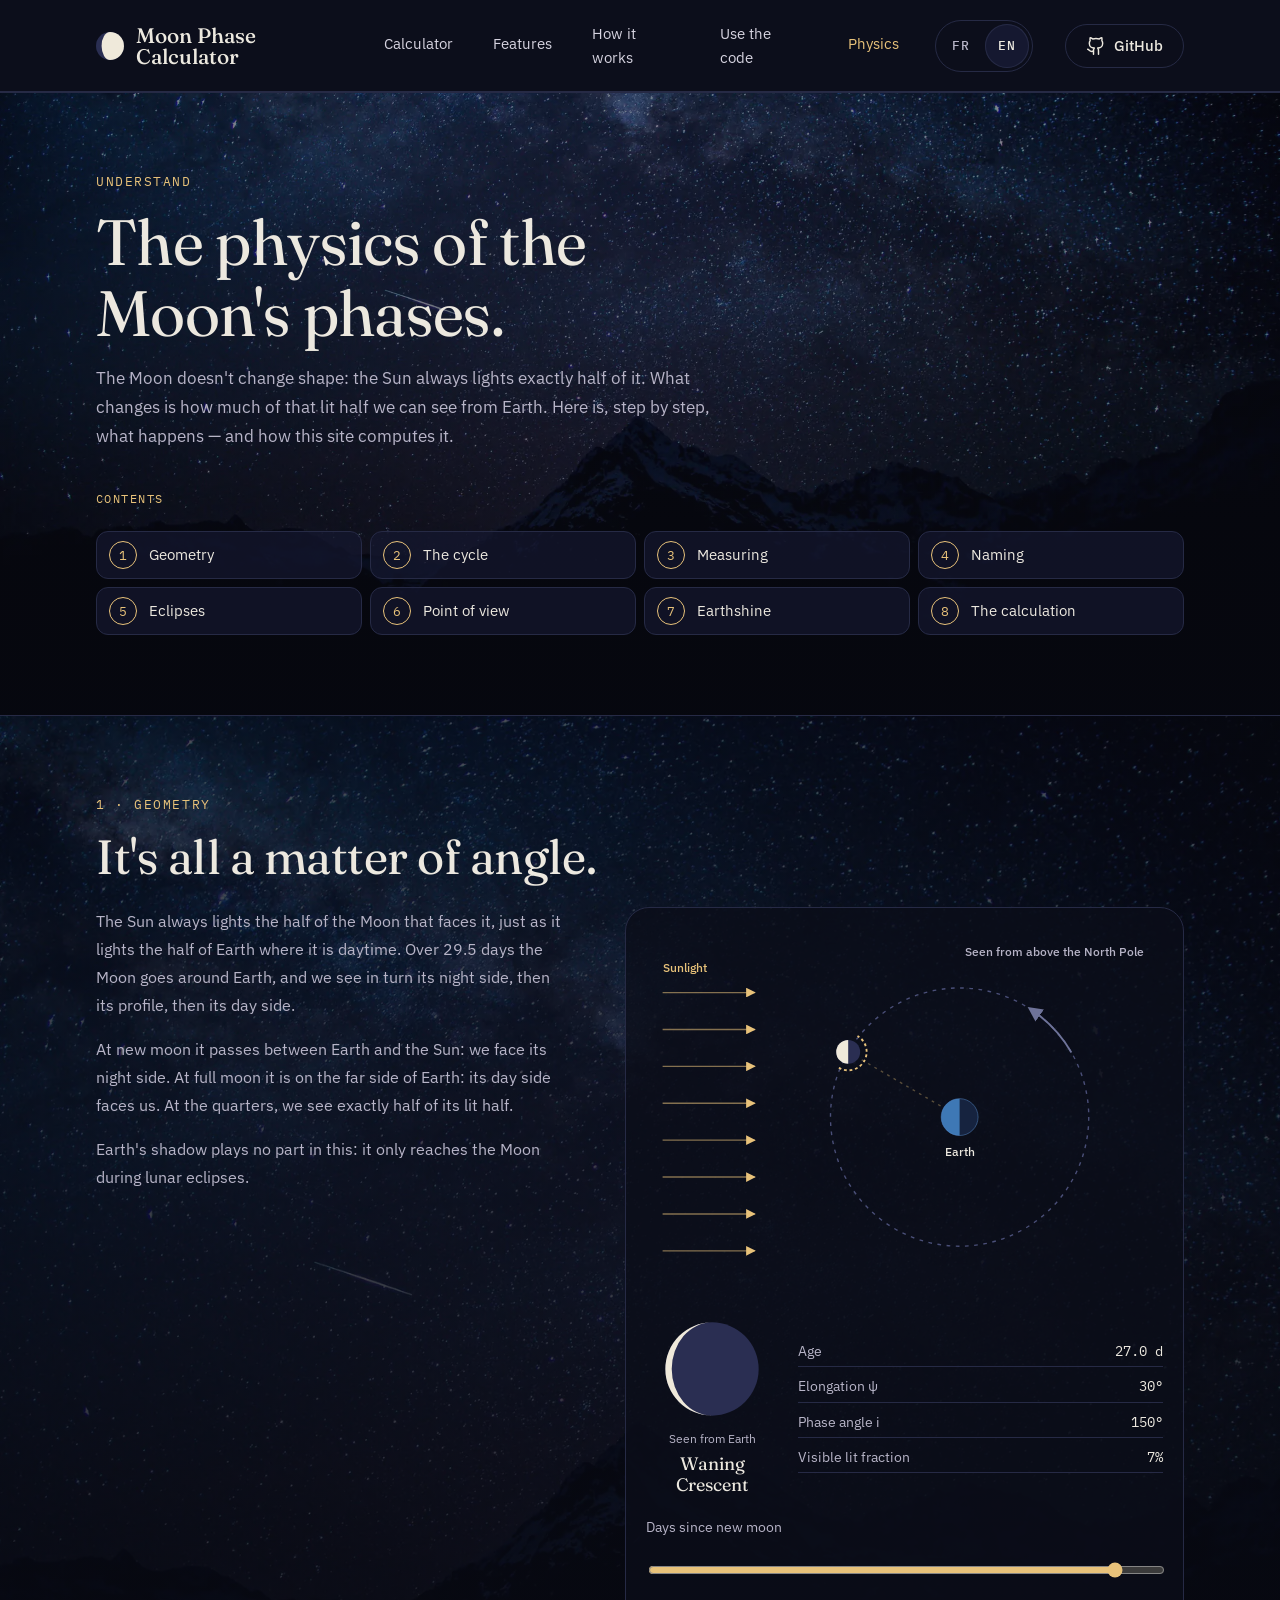
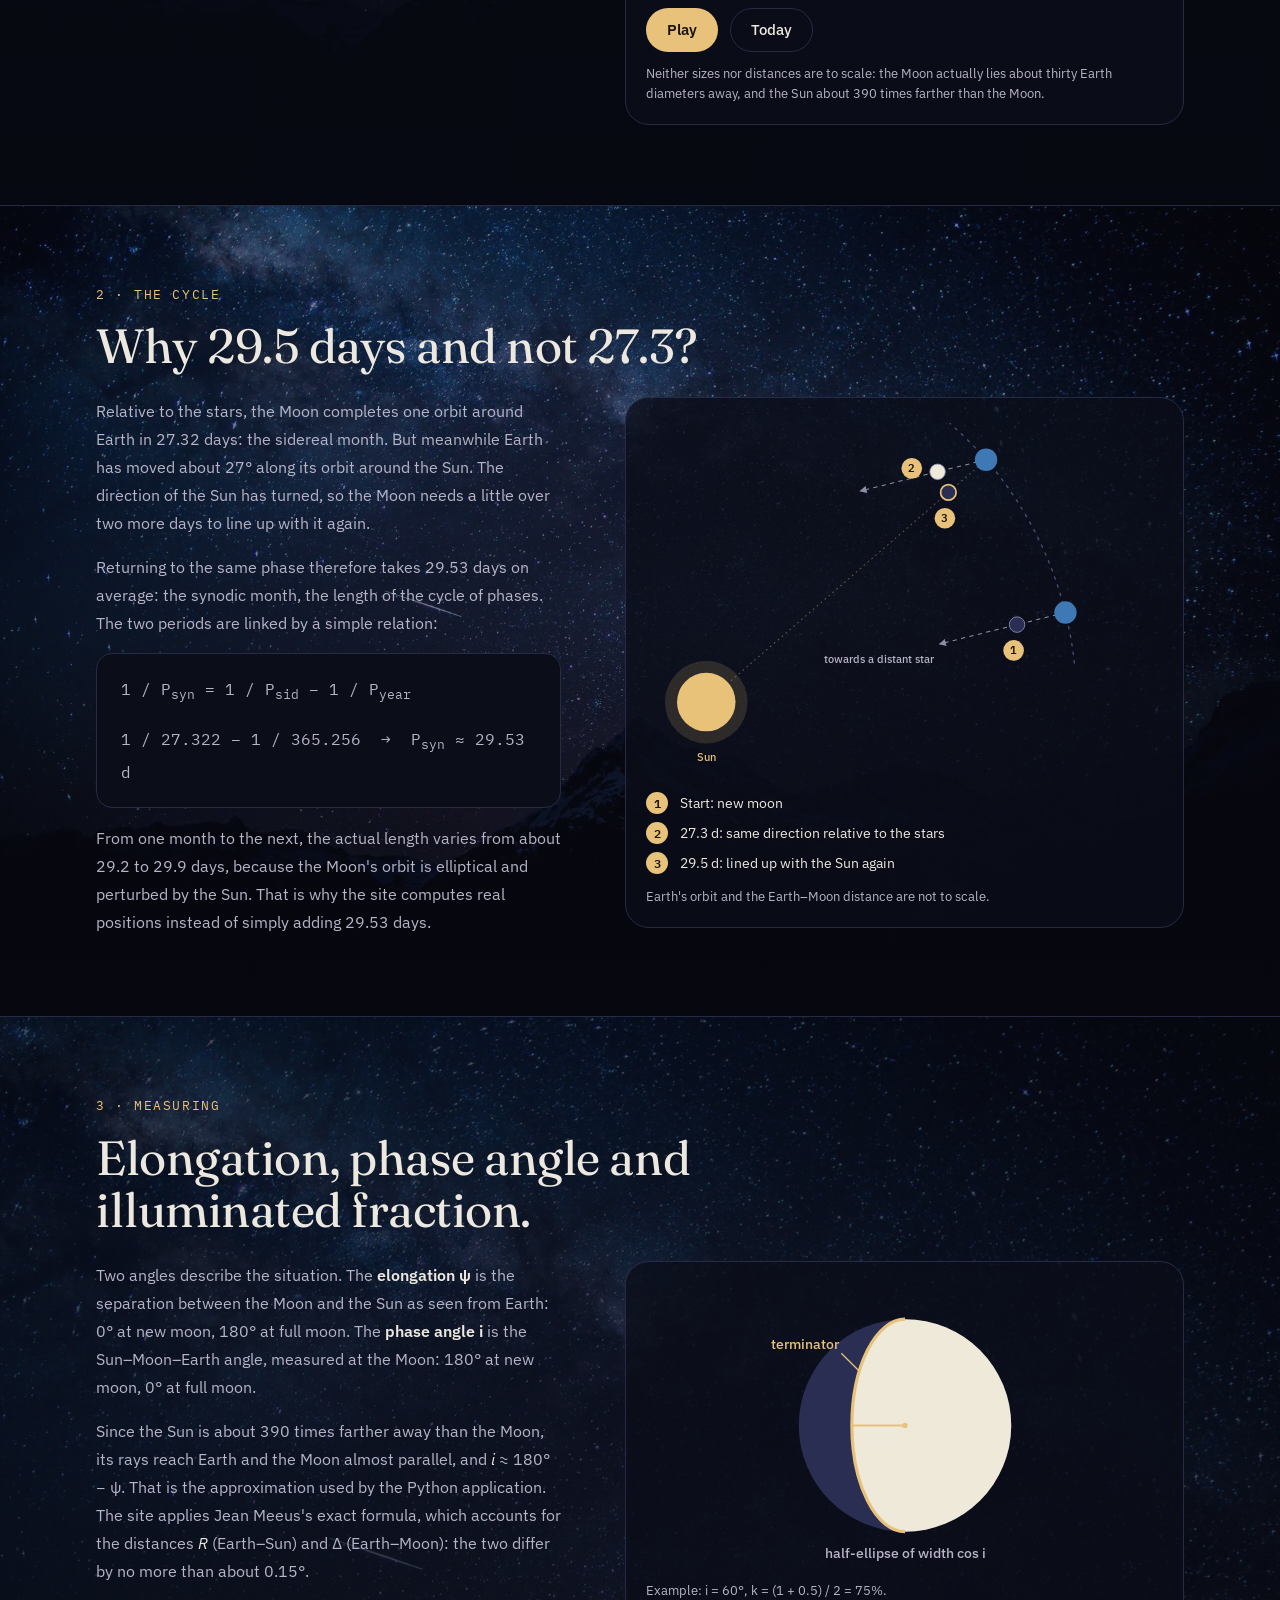
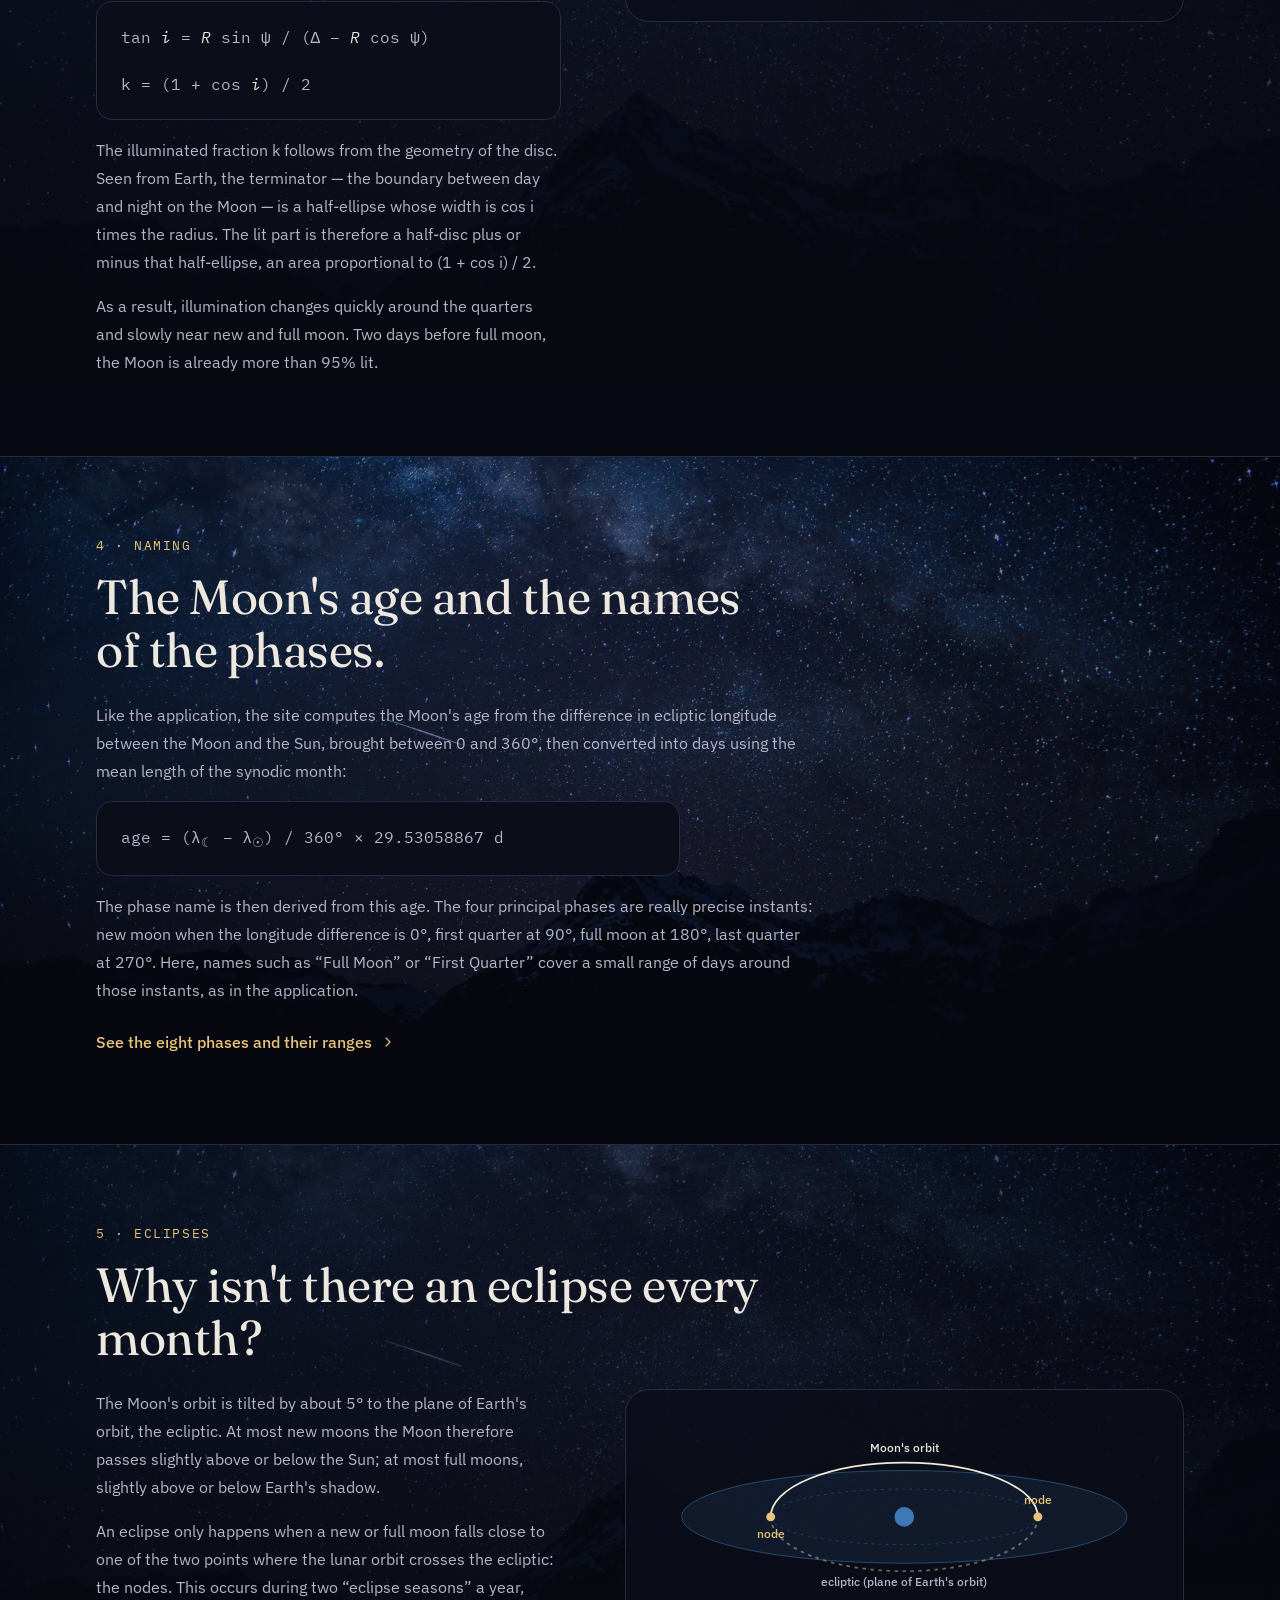
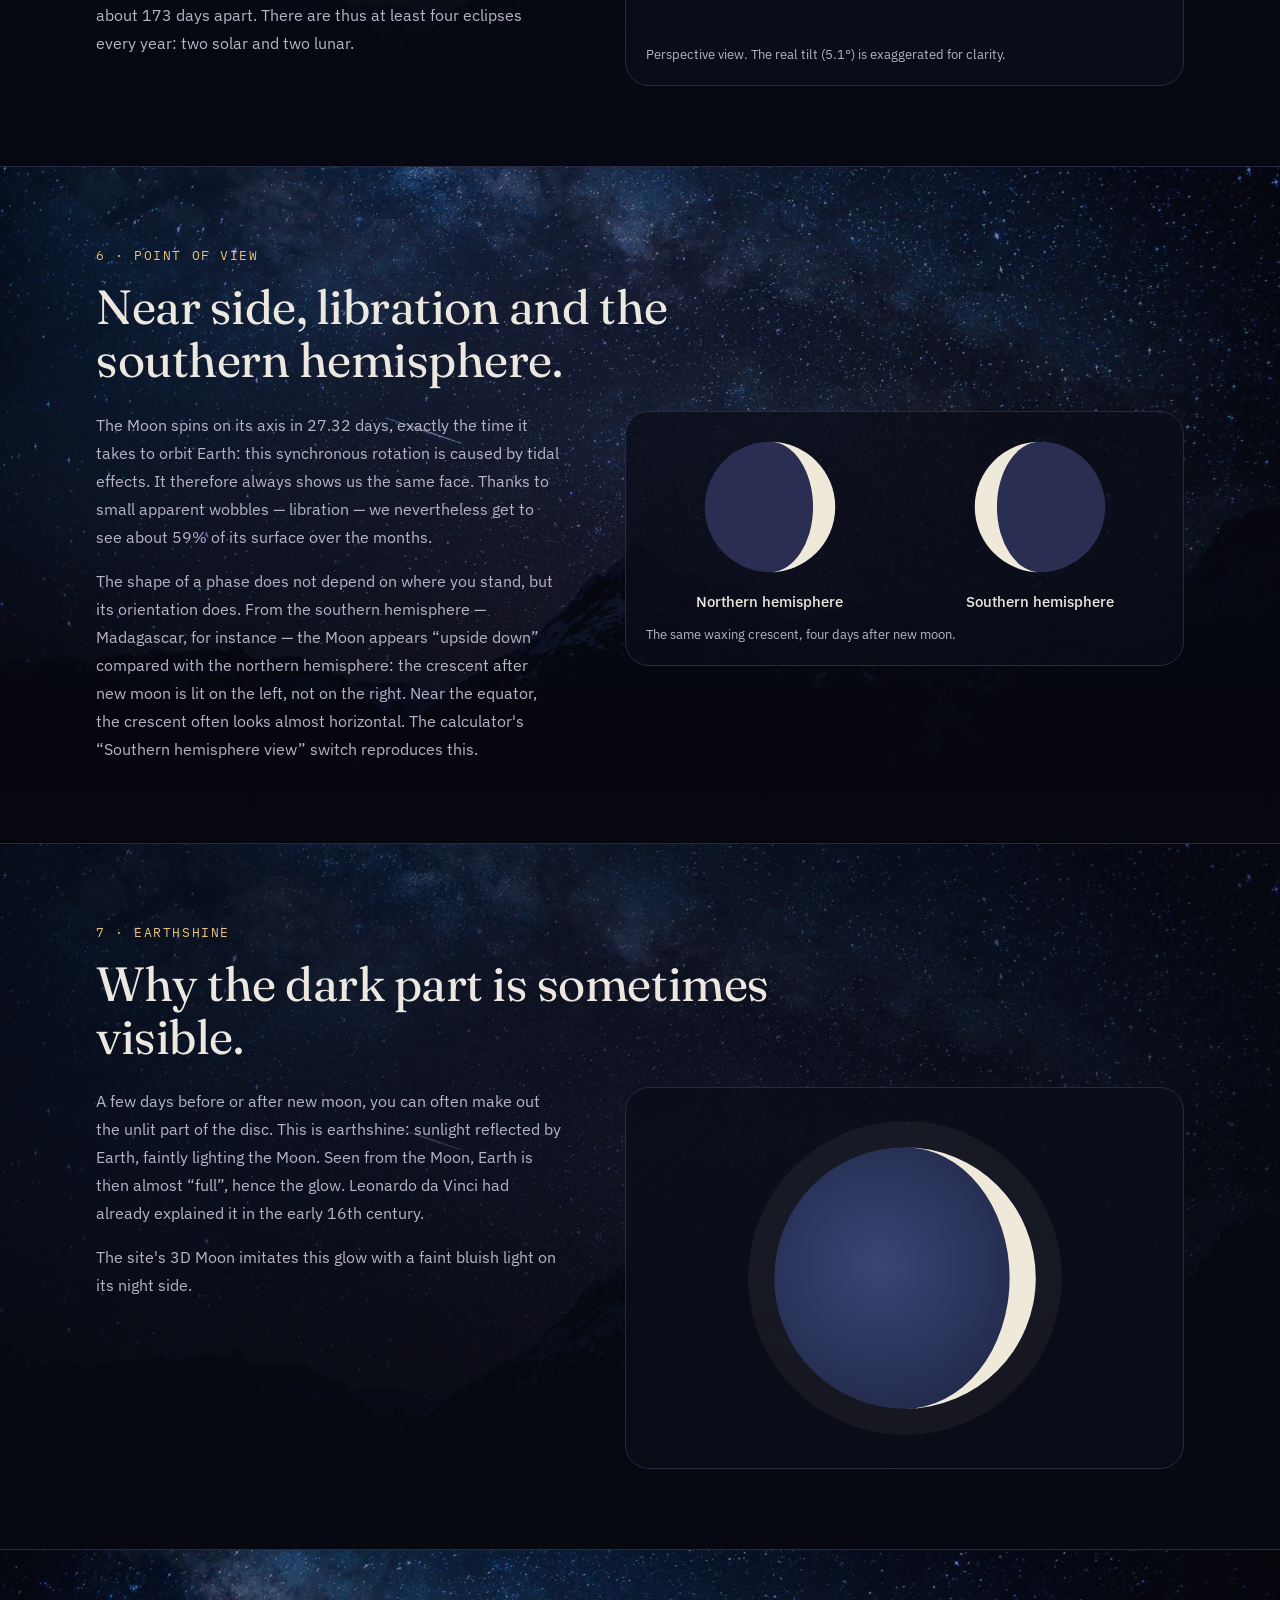
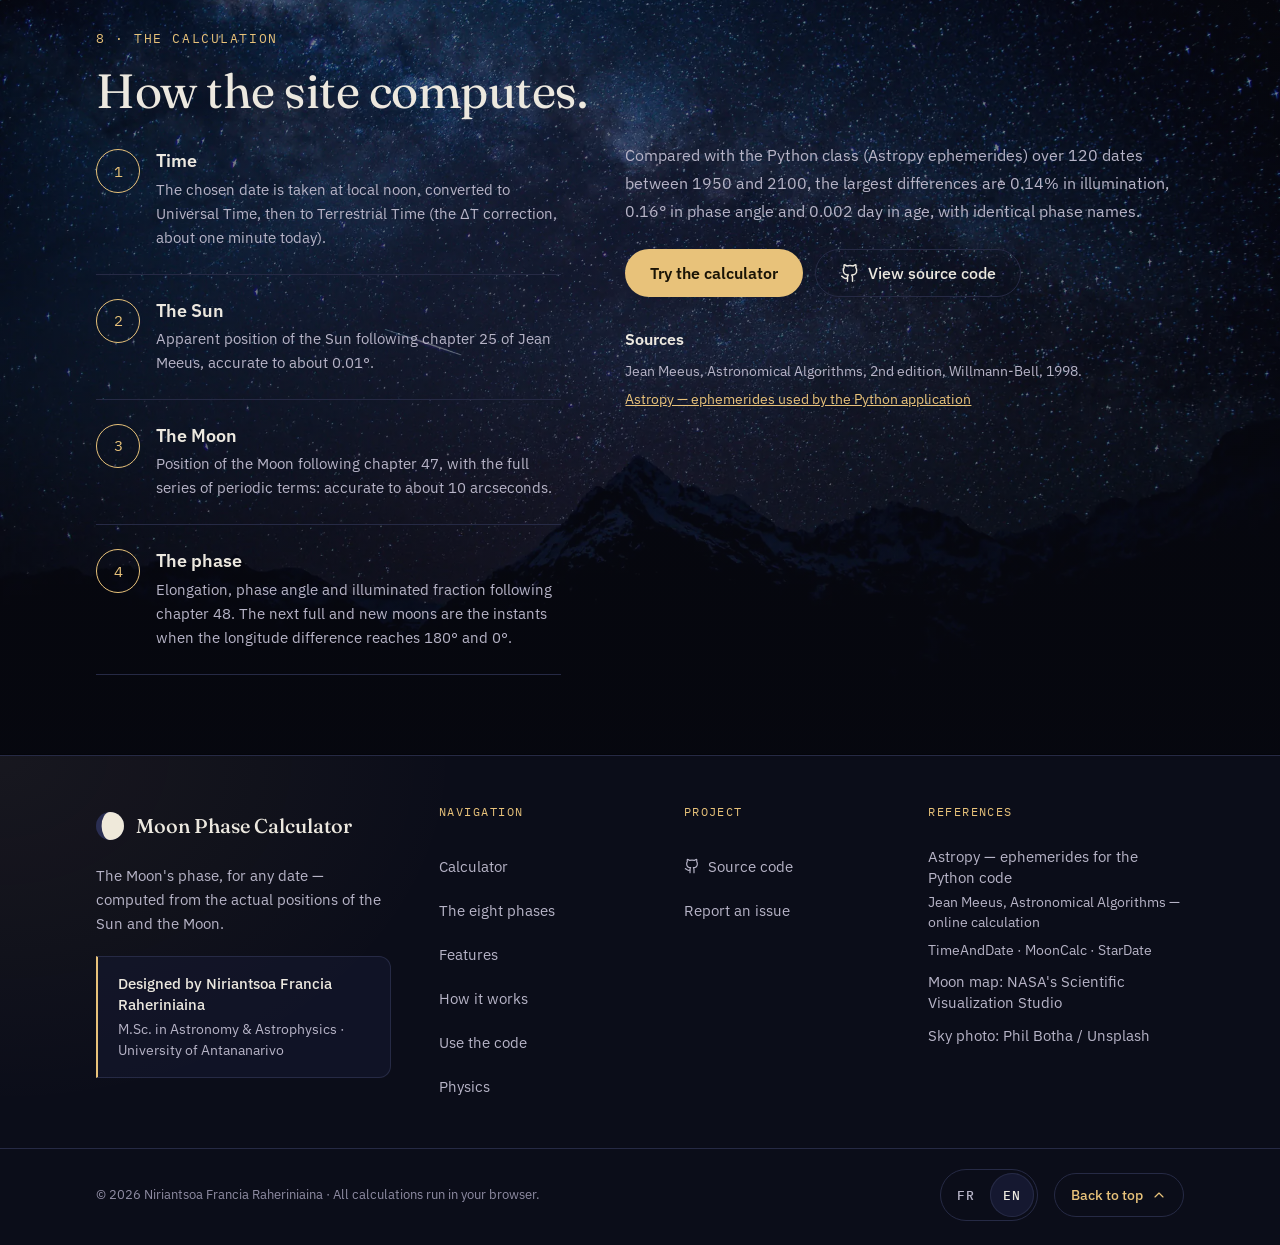
==== site/physique.html @ a5da2055 "Page « La physique des phases de la Lune » Nouvelle page physique.html (FR/EN), reliée depuis le men" ====
<!doctype html>
<html lang="fr" class="article">
<head>
  <meta charset="utf-8">
  <meta name="viewport" content="width=device-width, initial-scale=1">
  <title>La physique des phases de la Lune — Moon Phase Calculator</title>
  <meta name="description" content="Pourquoi la Lune change de forme : géométrie Soleil–Terre–Lune, mois synodique, angle de phase, fraction éclairée, éclipses, hémisphère sud et lumière cendrée.">
  <meta name="theme-color" content="#0D0F1C">
  <meta name="color-scheme" content="dark">
  <link rel="canonical" href="[URL DU SITE]/physique.html">

  <meta property="og:type" content="website">
  <meta property="og:site_name" content="Moon Phase Calculator">
  <meta property="og:title" content="La physique des phases de la Lune — Moon Phase Calculator">
  <meta property="og:description" content="Pourquoi la Lune change de forme : géométrie Soleil–Terre–Lune, mois synodique, angle de phase, fraction éclairée, éclipses, hémisphère sud et lumière cendrée.">
  <meta property="og:url" content="[URL DU SITE]/physique.html">
  <meta property="og:image" content="[URL DU SITE]/assets/og-image.jpg">
  <meta property="og:image:width" content="1200">
  <meta property="og:image:height" content="630">
  <meta property="og:image:alt" content="Moon Phase Calculator : la Lune et le titre du projet">
  <meta property="og:locale" content="fr_FR">
  <meta property="og:locale:alternate" content="en_US">
  <meta name="twitter:card" content="summary_large_image">
  <meta name="twitter:title" content="Moon Phase Calculator">
  <meta name="twitter:description" content="La phase de la Lune, pour n'importe quelle date.">
  <meta name="twitter:image" content="[URL DU SITE]/assets/og-image.jpg">

  <link rel="icon" href="assets/favicon.svg" type="image/svg+xml">
  <link rel="icon" href="assets/icon-192.png" type="image/png" sizes="192x192">
  <link rel="apple-touch-icon" href="assets/apple-touch-icon.png">
  <link rel="manifest" href="manifest.webmanifest">

  <link rel="preconnect" href="https://fonts.googleapis.com">
  <link rel="preconnect" href="https://fonts.gstatic.com" crossorigin>
  <link rel="stylesheet" href="https://fonts.googleapis.com/css2?family=Fraunces:opsz,wght@9..144,400&family=IBM+Plex+Mono:wght@400&family=IBM+Plex+Sans:wght@400;500;600&display=swap">
  <link rel="stylesheet" href="css/styles.css?v=2026-09-26m">
  <script type="module" src="js/physique.js"></script>
  <script>
    /* Une ancienne version du site installait un service worker qui servait du CSS/JS périmé.
       La page HTML arrive toujours à jour : on le retire ici, on vide ses caches et on recharge une fois. */
    if ("serviceWorker" in navigator) {
      navigator.serviceWorker.getRegistrations().then(function (regs) {
        if (!regs.length) return;
        Promise.all(regs.map(function (r) { return r.unregister(); }))
          .then(function () { return window.caches ? caches.keys().then(function (k) { return Promise.all(k.map(function (n) { return caches.delete(n); })); }) : 0; })
          .then(function () { location.reload(); });
      }).catch(function () {});
    }
  </script>

  <script type="application/ld+json">
  {
    "@context": "https://schema.org",
    "@type": "Article",
    "headline": "La physique des phases de la Lune",
    "inLanguage": ["fr", "en"],
    "author": { "@type": "Person", "name": "Niriantsoa Francia Raheriniaina" },
    "about": "Phases de la Lune"
  }
  </script>
</head>
<body>
  <svg class="sprite" aria-hidden="true" focusable="false">
    <symbol id="i-github" viewBox="0 0 24 24"><path d="M15 22v-4a4.8 4.8 0 0 0-1-3.5c3 0 6-2 6-5.5.08-1.25-.27-2.48-1-3.5.28-1.15.28-2.35 0-3.5 0 0-1 0-3 1.5-2.64-.5-5.36-.5-8 0C6 2 5 2 5 2c-.3 1.15-.3 2.35 0 3.5A5.4 5.4 0 0 0 4 9c0 3.5 3 5.5 6 5.5-.39.49-.68 1.05-.85 1.65-.17.6-.22 1.23-.15 1.85v4"/><path d="M9 18c-4.51 2-5-2-7-2"/></symbol>
    <symbol id="i-calendar" viewBox="0 0 24 24"><rect x="3" y="4" width="18" height="18" rx="2"/><path d="M16 2v4M8 2v4M3 10h18"/></symbol>
    <symbol id="i-chart" viewBox="0 0 24 24"><path d="M3 3v18h18"/><path d="m19 9-5 5-4-4-3 3"/></symbol>
    <symbol id="i-moon" viewBox="0 0 24 24"><path d="M12 3a6 6 0 0 0 9 9 9 9 0 1 1-9-9Z"/></symbol>
    <symbol id="i-monitor" viewBox="0 0 24 24"><rect x="2" y="3" width="20" height="14" rx="2"/><path d="M8 21h8M12 17v4"/></symbol>
    <symbol id="i-keyboard" viewBox="0 0 24 24"><rect x="2" y="4" width="20" height="16" rx="2"/><path d="M6 8h.01M10 8h.01M14 8h.01M18 8h.01M8 12h.01M12 12h.01M16 12h.01M7 16h10"/></symbol>
    <symbol id="i-terminal" viewBox="0 0 24 24"><path d="m4 17 6-6-6-6M12 19h8"/></symbol>
    <symbol id="i-external" viewBox="0 0 24 24"><path d="M7 17 17 7M8 7h9v9"/></symbol>
    <symbol id="i-up" viewBox="0 0 24 24"><path d="m18 15-6-6-6 6"/></symbol>
    <symbol id="i-left" viewBox="0 0 24 24"><path d="m15 18-6-6 6-6"/></symbol>
    <symbol id="i-right" viewBox="0 0 24 24"><path d="m9 18 6-6-6-6"/></symbol>
    <symbol id="i-rotate" viewBox="0 0 24 24"><path d="M21 12a9 9 0 1 1-9-9c2.52 0 4.93 1 6.74 2.74L21 8"/><path d="M21 3v5h-5"/></symbol>
    <symbol id="i-menu" viewBox="0 0 24 24"><path d="M4 6h16M4 12h16M4 18h16"/></symbol>
    <symbol id="i-close" viewBox="0 0 24 24"><path d="M18 6 6 18M6 6l12 12"/></symbol>
    <symbol id="i-copy" viewBox="0 0 24 24"><rect x="9" y="9" width="13" height="13" rx="2"/><path d="M5 15H4a2 2 0 0 1-2-2V4a2 2 0 0 1 2-2h9a2 2 0 0 1 2 2v1"/></symbol>
    <symbol id="i-link" viewBox="0 0 24 24"><path d="M10 13a5 5 0 0 0 7.54.54l3-3a5 5 0 0 0-7.07-7.07l-1.72 1.71"/><path d="M14 11a5 5 0 0 0-7.54-.54l-3 3a5 5 0 0 0 7.07 7.07l1.71-1.71"/></symbol>
    <symbol id="i-logo" viewBox="-1 -1 2 2"><circle r="1" fill="#2A2E52"/><path d="M0 -1A1 1 0 0 1 0 1A0.6 1 0 0 1 0 -1Z" fill="#EFE9DA"/></symbol>
  </svg>

  <a class="skip-link" href="#main" data-i18n="skip">Aller au contenu</a>

  <header class="site-header">
    <div class="container header-inner">
      <a class="logo" href="index.html" data-i18n-aria-label="logo.label" aria-label="Moon Phase Calculator, retour en haut">
        <svg class="logo-moon" aria-hidden="true"><use href="#i-logo"/></svg>
        <span>Moon Phase<span class="logo-long"> Calculator</span></span>
      </a>

      <button class="menu-toggle" type="button" aria-expanded="false" aria-controls="menu" data-i18n-aria-label="nav.openMenu" aria-label="Ouvrir le menu">
        <svg class="icon" aria-hidden="true"><use href="#i-menu"/></svg>
      </button>

      <div class="menu" id="menu">
        <nav data-i18n-aria-label="nav.label" aria-label="Navigation principale">
          <ul class="nav-list">
            <li><a href="index.html#calculateur" data-i18n="nav.calculator">Calculateur</a></li>
            <li><a href="index.html#fonctionnalites" data-i18n="nav.features">Fonctionnalités</a></li>
            <li><a href="index.html#comment" data-i18n="nav.how">Comment ça marche</a></li>
            <li><a href="index.html#code" data-i18n="nav.install">Utiliser le code</a></li>
            <li><a href="physique.html" aria-current="page" data-i18n="nav.physics">Physique</a></li>
          </ul>
        </nav>
        <div class="lang-switch" role="group" data-i18n-aria-label="lang.label" aria-label="Langue">
          <button type="button" data-lang="fr" aria-pressed="true" lang="fr"><abbr title="Français">FR</abbr></button>
          <button type="button" data-lang="en" aria-pressed="false" lang="en"><abbr title="English">EN</abbr></button>
        </div>
        <a class="btn btn-outline btn-sm" href="https://github.com/niriantsoa1304/Moon_Phase_Calculator_Francia">
          <svg class="icon" aria-hidden="true"><use href="#i-github"/></svg>GitHub
        </a>
      </div>
    </div>
  </header>


  <main id="main">
    <section class="section page-intro" aria-labelledby="intro-title">
      <div class="container">
        <p class="eyebrow" data-i18n="phy.intro.eyebrow">Comprendre</p>
        <h1 id="intro-title" data-i18n="phy.intro.title">La physique des phases de la Lune.</h1>
        <p class="lede intro-lede" data-i18n="phy.intro.lede">La Lune ne change pas de forme : elle est toujours à moitié éclairée par le Soleil. Ce qui change, c'est la part de cette moitié éclairée que nous voyons depuis la Terre. Voici, étape par étape, ce qui se passe, et comment le site le calcule.</p>
        <nav class="toc" aria-labelledby="toc-title">
          <h2 class="toc-title" id="toc-title" data-i18n="phy.toc.label">Sommaire</h2>
          <ol role="list">
          <li><a href="#geometrie"><span class="toc-num">1</span><span data-i18n="phy.toc.1">Géométrie</span></a></li>
          <li><a href="#cycle"><span class="toc-num">2</span><span data-i18n="phy.toc.2">Le cycle</span></a></li>
          <li><a href="#mesurer"><span class="toc-num">3</span><span data-i18n="phy.toc.3">Mesurer</span></a></li>
          <li><a href="#nommer"><span class="toc-num">4</span><span data-i18n="phy.toc.4">Nommer</span></a></li>
          <li><a href="#eclipses"><span class="toc-num">5</span><span data-i18n="phy.toc.5">Éclipses</span></a></li>
          <li><a href="#point-de-vue"><span class="toc-num">6</span><span data-i18n="phy.toc.6">Point de vue</span></a></li>
          <li><a href="#lumiere-cendree"><span class="toc-num">7</span><span data-i18n="phy.toc.7">Lumière cendrée</span></a></li>
          <li><a href="#calcul"><span class="toc-num">8</span><span data-i18n="phy.toc.8">Le calcul</span></a></li>
          </ol>
        </nav>
      </div>
    </section>

    <section class="section section-alt" id="geometrie" aria-labelledby="geometrie-title">
      <div class="container">
        <p class="eyebrow" data-i18n="phy.s1.eyebrow">1 · Géométrie</p>
        <h2 id="geometrie-title" data-i18n="phy.s1.title">Tout est une question d'angle.</h2>
        <div class="article-grid">
          <div class="prose">
            <p data-i18n="phy.s1.p1">Le Soleil éclaire toujours la moitié de la Lune tournée vers lui, exactement comme il éclaire la moitié de la Terre où il fait jour. En 29,5 jours, la Lune fait le tour de la Terre, et nous voyons successivement sa face nocturne, puis son profil, puis sa face éclairée.</p>
            <p data-i18n="phy.s1.p2">À la nouvelle lune, elle passe entre la Terre et le Soleil : nous voyons son côté nuit. À la pleine lune, elle est de l'autre côté de la Terre : son côté jour est tourné vers nous. Aux quartiers, nous voyons exactement la moitié de sa moitié éclairée.</p>
            <p data-i18n="phy.s1.p3">L'ombre de la Terre n'y est pour rien : elle n'atteint la Lune que lors des éclipses de Lune.</p>
          </div>
          <figure class="figure-card demo" aria-labelledby="demo-label">
            <p class="visually-hidden" id="demo-label" data-i18n="phy.demo.label">Schéma interactif des phases</p>
            <svg class="orbit" viewBox="0 0 560 400" role="img" aria-labelledby="orbit-title">
              <title id="orbit-title" data-i18n="phy.demo.top">Vue de dessus, au-dessus du pôle Nord</title>
              <defs>
                <marker id="ray-head" viewBox="0 0 10 10" refX="9" refY="5" markerWidth="7" markerHeight="7" orient="auto"><path d="M0 0 10 5 0 10z" fill="#E8C27A"/></marker>
                <marker id="orbit-head" viewBox="0 0 10 10" refX="5" refY="5" markerWidth="8" markerHeight="8" orient="auto"><path d="M0 0 10 5 0 10z" fill="#6E7399"/></marker>
              </defs>
              <g class="rays" marker-end="url(#ray-head)"><line x1="18" y1="70" x2="118" y2="70"/><line x1="18" y1="110" x2="118" y2="110"/><line x1="18" y1="150" x2="118" y2="150"/><line x1="18" y1="190" x2="118" y2="190"/><line x1="18" y1="230" x2="118" y2="230"/><line x1="18" y1="270" x2="118" y2="270"/><line x1="18" y1="310" x2="118" y2="310"/><line x1="18" y1="350" x2="118" y2="350"/></g>
              <text class="svg-label svg-gold" x="18" y="48" data-i18n="phy.demo.sun">Lumière du Soleil</text>
              <text class="svg-label svg-muted" x="540" y="30" text-anchor="end" data-i18n="phy.demo.top">Vue de dessus, au-dessus du pôle Nord</text>
              <circle class="orbit-path" cx="340" cy="205" r="140"/>
              <path class="orbit-dir" d="M461.2 135.0 A140 140 0 0 0 420.3 90.3" marker-end="url(#orbit-head)"/>
              <line id="sight" class="sight" x1="340" y1="205" x2="200" y2="205"/>
              <g transform="translate(340 205)">
                <circle r="20" fill="#16233F"/>
                <path d="M0 -20A20 20 0 0 0 0 20Z" fill="#3E78B5"/>
                <circle r="20" fill="none" stroke="#5A8FD0" stroke-opacity=".5"/>
              </g>
              <text class="svg-label" x="340" y="247" text-anchor="middle" data-i18n="phy.demo.earth">Terre</text>
              <g id="orbit-moon" transform="translate(200 205)">
                <circle r="13" fill="#2A2E52"/>
                <path d="M0 -13A13 13 0 0 0 0 13Z" fill="#EFE9DA"/>
                <path id="visible-arc" class="visible-arc" d="M0 -20A20 20 0 0 0 0 20"/>
              </g>
            </svg>
            <div class="demo-panel js-only">
              <div class="demo-view">
                <svg viewBox="-1.2 -1.2 2.4 2.4" role="img" aria-labelledby="view-title">
                  <title id="view-title" data-i18n="phy.demo.view">Vue depuis la Terre</title>
                  <circle r="1" fill="#2A2E52"/><path id="view-lit" d="" fill="#EFE9DA"/>
                </svg>
                <p class="demo-view-label" data-i18n="phy.demo.view">Vue depuis la Terre</p>
                <p class="demo-phase" id="demo-phase">&nbsp;</p>
              </div>
              <dl class="demo-values" aria-live="polite">
                <div><dt data-i18n="phy.demo.age">Âge</dt><dd id="demo-age">—</dd></div>
                <div><dt data-i18n="phy.demo.elong">Élongation ψ</dt><dd id="demo-elong">—</dd></div>
                <div><dt data-i18n="phy.demo.angle">Angle de phase i</dt><dd id="demo-angle">—</dd></div>
                <div><dt data-i18n="phy.demo.ill">Partie éclairée visible</dt><dd id="demo-ill">—</dd></div>
              </dl>
            </div>
            <div class="demo-controls js-only">
              <label for="demo-slider" data-i18n="phy.demo.slider">Jours depuis la nouvelle lune</label>
              <input type="range" id="demo-slider" min="0" max="29.53" step="0.01" value="0">
              <div class="demo-buttons">
                <button class="btn btn-gold btn-sm" type="button" id="demo-play"><span data-i18n="phy.demo.play">Lancer</span></button>
                <button class="btn btn-outline btn-sm" type="button" id="demo-today" data-i18n="phy.demo.today">Aujourd'hui</button>
              </div>
            </div>
            <noscript><p class="demo-note" data-i18n="phy.demo.noscript">Le schéma interactif nécessite JavaScript.</p></noscript>
            <figcaption class="demo-note" data-i18n="phy.demo.note">Ni les tailles ni les distances ne sont à l'échelle : la Lune est en réalité à une trentaine de diamètres terrestres, et le Soleil environ 390 fois plus loin qu'elle.</figcaption>
          </figure>
        </div>
      </div>
    </section>
    <section class="section" id="cycle" aria-labelledby="cycle-title">
      <div class="container">
        <p class="eyebrow" data-i18n="phy.s2.eyebrow">2 · Le cycle</p>
        <h2 id="cycle-title" data-i18n="phy.s2.title">Pourquoi 29,5 jours et pas 27,3 ?</h2>
        <div class="article-grid">
          <div class="prose">
            <p data-i18n="phy.s2.p1">La Lune fait un tour complet autour de la Terre, par rapport aux étoiles, en 27,32 jours : c'est le mois sidéral. Mais pendant ce temps, la Terre a avancé d'environ 27° sur son orbite autour du Soleil. La direction du Soleil a donc tourné, et la Lune doit encore voyager un peu plus de deux jours pour se retrouver alignée avec lui.</p>
            <p data-i18n="phy.s2.p2">Le retour à la même phase prend donc 29,53 jours en moyenne : c'est le mois synodique, la durée du cycle des phases. Les deux durées sont liées par une relation simple :</p>
            <div class="formula">
              <p data-i18n-html="phy.s2.f1Html">1 / P<sub>syn</sub> = 1 / P<sub>sid</sub> − 1 / P<sub>année</sub></p>
              <p class="formula-sub" data-i18n-html="phy.s2.f2Html">1 / 27,322 − 1 / 365,256 &nbsp;→&nbsp; P<sub>syn</sub> ≈ 29,53 j</p>
            </div>
            <p data-i18n="phy.s2.p3">D'un mois à l'autre, la durée réelle varie d'environ 29,2 à 29,9 jours, parce que l'orbite de la Lune est elliptique et perturbée par le Soleil. C'est pourquoi le site calcule les positions réelles au lieu d'ajouter 29,53 jours.</p>
          </div>
          <figure class="figure-card">
            <svg viewBox="0 0 600 420" role="img" aria-labelledby="syn-title">
              <title id="syn-title" data-i18n="phy.s2.fig.caption">L'orbite de la Terre et la distance Terre–Lune ne sont pas à l'échelle.</title>
              <defs><marker id="star-head" viewBox="0 0 10 10" refX="9" refY="5" markerWidth="7" markerHeight="7" orient="auto"><path d="M0 0 10 5 0 10z" fill="#8F8CA3"/></marker></defs>
              <circle cx="70" cy="330" r="34" fill="#E8C27A"/><circle cx="70" cy="330" r="48" fill="#E8C27A" opacity=".15"/>
              <text class="svg-label svg-gold" x="70" y="398" text-anchor="middle" data-i18n="phy.s2.fig.sun">Soleil</text>
              <path class="orbit-path" d="M497.6 285.1 A430 430 0 0 0 352.7 6.0"/>
              <g class="star-dir" marker-end="url(#star-head)">
                <line x1="487.2" y1="226.0" x2="340.9" y2="262.5"/>
                <line x1="395.0" y1="48.5" x2="248.7" y2="84.9"/>
              </g>
              <text class="svg-label svg-muted" x="334.9" y="284.5" text-anchor="end" data-i18n="phy.s2.fig.stars">vers une étoile lointaine</text>
              <line class="sun-line" x1="395.0" y1="48.5" x2="70.0" y2="330.0"/>
              <circle cx="487.2" cy="226.0" r="13" fill="#3E78B5"/>
              <circle cx="395.0" cy="48.5" r="13" fill="#3E78B5"/>
              <circle class="" cx="431.0" cy="240.0" r="9" fill="#2A2E52" stroke="#8A8FB8" stroke-width="1"/>
              <circle class="" cx="338.7" cy="62.5" r="9" fill="#EFE9DA" stroke="#8A8FB8" stroke-width="1"/>
              <circle class="moon-new" cx="351.2" cy="86.4" r="9" fill="#2A2E52" stroke="#8A8FB8" stroke-width="1"/>
              <g class="fig-badge" transform="translate(427.0 270.0)"><circle r="12"/><text y="4.5" text-anchor="middle">1</text></g>
              <g class="fig-badge" transform="translate(308.7 58.5)"><circle r="12"/><text y="4.5" text-anchor="middle">2</text></g>
              <g class="fig-badge" transform="translate(347.2 116.4)"><circle r="12"/><text y="4.5" text-anchor="middle">3</text></g>
            </svg>
            <ol class="fig-legend" role="list">
              <li><span class="fig-num">1</span><span data-i18n="phy.s2.fig.start">Départ : nouvelle lune</span></li>
              <li><span class="fig-num">2</span><span data-i18n="phy.s2.fig.sid">27,3 j : même direction par rapport aux étoiles</span></li>
              <li><span class="fig-num">3</span><span data-i18n="phy.s2.fig.syn">29,5 j : de nouveau alignée avec le Soleil</span></li>
            </ol>
            <figcaption data-i18n="phy.s2.fig.caption">L'orbite de la Terre et la distance Terre–Lune ne sont pas à l'échelle.</figcaption>
          </figure>
        </div>
      </div>
    </section>
    <section class="section section-alt" id="mesurer" aria-labelledby="mesurer-title">
      <div class="container">
        <p class="eyebrow" data-i18n="phy.s3.eyebrow">3 · Mesurer</p>
        <h2 id="mesurer-title" data-i18n="phy.s3.title">Élongation, angle de phase et fraction éclairée.</h2>
        <div class="article-grid">
          <div class="prose">
            <p data-i18n-html="phy.s3.p1Html">Deux angles décrivent la situation. L'<strong>élongation ψ</strong> est l'écart entre la Lune et le Soleil vu depuis la Terre : 0° à la nouvelle lune, 180° à la pleine lune. L'<strong>angle de phase i</strong> est l'angle Soleil–Lune–Terre, mesuré depuis la Lune : 180° à la nouvelle lune, 0° à la pleine lune.</p>
            <p data-i18n-html="phy.s3.p2Html">Comme le Soleil est environ 390 fois plus loin que la Lune, ses rayons arrivent presque parallèles sur la Terre et sur la Lune, et <em>i</em> ≈ 180° − ψ. C'est l'approximation utilisée par l'application Python. Le site applique la formule exacte de Jean Meeus, qui tient compte des distances <em>R</em> (Terre–Soleil) et Δ (Terre–Lune) : l'écart entre les deux ne dépasse pas 0,15° environ.</p>
            <div class="formula">
              <p>tan <em>i</em> = <em>R</em> sin ψ / (Δ − <em>R</em> cos ψ)</p>
              <p>k = (1 + cos <em>i</em>) / 2</p>
            </div>
            <p data-i18n="phy.s3.p3">La fraction éclairée k découle de la géométrie du disque. Vu depuis la Terre, le terminateur, la limite entre le jour et la nuit sur la Lune, est une demi-ellipse dont la largeur vaut cos i fois le rayon. La partie éclairée est donc un demi-disque plus ou moins cette demi-ellipse, soit une aire proportionnelle à (1 + cos i) / 2.</p>
            <p data-i18n="phy.s3.p4">Conséquence : l'illumination change vite autour des quartiers et lentement près de la nouvelle et de la pleine lune. Deux jours avant la pleine lune, la Lune est déjà éclairée à plus de 95 %.</p>
          </div>
          <figure class="figure-card figure-narrow">
            <svg viewBox="-1.6 -1.35 3.2 2.7" role="img" aria-labelledby="term-title">
              <title id="term-title" data-i18n="phy.s3.fig.caption">Exemple : i = 60°, k = (1 + 0,5) / 2 = 75 %.</title>
              <circle r="1" fill="#2A2E52"/>
              <path d="M0 -1A1 1 0 0 1 0 1A0.5 1 0 0 1 0 -1Z" fill="#EFE9DA"/>
              <path class="term-line" d="M0 1A0.5 1 0 0 1 0 -1"/>
              <line class="term-measure" x1="0" y1="0" x2="-0.5" y2="0"/>
              <circle r="0.025" fill="#E8C27A"/>
              <text class="svg-small svg-gold" x="-0.62" y="-0.72" text-anchor="end" data-i18n="phy.s3.fig.term">terminateur</text>
              <line class="term-leader" x1="-0.6" y1="-0.68" x2="-0.42" y2="-0.5"/>
              <text class="svg-small" x="-0.25" y="0.18" text-anchor="middle">cos i</text>
              <text class="svg-small svg-muted" x="0" y="1.25" text-anchor="middle" data-i18n="phy.s3.fig.half">demi-ellipse de largeur cos i</text>
            </svg>
            <figcaption data-i18n="phy.s3.fig.caption">Exemple : i = 60°, k = (1 + 0,5) / 2 = 75 %.</figcaption>
          </figure>
        </div>
      </div>
    </section>
    <section class="section" id="nommer" aria-labelledby="nommer-title">
      <div class="container">
        <p class="eyebrow" data-i18n="phy.s4.eyebrow">4 · Nommer</p>
        <h2 id="nommer-title" data-i18n="phy.s4.title">L'âge de la Lune et le nom des phases.</h2>
        <div class="prose prose-wide">
          <p data-i18n="phy.s4.p1">Le site, comme l'application, calcule l'âge de la Lune à partir de l'écart de longitude écliptique entre la Lune et le Soleil, ramené entre 0 et 360°, puis converti en jours avec la durée moyenne du mois synodique :</p>
          <div class="formula"><p data-i18n-html="phy.s4.fHtml">âge = (λ<sub>☾</sub> − λ<sub>☉</sub>) / 360° × 29,53058867 j</p></div>
          <p data-i18n="phy.s4.p2">Le nom de la phase est ensuite déduit de cet âge. Les quatre phases principales sont en réalité des instants précis : la nouvelle lune quand l'écart de longitude vaut 0°, le premier quartier à 90°, la pleine lune à 180°, le dernier quartier à 270°. Les noms « Pleine Lune » ou « Premier quartier » couvrent ici une petite plage de jours autour de ces instants, comme dans l'application.</p>
          <p><a class="text-link" href="index.html#phases"><span data-i18n="phy.s4.link">Voir les huit phases et leurs plages</span> <svg class="icon" aria-hidden="true"><use href="#i-right"/></svg></a></p>
        </div>
      </div>
    </section>
    <section class="section section-alt" id="eclipses" aria-labelledby="eclipses-title">
      <div class="container">
        <p class="eyebrow" data-i18n="phy.s5.eyebrow">5 · Éclipses</p>
        <h2 id="eclipses-title" data-i18n="phy.s5.title">Pourquoi n'y a-t-il pas d'éclipse chaque mois ?</h2>
        <div class="article-grid">
          <div class="prose">
            <p data-i18n="phy.s5.p1">L'orbite de la Lune est inclinée d'environ 5° sur le plan de l'orbite terrestre, l'écliptique. À la plupart des nouvelles lunes, la Lune passe donc un peu au-dessus ou au-dessous du Soleil ; à la plupart des pleines lunes, un peu au-dessus ou au-dessous de l'ombre de la Terre.</p>
            <p data-i18n="phy.s5.p2">Une éclipse n'a lieu que si la nouvelle ou la pleine lune tombe près d'un des deux points où l'orbite lunaire traverse l'écliptique : les nœuds. Cela se produit pendant deux « saisons d'éclipses » par an, espacées d'environ 173 jours. Il y a ainsi au moins quatre éclipses par an : deux de Soleil et deux de Lune.</p>
          </div>
          <figure class="figure-card">
            <svg viewBox="0 0 580 250" role="img" aria-labelledby="ecl-title">
              <title id="ecl-title" data-i18n="phy.s5.fig.caption">Vue en perspective. L'inclinaison réelle (5,1°) est exagérée pour la lisibilité.</title>
              <ellipse class="ecl-plane" cx="290" cy="120" rx="250" ry="52.0"/>
              <ellipse class="ecl-ref" cx="290" cy="120" rx="150" ry="31.2"/>
              <path class="moon-orbit-back" d="M140 120 A150 61.0 0 0 0 440 120"/>
              <path class="moon-orbit-front" d="M140 120 A150 61.0 0 0 1 440 120"/>
              <circle cx="290" cy="120" r="11" fill="#3E78B5"/>
              <circle class="node" cx="140" cy="120" r="5"/><circle class="node" cx="440" cy="120" r="5"/>
              <text class="svg-label svg-gold" x="140" y="144" text-anchor="middle" data-i18n="phy.s5.fig.node">nœud</text>
              <text class="svg-label svg-gold" x="440" y="106" text-anchor="middle" data-i18n="phy.s5.fig.node">nœud</text>
              <text class="svg-label" x="290" y="47.0" text-anchor="middle" data-i18n="phy.s5.fig.orbit">orbite de la Lune</text>
              <text class="svg-label svg-muted" x="290" y="198.0" text-anchor="middle" data-i18n="phy.s5.fig.ecl">écliptique (plan de l'orbite terrestre)</text>
            </svg>
            <figcaption data-i18n="phy.s5.fig.caption">Vue en perspective. L'inclinaison réelle (5,1°) est exagérée pour la lisibilité.</figcaption>
          </figure>
        </div>
      </div>
    </section>
    <section class="section" id="point-de-vue" aria-labelledby="point-de-vue-title">
      <div class="container">
        <p class="eyebrow" data-i18n="phy.s6.eyebrow">6 · Point de vue</p>
        <h2 id="point-de-vue-title" data-i18n="phy.s6.title">Face visible, libration et hémisphère sud.</h2>
        <div class="article-grid">
          <div class="prose">
            <p data-i18n="phy.s6.p1">La Lune tourne sur elle-même en 27,32 jours, exactement le temps d'un tour autour de la Terre : c'est la rotation synchrone, due aux effets de marée. Elle nous montre donc toujours la même face. Grâce à de petits balancements apparents, la libration, on en voit toutefois environ 59 % au fil des mois.</p>
            <p data-i18n="phy.s6.p2">La forme d'une phase ne dépend pas du lieu d'observation, mais son orientation, si. Depuis l'hémisphère sud, à Madagascar par exemple, on voit la Lune « la tête en bas » par rapport à l'hémisphère nord : le croissant qui suit la nouvelle lune est éclairé à gauche, et non à droite. Près de l'équateur, le croissant paraît souvent presque couché. C'est ce que reproduit l'interrupteur « Vue depuis l'hémisphère sud » du calculateur.</p>
          </div>
          <figure class="figure-card">
            <div class="mini-figures">
              <figure class="mini-figure">
                <svg viewBox="-1.15 -1.15 2.3 2.3" aria-hidden="true"><circle r="1" fill="#2A2E52"/><path d="M0 -1A1 1 0 0 1 0 1A0.66 1 0 0 0 0 -1Z" fill="#EFE9DA"/></svg>
                <figcaption data-i18n="phy.s6.fig.north">Hémisphère nord</figcaption>
              </figure>
              <figure class="mini-figure">
                <svg viewBox="-1.15 -1.15 2.3 2.3" aria-hidden="true"><circle r="1" fill="#2A2E52"/><path d="M0 -1A1 1 0 0 0 0 1A0.66 1 0 0 1 0 -1Z" fill="#EFE9DA"/></svg>
                <figcaption data-i18n="phy.s6.fig.south">Hémisphère sud</figcaption>
              </figure>
            </div>
            <figcaption data-i18n="phy.s6.fig.caption">Le même premier croissant, quatre jours après la nouvelle lune.</figcaption>
          </figure>
        </div>
      </div>
    </section>
    <section class="section section-alt" id="lumiere-cendree" aria-labelledby="lumiere-cendree-title">
      <div class="container">
        <p class="eyebrow" data-i18n="phy.s7.eyebrow">7 · Lumière cendrée</p>
        <h2 id="lumiere-cendree-title" data-i18n="phy.s7.title">Pourquoi la partie sombre est parfois visible.</h2>
        <div class="article-grid">
          <div class="prose">
            <p data-i18n="phy.s7.p1">Quelques jours avant ou après la nouvelle lune, on devine souvent la partie non éclairée du disque. C'est la lumière cendrée : la lumière du Soleil réfléchie par la Terre, qui éclaire faiblement la Lune. Vue depuis la Lune, la Terre est alors presque « pleine », d'où ce reflet. Léonard de Vinci en avait déjà donné l'explication au début du XVIe siècle.</p>
            <p data-i18n="phy.s7.p2">La Lune 3D du site imite ce reflet par une faible lueur bleutée sur sa partie nocturne.</p>
          </div>
          <figure class="figure-card figure-narrow">
            <svg viewBox="-1.3 -1.3 2.6 2.6" aria-hidden="true">
              <defs><radialGradient id="es" cx="40%" cy="45%" r="70%"><stop offset="0" stop-color="#3A4574"/><stop offset="1" stop-color="#1E2546"/></radialGradient></defs>
              <circle r="1.2" fill="#EFE9DA" opacity=".05"/>
              <circle r="1" fill="url(#es)"/>
              <path d="M0 -1A1 1 0 0 1 0 1A0.8 1 0 0 0 0 -1Z" fill="#EFE9DA"/>
            </svg>
          </figure>
        </div>
      </div>
    </section>
    <section class="section" id="calcul" aria-labelledby="calcul-title">
      <div class="container">
        <p class="eyebrow" data-i18n="phy.s8.eyebrow">8 · Le calcul</p>
        <h2 id="calcul-title" data-i18n="phy.s8.title">Comment le site calcule.</h2>
        <div class="article-grid">
          <ol class="steps">
            <li class="step"><span class="step-num" aria-hidden="true">1</span><div><h3 data-i18n="phy.s8.1.title">Le temps</h3><p data-i18n="phy.s8.1.text">La date choisie est prise à midi, heure locale, convertie en temps universel, puis en temps terrestre (correction ΔT, environ une minute aujourd'hui).</p></div></li>
            <li class="step"><span class="step-num" aria-hidden="true">2</span><div><h3 data-i18n="phy.s8.2.title">Le Soleil</h3><p data-i18n="phy.s8.2.text">Position apparente du Soleil selon le chapitre 25 de Jean Meeus, précise à environ 0,01°.</p></div></li>
            <li class="step"><span class="step-num" aria-hidden="true">3</span><div><h3 data-i18n="phy.s8.3.title">La Lune</h3><p data-i18n="phy.s8.3.text">Position de la Lune selon le chapitre 47, avec les séries complètes de termes périodiques : une précision de l'ordre de 10 secondes d'arc.</p></div></li>
            <li class="step"><span class="step-num" aria-hidden="true">4</span><div><h3 data-i18n="phy.s8.4.title">La phase</h3><p data-i18n="phy.s8.4.text">Élongation, angle de phase et fraction éclairée selon le chapitre 48. Les prochaines pleine et nouvelle lune sont les instants où l'écart de longitude vaut 180° et 0°.</p></div></li>
          </ol>
          <div class="prose">
            <p data-i18n="phy.s8.p1">Comparé à la classe Python (éphémérides Astropy) sur 120 dates entre 1950 et 2100, l'écart maximal est de 0,14 % d'illumination, 0,16° d'angle de phase et 0,002 jour d'âge, avec des noms de phase identiques.</p>
            <div class="cta-row">
              <a class="btn btn-gold" href="index.html#calculateur" data-i18n="phy.s8.cta">Essayer le calculateur</a>
              <a class="btn btn-outline" href="https://github.com/niriantsoa1304/Moon_Phase_Calculator_Francia">
                <svg class="icon" aria-hidden="true"><use href="#i-github"/></svg><span data-i18n="cta.source">Voir le code source</span></a>
            </div>
            <h3 class="sources-title" data-i18n="phy.s8.sources">Sources</h3>
            <ul class="sources" role="list">
              <li data-i18n="phy.s8.src1">Jean Meeus, Astronomical Algorithms, 2e édition, Willmann-Bell, 1998.</li>
              <li><a href="https://www.astropy.org/" data-i18n="phy.s8.src2">Astropy — éphémérides utilisées par l'application Python</a></li>
            </ul>
          </div>
        </div>
      </div>
    </section>
  </main>

  <footer class="site-footer">
    <div class="container footer-grid">
      <div class="footer-brand">
        <a class="logo" href="#top" data-i18n-aria-label="logo.label" aria-label="Moon Phase Calculator, retour en haut">
          <svg class="logo-moon" aria-hidden="true"><use href="#i-logo"/></svg>
          <span>Moon Phase Calculator</span>
        </a>
        <p class="footer-tagline" data-i18n="footer.tagline">La phase de la Lune, pour n'importe quelle date — calculée à partir des positions réelles du Soleil et de la Lune.</p>
        <div class="footer-author">
          <p class="footer-name" data-i18n="footer.by">Conçu par Niriantsoa Francia Raheriniaina</p>
          <p class="footer-degree" data-i18n="footer.degree">M.Sc Astronomie &amp; Astrophysique · Université d'Antananarivo</p>
        </div>
      </div>

      <nav class="footer-col nav-col" aria-labelledby="footer-nav-title">
        <h2 class="footer-title" id="footer-nav-title" data-i18n="footer.nav">Navigation</h2>
        <ul role="list">
          <li><a href="index.html#calculateur" data-i18n="nav.calculator">Calculateur</a></li>
          <li><a href="index.html#phases" data-i18n="nav.phases">Les huit phases</a></li>
          <li><a href="index.html#fonctionnalites" data-i18n="nav.features">Fonctionnalités</a></li>
          <li><a href="index.html#comment" data-i18n="nav.how">Comment ça marche</a></li>
          <li><a href="index.html#code" data-i18n="nav.install">Utiliser le code</a></li>
            <li><a href="physique.html" aria-current="page" data-i18n="nav.physics">Physique</a></li>
        </ul>
      </nav>

      <div class="footer-col">
        <h2 class="footer-title" data-i18n="footer.project">Projet</h2>
        <ul role="list">
          <li><a href="https://github.com/niriantsoa1304/Moon_Phase_Calculator_Francia">
            <svg class="icon" aria-hidden="true"><use href="#i-github"/></svg><span data-i18n="footer.source">Code source</span><svg class="icon footer-arrow" aria-hidden="true"><use href="#i-external"/></svg></a></li>
          <li><a href="https://github.com/niriantsoa1304/Moon_Phase_Calculator_Francia/issues">
            <span data-i18n="footer.issues">Signaler un problème</span><svg class="icon footer-arrow" aria-hidden="true"><use href="#i-external"/></svg></a></li>
        </ul>
      </div>

      <div class="footer-col">
        <h2 class="footer-title" data-i18n="footer.refs">Références</h2>
        <ul role="list">
          <li><a href="https://www.astropy.org/">
            <span data-i18n="footer.astropy">Astropy — éphémérides du code Python</span><svg class="icon footer-arrow" aria-hidden="true"><use href="#i-external"/></svg></a></li>
          <li><span class="footer-ref" data-i18n="footer.meeus">Jean Meeus, Astronomical Algorithms — calcul en ligne</span></li>
          <li><span class="footer-ref">TimeAndDate · MoonCalc · StarDate</span></li>
          <li><a href="https://svs.gsfc.nasa.gov/4720/">
            <span data-i18n="footer.moonmap">Carte lunaire : NASA's Scientific Visualization Studio</span><svg class="icon footer-arrow" aria-hidden="true"><use href="#i-external"/></svg></a></li>
          <li><a href="https://unsplash.com/photos/a0TJ3hy-UD8">
            <span data-i18n="footer.photo">Photo du ciel : Phil Botha / Unsplash</span><svg class="icon footer-arrow" aria-hidden="true"><use href="#i-external"/></svg></a></li>
        </ul>
      </div>
    </div>

    <div class="container footer-bottom">
      <p class="footer-copy">© 2026 Niriantsoa Francia Raheriniaina · <span data-i18n="footer.privacy">Tous les calculs sont faits dans votre navigateur.</span></p>
      <div class="footer-actions">
        <div class="lang-switch" role="group" data-i18n-aria-label="lang.label" aria-label="Langue">
          <button type="button" data-lang="fr" aria-pressed="true" lang="fr"><abbr title="Français">FR</abbr></button>
          <button type="button" data-lang="en" aria-pressed="false" lang="en"><abbr title="English">EN</abbr></button>
        </div>
        <a class="footer-top" href="#top">
          <span data-i18n="footer.top">Retour en haut</span>
          <svg class="icon" aria-hidden="true"><use href="#i-up"/></svg>
        </a>
      </div>
    </div>
  </footer>
</body>
</html>
---- site/css/styles.css ----
/* ==========================================================================
   Moon Phase Calculator — styles
   Mobile d'abord · points de rupture : 768 px (tablette), 1200 px (ordinateur)
   ========================================================================== */

:root {
  /* Couleurs */
  --bg: #0D0F1C;
  --bg-alt: #111427;
  --surface: #151830;
  --surface-2: #111427;
  --surface-deep: #0B0D19;
  --card-top: #181C3D;
  --border: #262A45;
  --text: #ECE8DF;
  --text-2: #B7B4C7;
  --accent: #E8C27A;
  --on-accent: #1A1406;
  --moon-lit: #EFE9DA;
  --moon-dark: #262A4F;

  /* Typographie */
  --font-serif: "Fraunces", Georgia, "Times New Roman", serif;
  --font-sans: "IBM Plex Sans", system-ui, -apple-system, "Segoe UI", sans-serif;
  --font-mono: "IBM Plex Mono", ui-monospace, "SFMono-Regular", Menlo, monospace;

  /* Espacements (échelle de 4 px) */
  --s-1: 4px;  --s-2: 8px;  --s-3: 12px; --s-4: 16px; --s-5: 20px; --s-6: 24px;
  --s-8: 32px; --s-10: 40px; --s-12: 48px; --s-16: 64px; --s-20: 80px; --s-24: 96px; --s-30: 120px;

  /* Rayons */
  --r-sm: 8px; --r-md: 12px; --r-lg: 16px; --r-xl: 20px; --r-2xl: 24px; --r-pill: 999px;

  --gutter: var(--s-5);
  --header-h: 72px;
  --footer-h: 976px;
  --focus: 0 0 0 3px var(--bg), 0 0 0 5px var(--accent);
}

/* ---------- Base ---------- */
*, *::before, *::after { box-sizing: border-box; }
html {
  -webkit-text-size-adjust: 100%; scroll-behavior: smooth;
  /* Une section à la fois : chaque section remplit l'écran sous l'en-tête et le défilement s'y cale. */
  scroll-snap-type: y proximity; scroll-padding-top: var(--header-h);
}
@media (prefers-reduced-motion: reduce) {
  html { scroll-behavior: auto; }
  *, *::before, *::after { transition-duration: 0.01ms !important; animation-duration: 0.01ms !important; }
}
body {
  margin: 0;
  background: var(--bg);
  color: var(--text);
  font: 400 16px/1.6 var(--font-sans);
  -webkit-font-smoothing: antialiased;
  text-rendering: optimizeLegibility;
}
h1, h2, h3, p, ul, ol, dl, dd, figure, pre { margin: 0; }
ul, ol { padding: 0; list-style: none; }
img, svg, canvas { display: block; max-width: 100%; }
a { color: inherit; }
button, input { font: inherit; color: inherit; }
button { cursor: pointer; }
abbr[title] { text-decoration: none; }
:focus-visible { outline: none; box-shadow: var(--focus); }

.sprite { position: absolute; width: 0; height: 0; overflow: hidden; }
.icon { width: 20px; height: 20px; flex: none; fill: none; stroke: currentColor; stroke-width: 1.75; stroke-linecap: round; stroke-linejoin: round; }
.visually-hidden {
  position: absolute !important; width: 1px; height: 1px; padding: 0; margin: -1px;
  overflow: hidden; clip: rect(0 0 0 0); white-space: nowrap; border: 0;
}

.container { width: 100%; max-width: calc(1248px + 2 * var(--gutter)); margin-inline: auto; padding-inline: var(--gutter); }

.skip-link {
  position: absolute; left: var(--s-4); top: -100px; z-index: 100;
  padding: var(--s-3) var(--s-5); border-radius: var(--r-pill);
  background: var(--accent); color: var(--on-accent); font-weight: 600; text-decoration: none;
}
.skip-link:focus { top: var(--s-3); }

/* ---------- Typographie ---------- */
h1, h2 { font-family: var(--font-serif); font-weight: 400; letter-spacing: -0.01em; line-height: 1.1; font-optical-sizing: auto; }
h1 { font-size: clamp(2.25rem, 1.2rem + 4.2vw, 4rem); }
h2 { font-size: clamp(1.875rem, 1.3rem + 2.4vw, 3rem); }
h3 { font-size: 1.125rem; font-weight: 600; line-height: 1.35; }
.eyebrow {
  font: 400 0.8125rem/1.4 var(--font-mono); letter-spacing: 0.12em; text-transform: uppercase;
  color: var(--accent); margin-bottom: var(--s-4);
}
.lede, .body-lg { color: var(--text-2); font-size: 1rem; line-height: 1.7; }

/* ---------- Boutons ---------- */
.btn {
  display: inline-flex; align-items: center; justify-content: center; gap: var(--s-2);
  min-height: 48px; padding: var(--s-3) var(--s-6);
  border-radius: var(--r-pill); border: 1px solid transparent;
  font-weight: 600; font-size: 1rem; line-height: 1.2; text-decoration: none; text-align: center;
  transition: background-color .15s, border-color .15s, color .15s, transform .15s;
}
.btn-gold { background: var(--accent); color: var(--on-accent); }
.btn-gold:hover { background: #F0D08F; }
.btn-outline { border-color: var(--border); background: transparent; color: var(--text); font-weight: 500; }
.btn-outline:hover { border-color: #3A3F63; background: rgba(255, 255, 255, 0.03); }
.btn-ghost-gold { border-color: var(--accent); color: var(--accent); background: transparent; font-weight: 500; border-radius: var(--r-md); }
.btn-ghost-gold:hover { background: rgba(232, 194, 122, 0.08); }
.btn-sm { min-height: 44px; padding: var(--s-2) var(--s-5); font-size: 0.9375rem; }

.icon-btn {
  display: inline-grid; place-items: center; width: 48px; height: 48px; flex: none;
  border: 1px solid var(--border); border-radius: var(--r-md); background: var(--surface-deep);
  transition: border-color .15s, background-color .15s;
}
.icon-btn:hover { border-color: #3A3F63; background: #131630; }

.link-btn {
  display: inline-flex; align-items: center; gap: var(--s-2); min-height: 44px; padding: 0;
  border: 0; background: none; color: var(--accent); font-size: 0.875rem; font-weight: 500;
}
.link-btn .icon { width: 16px; height: 16px; }
.link-btn:hover span { text-decoration: underline; text-underline-offset: 3px; }

/* ---------- En-tête ---------- */
.site-header {
  position: sticky; top: 0; z-index: 50;
  background: rgba(13, 15, 28, 0.88);
  -webkit-backdrop-filter: blur(12px); backdrop-filter: blur(12px);
  border-bottom: 1px solid var(--border);
}
.header-inner { display: flex; align-items: center; justify-content: space-between; min-height: calc(var(--header-h) - 1px); gap: var(--s-4); } /* + 1 px de bordure */
.logo {
  display: inline-flex; align-items: center; gap: var(--s-3); min-height: 44px;
  font: 500 1.125rem/1 var(--font-serif); text-decoration: none; font-variation-settings: "opsz" 24;
}
.logo-moon { width: 28px; height: 28px; }
.logo-long { display: none; }

.menu-toggle {
  display: inline-grid; place-items: center; width: 44px; height: 44px;
  border: 1px solid var(--border); border-radius: var(--r-md); background: transparent;
}
.menu {
  position: absolute; left: 0; right: 0; top: 100%;
  display: none; flex-direction: column; gap: var(--s-4);
  padding: var(--s-4) var(--gutter) var(--s-6);
  background: var(--bg); border-bottom: 1px solid var(--border);
  box-shadow: 0 24px 40px rgba(0, 0, 0, 0.4);
}
.menu.is-open { display: flex; }
.nav-list a {
  display: flex; align-items: center; min-height: 48px; padding-inline: var(--s-1);
  font-size: 1.0625rem; text-decoration: none; color: var(--text);
  border-bottom: 1px solid var(--border);
}
.nav-list a:hover { color: var(--accent); }
.nav-list a[aria-current="true"] { color: var(--accent); }

.lang-switch { display: inline-flex; padding: 3px; gap: 2px; border: 1px solid var(--border); border-radius: var(--r-pill); align-self: flex-start; }
.lang-switch button {
  min-width: 44px; min-height: 44px; padding: 0 var(--s-3); border: 0; border-radius: var(--r-pill);
  background: transparent; color: var(--text-2); font: 500 0.8125rem/1 var(--font-mono); letter-spacing: 0.06em;
}
.lang-switch button[aria-pressed="true"] { background: var(--surface); color: var(--text); box-shadow: inset 0 0 0 1px var(--border); }
.lang-switch button:hover { color: var(--text); }
.menu .btn-outline { align-self: flex-start; }

/* ---------- Sections plein écran ---------- */
.hero, .section {
  min-height: calc(100vh - var(--header-h));
  min-height: calc(100svh - var(--header-h));
  display: flex; flex-direction: column; justify-content: center;
  scroll-snap-align: start;
}
/* Le dernier écran réunit « Installer » et le pied de page. */
.section:last-of-type {
  min-height: calc(100vh - var(--header-h) - var(--footer-h));
  min-height: calc(100svh - var(--header-h) - var(--footer-h));
}
.site-footer { min-height: var(--footer-h); }

/* ---------- Fond : ciel étoilé dans chaque section ----------
   Photo Phil Botha (Unsplash) en entier dans chaque section (montagnes en bas),
   sous un voile qui garde le texte lisible. */
:root { --sky: url("../assets/sky-800.webp"); }
.hero, .section {
  --veil: linear-gradient(180deg, rgba(13, 15, 28, 0.06), rgba(13, 15, 28, 0.18));
  /* La photo Unsplash est appliquée indépendamment à chaque écran. */
  background-color: var(--bg);
  background-image: var(--veil), var(--sky);
  background-position: center, center bottom;
  background-size: auto, cover;
  background-repeat: no-repeat;
}
/* Trois niveaux : le hero reste le plus clair ; les sections sont plus sombres que lui,
   et les sections « alt » (phases, comment ça marche) encore plus sombres. */
.section { --veil: linear-gradient(180deg, rgba(10, 12, 24, 0.5), rgba(10, 12, 24, 0.62)); }
.section-alt { --veil: linear-gradient(180deg, rgba(8, 10, 20, 0.72), rgba(8, 10, 20, 0.86)); }

/* ---------- Hero ---------- */
.hero {
  padding-block: var(--s-10) var(--s-16);
  --veil: linear-gradient(180deg, rgba(13, 15, 28, 0.42), rgba(13, 15, 28, 0.52)); /* texte lisible sur le ciel */
}
.hero-grid { display: flex; flex-direction: column; gap: var(--s-8); }
.hero-intro h1 { margin-bottom: var(--s-4); }
.hero-intro .eyebrow { margin-bottom: var(--s-5); }

.calc {
  position: relative;
  display: flex; flex-direction: column; gap: var(--s-5);
  padding: var(--s-5);
  border: 1px solid var(--border); border-radius: var(--r-2xl);
  background: linear-gradient(180deg, var(--card-top), var(--surface) 70%);
}
.calc-bg { display: none; }
.noscript-msg { color: var(--text-2); }

.field-label { display: block; margin-bottom: var(--s-2); font-size: 0.875rem; color: var(--text-2); }
.date-row { display: flex; gap: var(--s-2); align-items: center; }
.date-row #prev-day { order: -1; }
.date-input {
  flex: 1 1 auto; min-width: 0; height: 48px; padding: 0 var(--s-4);
  border: 1px solid var(--border); border-radius: var(--r-md);
  background: var(--surface-deep); color: var(--text);
  font: 400 1rem/1 var(--font-mono); color-scheme: dark; text-align: center;
}
.date-input:hover { border-color: #3A3F63; }
.date-input::-webkit-calendar-picker-indicator { filter: invert(0.85) sepia(0.3); cursor: pointer; }
.today-btn { display: none; height: 48px; min-height: 48px; padding-inline: var(--s-5); }

/* Lune */
.stage {
  display: flex; flex-direction: column; align-items: center; text-align: center;
  margin-inline: calc(-1 * var(--s-5));
  padding-inline: var(--s-5);
  background: radial-gradient(closest-side at 50% 38%, rgba(60, 68, 140, 0.28), transparent);
}
.moon-box { position: relative; width: min(100%, 320px); aspect-ratio: 1; }
.moon-box::before { /* halo sous l'image fixe */
  content: ""; position: absolute; inset: 6%; border-radius: 50%;
  background: radial-gradient(closest-side, rgba(237, 222, 184, 0.16) 70%, transparent);
}
.moon-poster, .moon-shade, .moon-canvas { position: absolute; inset: 0; width: 100%; height: 100%; }
.moon-shade path { fill: rgba(11, 13, 25, 0.9); }
.moon-shade { transition: opacity .6s; }
.moon-canvas { opacity: 0; transition: opacity .6s; }
.moon-box.is-3d .moon-canvas { opacity: 1; }
.moon-box.is-3d .moon-poster, .moon-box.is-3d .moon-shade, .moon-box.is-3d::before { opacity: 0; transition: opacity .6s .2s; }
.moon-box.is-south .moon-poster { transform: rotate(180deg); }
.moon-canvas:focus-visible { box-shadow: none; outline: 2px solid var(--accent); outline-offset: -2px; border-radius: var(--r-2xl); }

.stage figcaption { display: flex; flex-direction: column; align-items: center; gap: var(--s-1); width: 100%; }
.phase-name { font: 400 2rem/1.15 var(--font-serif); margin-top: calc(-1 * var(--s-3)); }
.phase-date { font: 400 0.875rem/1.5 var(--font-mono); color: var(--text-2); }
.phase-cycle { display: none; color: var(--text-2); }
.drag-hint { display: inline-flex; align-items: center; justify-content: center; gap: var(--s-2); margin-top: var(--s-2); font-size: 0.8125rem; color: var(--text-2); text-wrap: balance; }
.drag-hint .icon { width: 16px; height: 16px; }

/* Interrupteur hémisphère sud */
.switch { position: relative; display: inline-flex; align-items: center; gap: var(--s-3); min-height: 44px; font-size: 0.875rem; color: var(--text-2); cursor: pointer; }
.switch input { position: absolute; opacity: 0; width: 44px; height: 26px; margin: 0; cursor: pointer; }
.switch-track {
  position: relative; width: 44px; height: 26px; flex: none; border-radius: var(--r-pill);
  background: var(--surface-deep); border: 1px solid #454a70; transition: background-color .2s, border-color .2s;
}
.switch-track::after {
  content: ""; position: absolute; top: 3px; left: 3px; width: 18px; height: 18px; border-radius: 50%;
  background: var(--text-2); transition: transform .2s, background-color .2s;
}
.switch input:checked + .switch-track { background: rgba(232, 194, 122, 0.2); border-color: var(--accent); }
.switch input:checked + .switch-track::after { transform: translateX(18px); background: var(--accent); }
.switch input:focus-visible + .switch-track { box-shadow: var(--focus); }

/* Résultats */
.stats { border-radius: var(--r-lg); background: var(--surface-deep); padding: var(--s-1) var(--s-5); }
.stat { display: flex; align-items: center; justify-content: space-between; gap: var(--s-4); min-height: 56px; }
.stat + .stat { border-top: 1px solid var(--border); }
.stat dt { color: var(--text-2); font-size: 0.9375rem; }
.stat dd { text-align: right; }
.stat-value { font: 400 1.25rem/1.2 var(--font-mono); font-variant-numeric: tabular-nums; }
.stat-hint, .bar { display: none; }
.bar { height: 6px; margin-top: var(--s-3); border-radius: var(--r-pill); background: #23264A; overflow: hidden; }
.bar-fill { display: block; height: 100%; width: 0; border-radius: inherit; background: var(--accent); transition: width .4s ease; }

.next-phases {
  display: grid; margin-top: var(--s-3); padding: var(--s-1) var(--s-5);
  border-radius: var(--r-lg); background: var(--surface-deep); font-size: 0.875rem;
}
.next-phases div { display: flex; flex-direction: column; gap: 2px; padding-block: var(--s-3); }
.next-phases div + div { border-top: 1px solid var(--border); }
.next-phases dt { display: inline-flex; align-items: center; gap: var(--s-2); color: var(--text-2); }
.next-phases dd { padding-left: 22px; font-family: var(--font-mono); font-size: 0.8125rem; color: var(--text); }
.mini-moon { width: 14px; height: 14px; flex: none; }

.today-big { width: 100%; }
.calc-foot { display: flex; flex-direction: column; align-items: flex-start; gap: var(--s-1); }
.calc-note { font-size: 0.8125rem; line-height: 1.55; color: var(--text-2); }
.toast { font-size: 0.8125rem; color: var(--accent); min-height: 1.2em; }

.hero-cta { display: flex; flex-direction: column; gap: var(--s-3); }

/* ---------- Sections ---------- */
.section { padding-block: var(--s-16); border-top: 1px solid var(--border); }
.section-head { margin-bottom: var(--s-8); }
.section-lede { margin-top: var(--s-3); color: var(--text-2); }

/* Phases */
.phase-grid { display: grid; grid-template-columns: repeat(2, minmax(0, 1fr)); gap: var(--s-3); }
.phase-card {
  display: flex; flex-direction: column; align-items: center; gap: var(--s-2);
  width: 100%; height: 100%; padding: var(--s-5) var(--s-3) var(--s-4);
  border: 1px solid var(--border); border-radius: var(--r-xl);
  background: var(--surface-2); text-align: center;
  transition: border-color .15s, background-color .15s, transform .15s;
}
.phase-card { transition: border-color .2s, background-color .2s, translate .2s ease, box-shadow .2s; }
.phase-card:hover { border-color: rgba(232, 194, 122, 0.55); background: #171B3C; translate: 0 -4px; box-shadow: 0 10px 24px rgba(0, 0, 0, 0.35); }
.phase-card:active { translate: 0 -1px; }
.phase-hint {
  display: flex; align-items: center; justify-content: center; gap: var(--s-2);
  margin-top: var(--s-6); font-size: 0.875rem; color: var(--text-2); text-align: center;
}
.phase-hint .icon { width: 16px; height: 16px; color: var(--accent); }
.phase-card[aria-current="true"] { border-color: var(--accent); background: #1A1E45; }
.phase-moon { width: 64px; height: 64px; margin-bottom: var(--s-2); }
.phase-moon circle { fill: var(--moon-dark); }
.phase-moon path { fill: var(--moon-lit); }
.phase-card-name { font-weight: 500; font-size: 0.9375rem; line-height: 1.3; min-height: 2.6em; display: flex; align-items: center; }
.phase-card-range { font: 400 0.8125rem/1.3 var(--font-mono); color: var(--text-2); }

/* Fonctionnalités */
.feature-grid { display: grid; gap: var(--s-4); }
.feature {
  display: flex; gap: var(--s-4); padding: var(--s-5);
  border: 1px solid var(--border); border-radius: var(--r-xl); background: var(--surface);
}
.feature { transition: border-color .2s, translate .2s ease, box-shadow .2s; }
.feature:hover { border-color: #3A3F63; translate: 0 -3px; box-shadow: 0 12px 28px rgba(0, 0, 0, 0.35); }
.feature:hover .feature-icon { background: #2A2F63; }
.feature-icon { transition: background-color .2s; }
.feature-icon { display: grid; place-items: center; width: 44px; height: 44px; flex: none; border-radius: var(--r-md); background: #212550; color: var(--accent); }
.feature h3 { margin-bottom: var(--s-1); }
.feature p { color: var(--text-2); font-size: 0.9375rem; }

/* Comment ça marche */
.two-col { display: grid; gap: var(--s-10); }
.two-col h2 { margin-bottom: var(--s-5); }
.formula {
  margin-top: var(--s-8); padding: var(--s-5) var(--s-6);
  border: 1px solid var(--border); border-radius: var(--r-lg); background: var(--surface-deep);
  font: 400 0.875rem/1.9 var(--font-mono); overflow-x: auto;
}
.formula-sub { color: var(--text-2); }
.steps { counter-reset: none; }
.step { display: flex; gap: var(--s-4); padding-block: var(--s-5); border-bottom: 1px solid var(--border); }
.step:first-child { padding-top: 0; }
.step-num {
  display: grid; place-items: center; width: 44px; height: 44px; flex: none;
  border: 1px solid var(--accent); border-radius: 50%; color: var(--accent); font: 400 0.9375rem/1 var(--font-mono);
}
.step h3 { margin-bottom: var(--s-1); }
.step p { color: var(--text-2); font-size: 0.9375rem; }

/* Installer */
.shortcuts-title { margin-top: var(--s-8); margin-bottom: var(--s-3); font-size: 1rem; }
.shortcuts { display: flex; flex-wrap: wrap; gap: var(--s-3) var(--s-6); color: var(--text-2); }
.shortcuts li { display: inline-flex; align-items: center; gap: var(--s-2); }
kbd {
  display: inline-grid; place-items: center; min-width: 32px; height: 32px; padding: 0 var(--s-2);
  border: 1px solid #3A3F63; border-radius: var(--r-sm); color: var(--text);
  font: 400 0.9375rem/1 var(--font-mono);
}
.install-side { display: flex; flex-direction: column; gap: var(--s-5); }
.terminal { border: 1px solid var(--border); border-radius: var(--r-xl); background: var(--surface-deep); overflow: hidden; }
.terminal-bar { display: flex; align-items: center; justify-content: space-between; padding: var(--s-1) var(--s-2) var(--s-1) var(--s-5); border-bottom: 1px solid var(--border); }
.dots { display: inline-flex; gap: var(--s-2); }
.dots i { width: 12px; height: 12px; border-radius: 50%; background: #2C3050; }
.copy-btn {
  display: inline-flex; align-items: center; gap: var(--s-2); min-height: 44px; padding: 0 var(--s-3);
  border: 0; border-radius: var(--r-md); background: transparent; color: var(--text-2); font-size: 0.875rem;
}
.copy-btn .icon { width: 16px; height: 16px; }
.copy-btn:hover { color: var(--text); background: rgba(255, 255, 255, 0.04); }
.copy-btn.is-done { color: var(--accent); }
.code {
  padding: var(--s-5); overflow-x: auto;
  font: 400 0.875rem/1.75 var(--font-mono); color: var(--text); white-space: pre-wrap; word-break: break-word;
}
.code .c { color: #8F8CA3; }
.code .p { color: var(--accent); }
.github-cta { width: 100%; }

/* Pied de page */
.site-footer {
  border-top: 1px solid var(--border);
  background:
    radial-gradient(60% 120% at 0% 0%, rgba(232, 194, 122, 0.06), transparent 60%),
    var(--surface-deep);
}
/* Mobile : une seule colonne, listes pleine largeur en lignes séparées. */
.footer-grid { display: grid; gap: var(--s-8); padding-block: var(--s-12) var(--s-8); }
.nav-col { display: none; } /* sur mobile, la navigation est dans le menu */
.footer-brand .logo { font-size: 1.25rem; }
.footer-tagline { margin-top: var(--s-4); max-width: 38ch; color: var(--text-2); font-size: 0.9375rem; line-height: 1.6; }
.footer-author {
  margin-top: var(--s-5); padding: var(--s-4) var(--s-4) var(--s-4) var(--s-5);
  border: 1px solid var(--border); border-left: 2px solid var(--accent); border-radius: 0 var(--r-md) var(--r-md) 0;
  background: rgba(21, 24, 48, 0.6);
}
.footer-name { font-weight: 500; font-size: 0.9375rem; line-height: 1.4; }
.footer-degree { margin-top: var(--s-1); color: var(--text-2); font-size: 0.875rem; line-height: 1.5; }

.footer-title {
  margin-bottom: var(--s-2);
  font: 400 0.75rem/1.4 var(--font-mono); letter-spacing: 0.12em; text-transform: uppercase; color: var(--accent);
}
.footer-col li { border-bottom: 1px solid var(--border); }
.footer-col a, .footer-ref {
  display: flex; align-items: center; gap: var(--s-3); min-height: 52px; padding-block: var(--s-2);
  font-size: 0.9375rem; line-height: 1.4; color: var(--text); text-decoration: none;
}
.footer-col a .icon { width: 18px; height: 18px; color: var(--text-2); }
.footer-col a .footer-arrow { margin-left: auto; width: 16px; height: 16px; }
.footer-col a:hover .footer-arrow, .footer-col a:focus-visible .footer-arrow { color: var(--accent); }
.footer-ref { color: #8F8CA3; font-size: 0.875rem; }

.footer-bottom {
  display: flex; flex-direction: column; gap: var(--s-4);
  padding-block: var(--s-5) calc(var(--s-6) + env(safe-area-inset-bottom, 0px));
  border-top: 1px solid var(--border);
}
.footer-copy { font-size: 0.8125rem; line-height: 1.6; color: #8F8CA3; }
.footer-actions { display: flex; align-items: center; justify-content: space-between; gap: var(--s-4); order: -1; }
.footer-top {
  display: inline-flex; align-items: center; gap: var(--s-2); min-height: 44px; padding: 0 var(--s-4);
  border: 1px solid var(--border); border-radius: var(--r-pill);
  color: var(--accent); text-decoration: none; font-weight: 500; font-size: 0.875rem;
}
.footer-top .icon { width: 16px; height: 16px; }
.footer-top:hover { border-color: var(--accent); }

/* ==========================================================================
   Mobile uniquement (< 768 px) : en-têtes de section et pied de page centrés
   ========================================================================== */
@media (max-width: 767px) {
  .hero-intro, .section-head, .two-col > div:first-child { text-align: center; }
  .hero-intro .lede, .section-lede, .two-col .body-lg { margin-inline: auto; max-width: 36ch; }
  .shortcuts { justify-content: center; }
  .hero-intro :is(.eyebrow, h1), .section-head :is(.eyebrow, h2), .two-col > div:first-child :is(.eyebrow, h2) { text-wrap: balance; }
  .hero-intro .lede, .section-lede, .two-col .body-lg, .footer-tagline { text-wrap: pretty; }
  .formula { text-align: left; }

  .footer-brand { text-align: center; }
  .footer-tagline { margin-inline: auto; }
  .footer-author { border-left: 1px solid var(--border); border-top: 2px solid var(--accent); border-radius: 0 0 var(--r-md) var(--r-md); padding: var(--s-4); }
  .footer-copy { text-align: center; }
}

/* ==========================================================================
   Tablette ≥ 768 px
   ========================================================================== */
@media (min-width: 768px) {
  :root { --gutter: var(--s-8); --header-h: 80px; --footer-h: 690px; --sky: url("../assets/sky-1280.webp"); }
  .logo-long { display: inline; }
  .hero { padding-block: var(--s-16) var(--s-20); }
  .hero-grid { max-width: 680px; margin-inline: auto; }
  .lede, .body-lg { font-size: 1.125rem; }
  .calc { padding: var(--s-6); }
  .stage { margin-inline: calc(-1 * var(--s-6)); }
  .moon-box { width: min(100%, 400px); }
  .hero-cta { flex-direction: row; }
  .section { padding-block: var(--s-24); }
  .phase-grid { grid-template-columns: repeat(4, minmax(0, 1fr)); gap: var(--s-4); }
  .feature-grid { grid-template-columns: repeat(2, minmax(0, 1fr)); gap: var(--s-6); }
  .feature { flex-direction: column; padding: var(--s-8); }
  .next-phases { grid-template-columns: 1fr 1fr; gap: var(--s-3); padding: 0; background: none; }
  .next-phases div, .next-phases div + div { padding: var(--s-3) var(--s-4); border: 0; border-radius: var(--r-lg); background: var(--surface-deep); }
  .footer-grid { grid-template-columns: repeat(3, minmax(0, 1fr)); gap: var(--s-8) var(--s-6); }
  .footer-brand { grid-column: 1 / -1; }
  .nav-col { display: block; }
  .footer-author { display: inline-block; }
  .footer-col li { border: 0; }
  .footer-col a, .footer-ref { display: inline-flex; min-height: 44px; padding-block: 0; gap: var(--s-2); color: var(--text-2); }
  .footer-ref { min-height: 36px; }
  .footer-col a .icon { width: 16px; height: 16px; }
  .footer-col a .footer-arrow { display: none; }
  .footer-col a:hover { color: var(--text); }
  .footer-col a:hover span, .footer-col a:hover:not(:has(span)) { text-decoration: underline; text-underline-offset: 3px; }
  .footer-bottom { flex-direction: row; justify-content: space-between; align-items: center; }
  .footer-actions { order: 0; }
  .github-cta { width: auto; align-self: flex-start; }
  .formula { font-size: 1rem; }
}

/* ==========================================================================
   Ordinateur ≥ 1200 px — mise en page de la maquette 1440
   ========================================================================== */
@media (min-width: 1200px) {
  :root { --gutter: var(--s-24); --header-h: 92px; --footer-h: 476px; }
  .container { max-width: calc(1248px + 2 * var(--gutter)); }

  /* En-tête : navigation visible */
  .menu-toggle { display: none; }
  .menu, .menu.is-open {
    position: static; display: flex; flex-direction: row; align-items: center; gap: var(--s-8);
    padding: 0; background: none; border: 0; box-shadow: none;
  }
  .nav-list { display: flex; gap: var(--s-8); }
  .nav-list a { position: relative; border: 0; min-height: 44px; font-size: 0.9375rem; color: #D6D3E0; }
  /* Section affichée : trait doré sous le lien */
  .nav-list a::after {
    content: ""; position: absolute; left: 0; right: 0; bottom: 6px; height: 2px; border-radius: 2px;
    background: var(--accent); transform: scaleX(0); transition: transform .25s ease;
  }
  .nav-list a[aria-current="true"] { color: var(--text); }
  .nav-list a[aria-current="true"]::after { transform: scaleX(1); }
  .lang-switch { align-self: center; }
  .menu .btn-outline { align-self: center; }
  .logo { font-size: 1.3125rem; }

  html { scroll-snap-type: y mandatory; }

  /* Hero en deux colonnes : le contenu de .calc est placé dans la grille */
  :root { --sky: url("../assets/sky-1920.webp"); }
  .hero {
    padding-block: var(--s-5);
    /* Texte à gauche sur un voile plus sombre, ciel plus visible à droite derrière la Lune. */
    --veil: linear-gradient(90deg, rgba(13, 15, 28, 0.68) 0%, rgba(13, 15, 28, 0.52) 45%, rgba(13, 15, 28, 0.2) 100%);
  }
  .hero-grid {
    display: grid; max-width: calc(1248px + 2 * var(--gutter)); gap: 0 var(--s-12); /* même largeur que .container */
    grid-template-columns: 640px minmax(0, 1fr);
    grid-template-rows: auto auto auto auto auto auto;
    align-items: start;
  }
  .hero-intro { grid-column: 1; grid-row: 1; margin-bottom: var(--s-5); }
  .next-phases { margin-top: 6px; }
  .next-phases div, .next-phases div + div { padding: var(--s-2) var(--s-4); }
  .hero-intro h1 { font-size: clamp(2.75rem, 6.4vh, 4rem); }
  .hero-intro .lede { max-width: 560px; }
  .calc { display: contents; }
  .calc-bg {
    display: block; grid-column: 1; grid-row: 2 / 5; align-self: stretch;
    border: 1px solid var(--border); border-radius: var(--r-2xl);
    background: linear-gradient(180deg, var(--card-top), var(--surface) 80%);
  }
  .calc > noscript { display: block; }
  .calc > noscript, .noscript-msg { grid-column: 1; grid-row: 2; padding: var(--s-6); }
  .calc-controls { grid-column: 1; grid-row: 2; padding: var(--s-6) var(--s-6) 0; position: relative; }
  .calc-results { grid-column: 1; grid-row: 3; padding: var(--s-3) var(--s-6) 0; position: relative; }
  .calc-foot { grid-column: 1; grid-row: 4; padding: var(--s-4) var(--s-6) var(--s-4); position: relative; flex-direction: row; flex-wrap: wrap; align-items: center; column-gap: var(--s-4); }
  .calc-note { flex-basis: 100%; }
  .toast { min-height: 0; }
  .today-big { display: none; }
  .hero-cta { grid-column: 1; grid-row: 5; margin-top: var(--s-5); }

  .date-row #prev-day { order: 0; }
  .date-input { text-align: left; }
  .today-btn { display: inline-flex; }

  .stage {
    grid-column: 2; grid-row: 1 / 6; align-self: center; justify-self: end;
    /* Calée à droite ; le disque occupe 80 % du canvas (halo autour), on décale de 10 %
       pour que le bord du disque s'aligne sur le bord droit de l'en-tête. */
    width: min(100%, 620px, calc(100svh - 280px)); transform: translateX(10%);
    margin: 0; padding: 0; background: none;
  }
  .moon-box { width: 100%; }
  .phase-name { font-size: clamp(2.25rem, 5vh, 3rem); margin-top: calc(-1 * var(--s-8)); }
  .phase-cycle { display: block; font-size: 1rem; }

  .stats { display: grid; grid-template-columns: repeat(3, minmax(0, 1fr)); gap: var(--s-3); padding: 0; background: none; }
  .stat, .stat + .stat {
    display: flex; flex-direction: column; align-items: stretch; justify-content: flex-start; gap: var(--s-2);
    min-height: 0; padding: var(--s-3) var(--s-5); border: 0; border-radius: var(--r-lg); background: var(--surface-deep);
  }
  .stat dt { font-size: 0.875rem; }
  .stat dd { text-align: left; display: flex; flex-direction: column; gap: var(--s-1); }
  .stat-value { font-size: 1.75rem; }
  .stat-hint { display: block; font-size: 0.8125rem; color: var(--text-2); }
  .bar { display: block; }

  .section { padding-block: var(--s-12); }
  .section:last-of-type { padding-block: var(--s-5); }
  .section-head-split { display: flex; justify-content: space-between; align-items: flex-end; gap: var(--s-12); margin-bottom: var(--s-12); }
  .section-head-split .section-lede { max-width: 460px; margin: 0; }
  .h2-narrow { max-width: 640px; }
  .section-head { margin-bottom: var(--s-12); }
  .phase-grid { grid-template-columns: repeat(8, minmax(0, 1fr)); gap: var(--s-4); }
  .feature-grid { grid-template-columns: repeat(3, minmax(0, 1fr)); gap: var(--s-6); }
  .two-col { grid-template-columns: minmax(0, 1fr) minmax(0, 1fr); gap: var(--s-20); align-items: start; }
  .formula { max-width: 584px; font-size: 1rem; }
  .github-cta { display: none; }
  .steps { padding-top: var(--s-2); }
  .step { padding-block: var(--s-6); }
  .footer-grid { grid-template-columns: 1.5fr 1fr 1fr 1.3fr; gap: var(--s-12); padding-block: var(--s-12) var(--s-10); }
  .footer-brand { grid-column: auto; }
}

/* ==========================================================================
   Animations d'entrée — une par section
   Actives seulement si JavaScript est là et que le visiteur n'a pas demandé
   de réduire les animations (classe .motion posée sur <html> par app.js).
   Chaque section reçoit .in-view quand elle arrive à l'écran.
   ========================================================================== */
.motion :is(.hero, .section) { overflow-x: clip; } /* les éléments qui arrivent de côté ne créent pas de défilement horizontal */
@keyframes rise      { from { opacity: 0; transform: translateY(24px); } to { opacity: 1; transform: none; } }
@keyframes fade      { from { opacity: 0; } to { opacity: 1; } }
@keyframes type-in   { from { clip-path: inset(0 100% 0 0); } to { clip-path: inset(0 0 0 0); } }
@keyframes lines-in  { from { clip-path: inset(0 0 100% 0); } to { clip-path: inset(0 0 0 0); } }
@keyframes blink     { 50% { opacity: 0; } }

/* 1. Hero — lever de Lune */
@keyframes unblur    { from { opacity: 0; filter: blur(10px); transform: translateY(16px); } to { opacity: 1; filter: none; transform: none; } }
@keyframes moonrise  { from { opacity: 0; transform: translateY(18%) scale(0.86); } 60% { opacity: 1; } to { opacity: 1; transform: none; } }
.motion .hero :is(.eyebrow, h1, .lede, .calc-bg, .calc-controls, .calc-results, .calc-foot, .today-big, .hero-cta, .moon-box, figcaption) { opacity: 0; }
.motion .hero.in-view .eyebrow  { opacity: 1; animation: type-in 0.9s steps(28) both; }
.motion .hero.in-view h1        { animation: unblur 1s 0.15s cubic-bezier(.2,.7,.2,1) both; }
.motion .hero.in-view .lede     { animation: rise 0.8s 0.35s ease-out both; }
.motion .hero.in-view .calc-bg,
.motion .hero.in-view .calc-controls { animation: rise 0.8s 0.5s ease-out both; }
.motion .hero.in-view .calc-results  { animation: rise 0.8s 0.62s ease-out both; }
.motion .hero.in-view :is(.calc-foot, .today-big) { animation: rise 0.8s 0.74s ease-out both; }
.motion .hero.in-view .hero-cta { animation: rise 0.8s 0.86s ease-out both; }
.motion .hero.in-view .moon-box { animation: moonrise 1.6s 0.2s cubic-bezier(.16,.8,.3,1) both; }
.motion .hero.in-view figcaption { animation: fade 1s 1.1s ease-out both; }

/* 2. Les huit phases — les cartes se retournent l'une après l'autre, comme le cycle */
@keyframes card-flip { from { opacity: 0; transform: perspective(700px) rotateY(-80deg) translateY(12px); } to { opacity: 1; transform: none; } }
@keyframes moon-spin { from { transform: rotate(-180deg) scale(0.5); } to { transform: none; } }
@keyframes spread    { from { opacity: 0; letter-spacing: 0.12em; } to { opacity: 1; letter-spacing: -0.01em; } }
.motion #phases :is(h2, .section-lede, .phase-card) { opacity: 0; }
.motion #phases.in-view h2 { animation: spread 1s cubic-bezier(.2,.7,.2,1) both; }
.motion #phases.in-view .section-lede { animation: fade 0.8s 0.3s both; }
.motion #phases.in-view .phase-card { animation: card-flip 0.7s calc(0.25s + var(--i, 0) * 0.09s) cubic-bezier(.2,.8,.3,1) both; }
.motion #phases.in-view .phase-moon { animation: moon-spin 0.9s calc(0.3s + var(--i, 0) * 0.09s) cubic-bezier(.2,.8,.3,1) both; }

/* 3. Fonctionnalités — constellation : les cartes convergent depuis des points épars */
@keyframes converge  { from { opacity: 0; transform: translate(var(--dx, 0), var(--dy, 0)) rotate(var(--rot, 0)) scale(0.85); } to { opacity: 1; transform: none; } }
@keyframes glow      { 0%, 100% { box-shadow: 0 0 0 0 rgba(232, 194, 122, 0); } 40% { box-shadow: 0 0 22px 4px rgba(232, 194, 122, 0.45); } }
@keyframes wipe-left { from { clip-path: inset(0 100% 0 0); opacity: 0.4; } to { clip-path: inset(0 0 0 0); opacity: 1; } }
.motion #fonctionnalites :is(.eyebrow, h2, .feature) { opacity: 0; }
.motion #fonctionnalites.in-view .eyebrow { opacity: 1; animation: type-in 0.7s steps(16) both; }
.motion #fonctionnalites.in-view h2 { opacity: 1; animation: wipe-left 0.9s 0.15s cubic-bezier(.6,0,.2,1) both; }
.motion #fonctionnalites.in-view .feature { animation: converge 1s calc(0.3s + var(--i, 0) * 0.08s) cubic-bezier(.16,.8,.3,1) both; }
.motion #fonctionnalites.in-view .feature-icon { animation: glow 1.2s calc(1.1s + var(--i, 0) * 0.12s) ease-out both; }

/* 4. Comment ça marche — orbites, traits qui se dessinent, formule écrite ligne par ligne */
@keyframes orbit     { from { opacity: 0; transform: rotate(-200deg) translateX(18px) rotate(200deg) scale(0.4); } to { opacity: 1; transform: none; } }
@keyframes slide-in  { from { opacity: 0; transform: translateX(28px); } to { opacity: 1; transform: none; } }
@keyframes draw      { from { transform: scaleX(0); } to { transform: scaleX(1); } }
@keyframes wipe-up   { from { clip-path: inset(100% 0 0 0); transform: translateY(12px); } to { clip-path: inset(0 0 0 0); transform: none; } }
.motion #comment :is(.eyebrow, h2, .body-lg, .formula p, .step-num, .step > div) { opacity: 0; }
.motion #comment .step { position: relative; border-bottom-color: transparent; }
.motion #comment .step::after {
  content: ""; position: absolute; left: 0; right: 0; bottom: -1px; height: 1px;
  background: var(--border); transform: scaleX(0); transform-origin: left;
}
.motion #comment.in-view .eyebrow { opacity: 1; animation: type-in 0.7s steps(17) both; }
.motion #comment.in-view h2 { opacity: 1; animation: wipe-up 0.9s 0.1s cubic-bezier(.2,.7,.2,1) both; }
.motion #comment.in-view .body-lg { animation: rise 0.8s 0.3s ease-out both; }
.motion #comment.in-view .formula p { opacity: 1; animation: type-in 1.1s calc(0.7s + var(--i, 0) * 1.1s) steps(40) both; }
.motion #comment.in-view .step-num { animation: orbit 0.9s calc(0.2s + var(--i, 0) * 0.18s) cubic-bezier(.2,.8,.3,1) both; }
.motion #comment.in-view .step > div { animation: slide-in 0.7s calc(0.35s + var(--i, 0) * 0.18s) ease-out both; }
.motion #comment.in-view .step::after { animation: draw 0.8s calc(0.45s + var(--i, 0) * 0.18s) ease-out both; }

/* 5. Utiliser le code — le terminal démarre et le code s'écrit */
@keyframes boot      { from { opacity: 0; transform: translateY(16px) scale(0.96); } to { opacity: 1; transform: none; } }
@keyframes dot-on    { 50% { background: var(--accent); } }
@keyframes key-press { 0%, 100% { transform: none; box-shadow: none; } 40% { transform: translateY(2px) scale(0.92); box-shadow: 0 0 0 3px rgba(232, 194, 122, 0.3); border-color: var(--accent); } }
.motion #code :is(.eyebrow, h2, .body-lg, .shortcuts-title, .shortcuts, .terminal, .code code, .github-cta) { opacity: 0; }
.motion #code.in-view .eyebrow { opacity: 1; animation: type-in 0.7s steps(16) both; }
.motion #code.in-view h2 { animation: rise 0.8s 0.1s ease-out both; }
.motion #code.in-view :is(.body-lg, .shortcuts-title, .shortcuts) { animation: fade 0.8s 0.3s both; }
.motion #code.in-view kbd { animation: key-press 0.45s calc(1.2s + var(--i, 0) * 0.35s) ease-in-out both; }
.motion #code.in-view .terminal { animation: boot 0.7s 0.2s cubic-bezier(.2,.8,.3,1) both; }
.motion #code.in-view .dots i { animation: dot-on 0.5s calc(0.6s + var(--i, 0) * 0.15s) ease-in-out both; }
.motion #code .code code { display: block; } /* clip-path sur un élément en ligne ne couvrirait que la 1re ligne */
.motion #code.in-view .code code { opacity: 1; animation: lines-in 1.6s 1s steps(8, end) both; }
.motion #code.in-view .code code::after {
  content: "▋"; margin-left: 2px; color: var(--accent);
  animation: blink 1s 2.6s steps(1) 6 both;
}
.motion #code.in-view .github-cta { animation: rise 0.7s 0.5s ease-out both; }

/* 6. Pied de page — colonnes en cascade */
.motion .site-footer :is(.footer-brand, .footer-col, .footer-bottom) { opacity: 0; }
.motion .site-footer.in-view :is(.footer-brand, .footer-col, .footer-bottom) { animation: rise 0.8s calc(var(--i, 0) * 0.12s) ease-out both; }

/* ==========================================================================
   Page « Physique » (physique.html, <html class="article">)
   ========================================================================== */
.article { scroll-snap-type: none; }
.article .section, .article .page-intro { min-height: 0; display: block; }
.article .section { padding-block: var(--s-16); }
.page-intro { padding-block: var(--s-12) var(--s-16); }
.page-intro h1 { max-width: 16ch; margin-bottom: var(--s-4); }
.intro-lede { max-width: 62ch; font-size: 1.0625rem; }
.nav-list a[aria-current="page"] { color: var(--accent); }

/* Sommaire */
.toc { margin-top: var(--s-10); }
.toc-title { margin-bottom: var(--s-3); font: 400 0.75rem/1.4 var(--font-mono); letter-spacing: 0.12em; text-transform: uppercase; color: var(--accent); }
.toc ol { display: grid; grid-template-columns: repeat(2, minmax(0, 1fr)); gap: var(--s-2); }
.toc a {
  display: flex; align-items: center; gap: var(--s-3); min-height: 48px; padding: var(--s-2) var(--s-3);
  border: 1px solid var(--border); border-radius: var(--r-md); background: rgba(21, 24, 48, 0.7);
  color: var(--text); text-decoration: none; font-size: 0.9375rem;
  transition: border-color .2s, translate .2s;
}
.toc a:hover { border-color: rgba(232, 194, 122, 0.55); translate: 0 -2px; }
.toc-num {
  display: grid; place-items: center; width: 28px; height: 28px; flex: none; border-radius: 50%;
  border: 1px solid var(--accent); color: var(--accent); font: 400 0.8125rem/1 var(--font-mono);
}

/* Texte et schémas */
.article h2 { margin-bottom: var(--s-6); max-width: 22ch; }
.article-grid { display: grid; gap: var(--s-8); align-items: start; }
.prose { max-width: 66ch; color: var(--text-2); font-size: 1rem; line-height: 1.75; }
.prose p + p, .prose .formula + p, .prose p + .formula { margin-top: var(--s-4); }
.prose strong { color: var(--text); font-weight: 600; }
.prose em { font-style: italic; color: var(--text); }
.prose .formula { margin-top: var(--s-4); }
.prose-wide { max-width: 72ch; }
.text-link { display: inline-flex; align-items: center; gap: var(--s-2); min-height: 44px; color: var(--accent); text-decoration: none; font-weight: 500; }
.text-link .icon { width: 16px; height: 16px; }
.text-link:hover span { text-decoration: underline; text-underline-offset: 3px; }

.figure-card {
  margin: 0; padding: var(--s-5);
  border: 1px solid var(--border); border-radius: var(--r-2xl);
  background: rgba(11, 13, 25, 0.78);
}
.figure-card > svg { width: 100%; height: auto; }
.figure-card figcaption, .demo-note { margin-top: var(--s-3); font-size: 0.8125rem; line-height: 1.55; color: var(--text-2); }
.figure-narrow > svg { max-width: 340px; margin-inline: auto; }

/* Textes et tracés des schémas SVG */
.svg-label { font: 500 13px var(--font-sans); fill: var(--text); }
.svg-small { font: 500 0.13px var(--font-sans); fill: var(--text); }
.svg-gold { fill: var(--accent); }
.svg-muted { fill: var(--text-2); }
.rays line { stroke: var(--accent); stroke-width: 1.5; stroke-opacity: 0.55; }
.orbit-path { fill: none; stroke: #4A4F78; stroke-width: 1.5; stroke-dasharray: 4 6; }
.orbit-dir { fill: none; stroke: #6E7399; stroke-width: 2; }
.sight { stroke: var(--accent); stroke-opacity: 0.35; stroke-width: 1.5; stroke-dasharray: 3 5; }
.visible-arc { fill: none; stroke: var(--accent); stroke-width: 2; stroke-dasharray: 3 3; }
.star-dir line { stroke: #8F8CA3; stroke-width: 1.2; stroke-dasharray: 5 5; }
.sun-line { stroke: var(--accent); stroke-opacity: 0.4; stroke-width: 1.2; stroke-dasharray: 2 4; }
.moon-new { stroke: var(--accent); stroke-width: 2; }
.term-line { fill: none; stroke: var(--accent); stroke-width: 0.03; }
.term-measure { stroke: var(--accent); stroke-width: 0.02; }
.term-leader { stroke: var(--accent); stroke-width: 0.012; }
.ecl-plane { fill: rgba(62, 120, 181, 0.12); stroke: #3E78B5; stroke-opacity: 0.6; }
.ecl-ref { fill: none; stroke: #3E78B5; stroke-opacity: 0.45; stroke-dasharray: 3 5; }
.moon-orbit-front { fill: none; stroke: #EFE9DA; stroke-width: 2; }
.moon-orbit-back { fill: none; stroke: #EFE9DA; stroke-opacity: 0.4; stroke-width: 2; stroke-dasharray: 4 5; }
.node { fill: var(--accent); }

/* Schéma interactif */
.demo-panel { display: grid; grid-template-columns: auto 1fr; gap: var(--s-5); align-items: center; margin-top: var(--s-4); }
.demo-view { display: flex; flex-direction: column; align-items: center; gap: var(--s-1); width: 132px; }
.demo-view svg { width: 112px; height: 112px; }
.demo-view-label { font-size: 0.75rem; color: var(--text-2); }
.demo-phase { font: 400 1.125rem/1.2 var(--font-serif); text-align: center; }
.demo-values { display: grid; gap: var(--s-1); }
.demo-values div { display: flex; justify-content: space-between; gap: var(--s-3); padding-block: var(--s-1); border-bottom: 1px solid var(--border); font-size: 0.875rem; }
.demo-values dt { color: var(--text-2); }
.demo-values dd { font-family: var(--font-mono); }
.demo-controls { margin-top: var(--s-5); }
.demo-controls label { display: block; margin-bottom: var(--s-2); font-size: 0.875rem; color: var(--text-2); }
.demo-controls input[type="range"] { width: 100%; height: 44px; accent-color: var(--accent); cursor: pointer; }
.demo-buttons { display: flex; flex-wrap: wrap; gap: var(--s-3); margin-top: var(--s-2); }

.mini-figures { display: grid; grid-template-columns: 1fr 1fr; gap: var(--s-6); }
.mini-figure { margin: 0; text-align: center; }
.mini-figure svg { width: min(100%, 150px); height: auto; margin-inline: auto; }
.mini-figure figcaption { margin-top: var(--s-2); color: var(--text); font-weight: 500; font-size: 0.9375rem; }

.cta-row { display: flex; flex-wrap: wrap; gap: var(--s-3); margin-top: var(--s-6); }
.sources-title { margin-top: var(--s-8); margin-bottom: var(--s-2); font-size: 1rem; color: var(--text); }
.sources { font-size: 0.875rem; color: var(--text-2); }
.sources li + li { margin-top: var(--s-1); }
.sources a { color: var(--accent); }

@media (max-width: 767px) {
  .article .section-head, .article .section > .container > .eyebrow, .article h2 { text-align: left; }
  .demo-panel { grid-template-columns: 1fr; justify-items: center; }
  .demo-values { width: 100%; }
}
@media (min-width: 768px) {
  .toc ol { grid-template-columns: repeat(4, minmax(0, 1fr)); }
  .article .section { padding-block: var(--s-20); }
}
@media (min-width: 1200px) {
  .page-intro { padding-block: var(--s-20) var(--s-16); }
  .article-grid { grid-template-columns: minmax(0, 5fr) minmax(0, 6fr); gap: var(--s-16); }
  .article-grid > .steps { padding-top: var(--s-2); }
}
.fig-badge circle { fill: var(--accent); }
.fig-badge text { font: 600 13px var(--font-mono); fill: var(--on-accent); }
.fig-legend { display: grid; gap: var(--s-2); margin-top: var(--s-3); font-size: 0.875rem; color: var(--text); }
.fig-legend li { display: flex; align-items: flex-start; gap: var(--s-3); }
.fig-num {
  display: grid; place-items: center; width: 22px; height: 22px; flex: none; border-radius: 50%;
  background: var(--accent); color: var(--on-accent); font: 600 0.75rem/1 var(--font-mono);
}
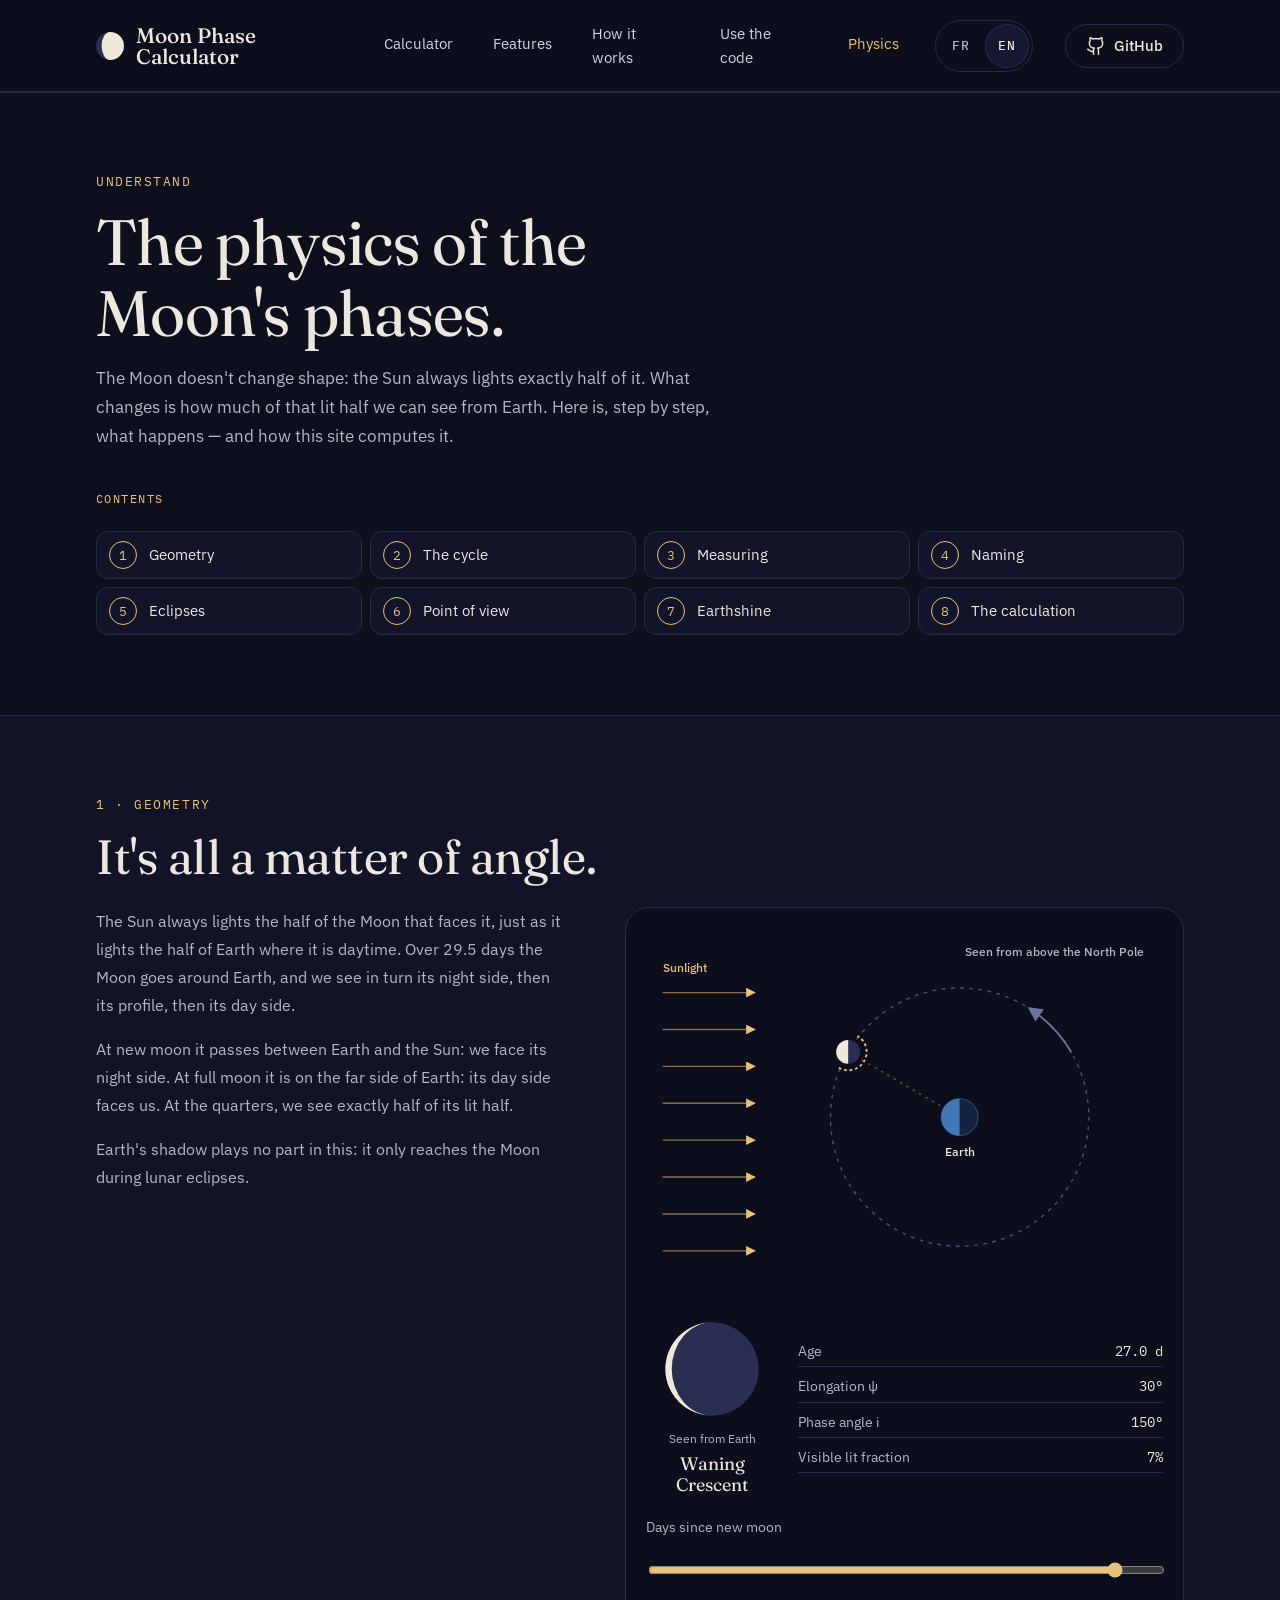
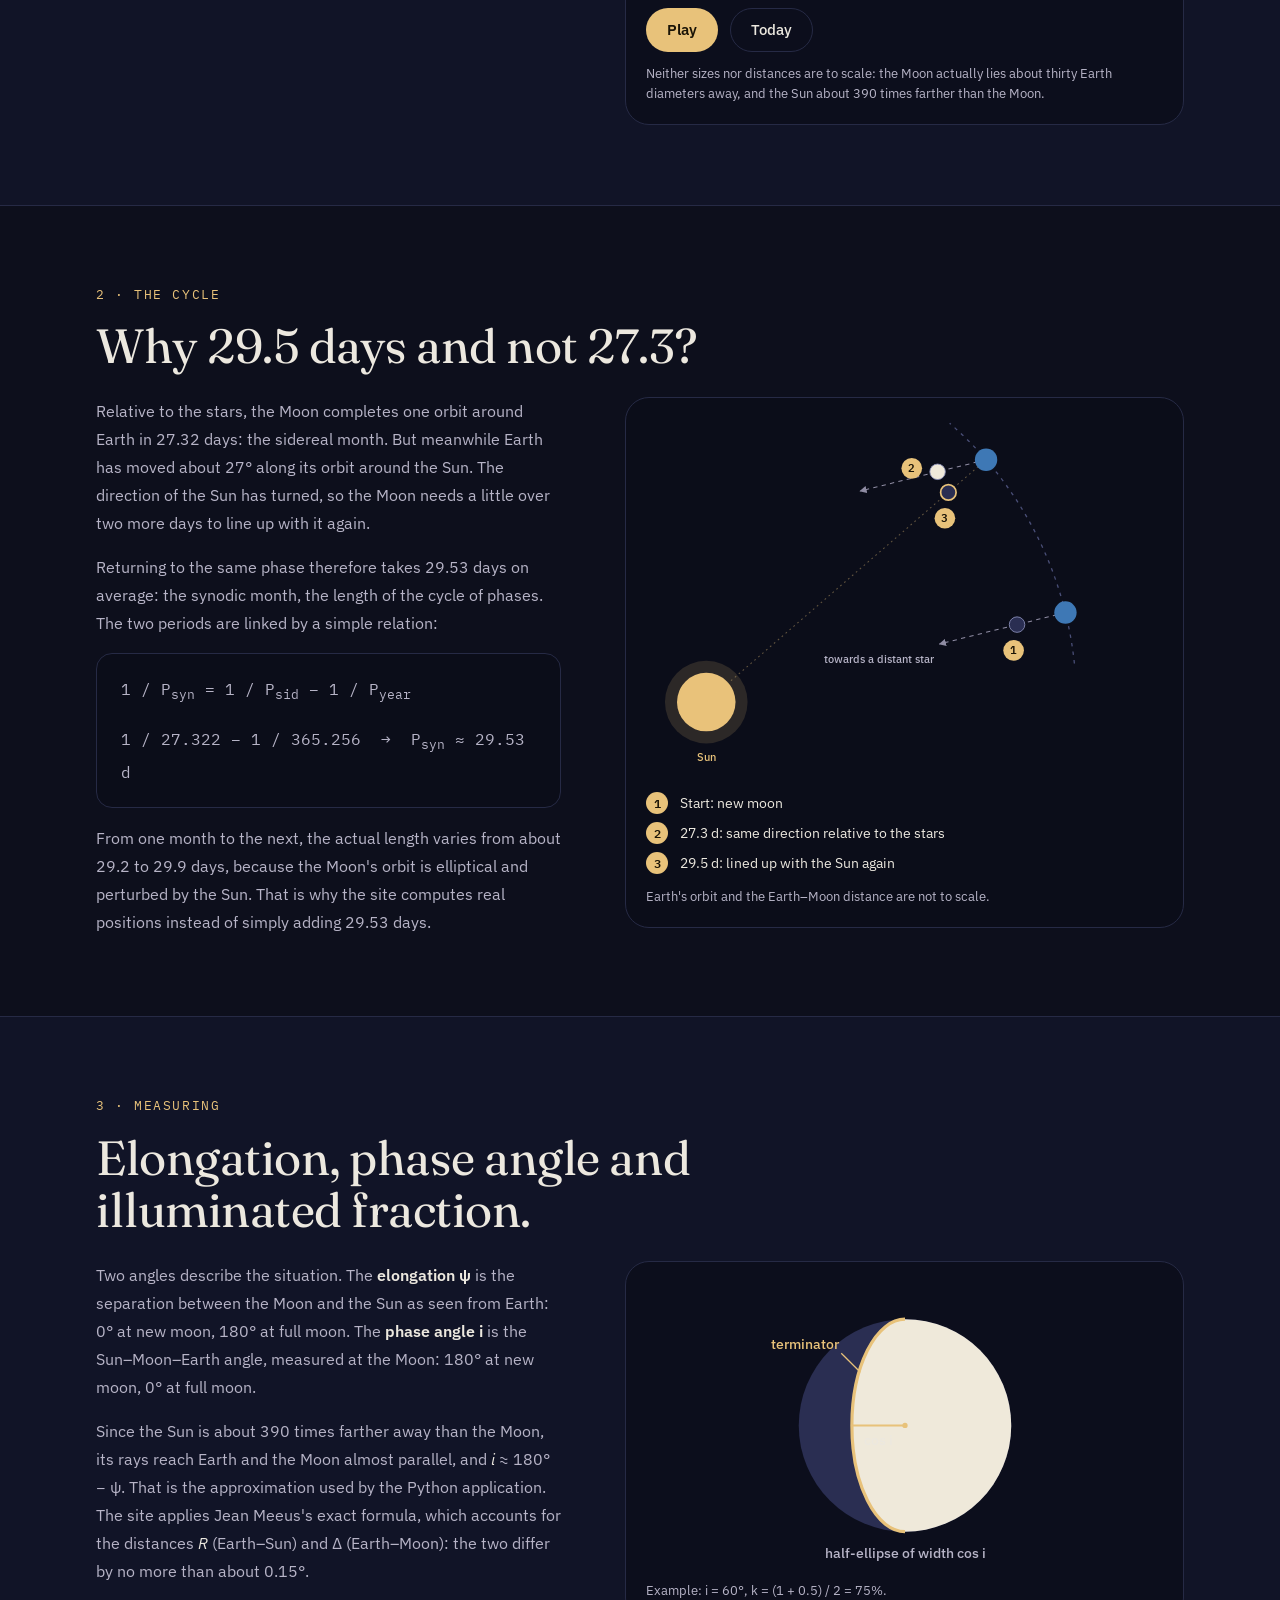
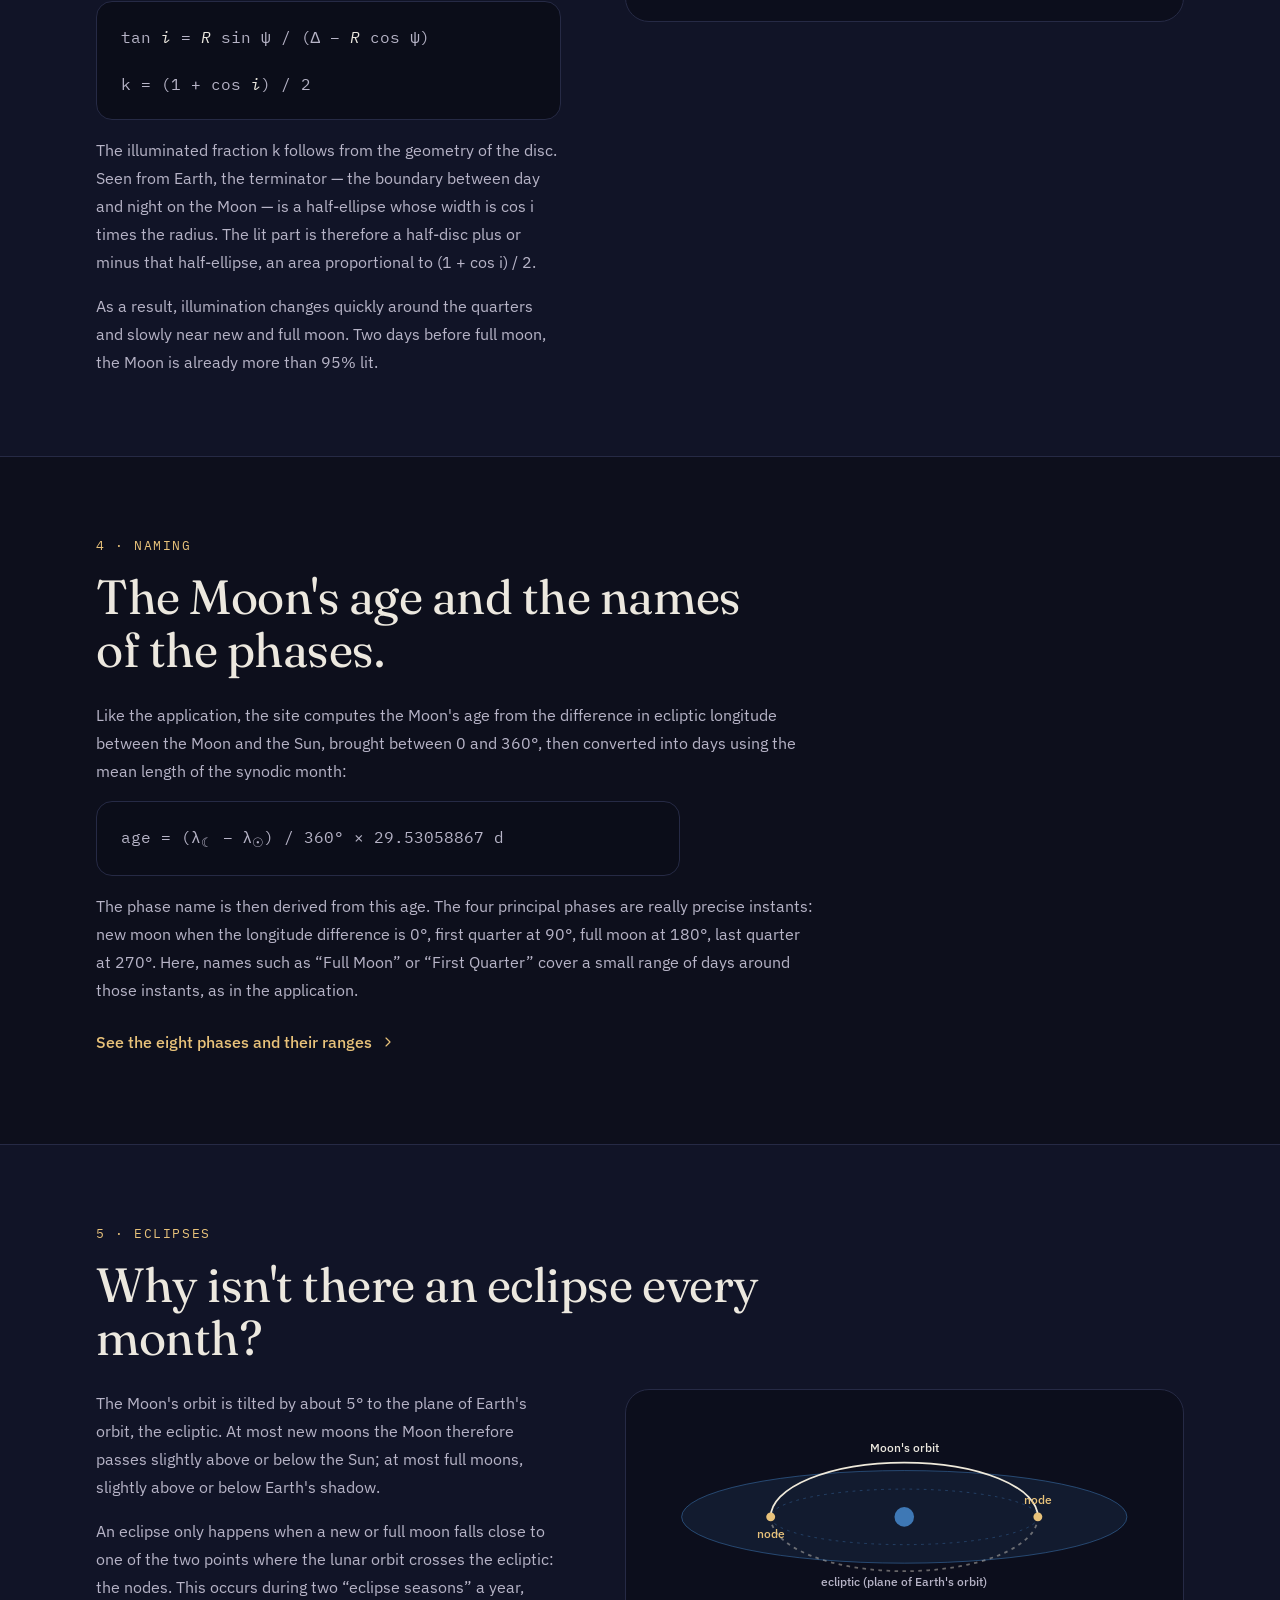
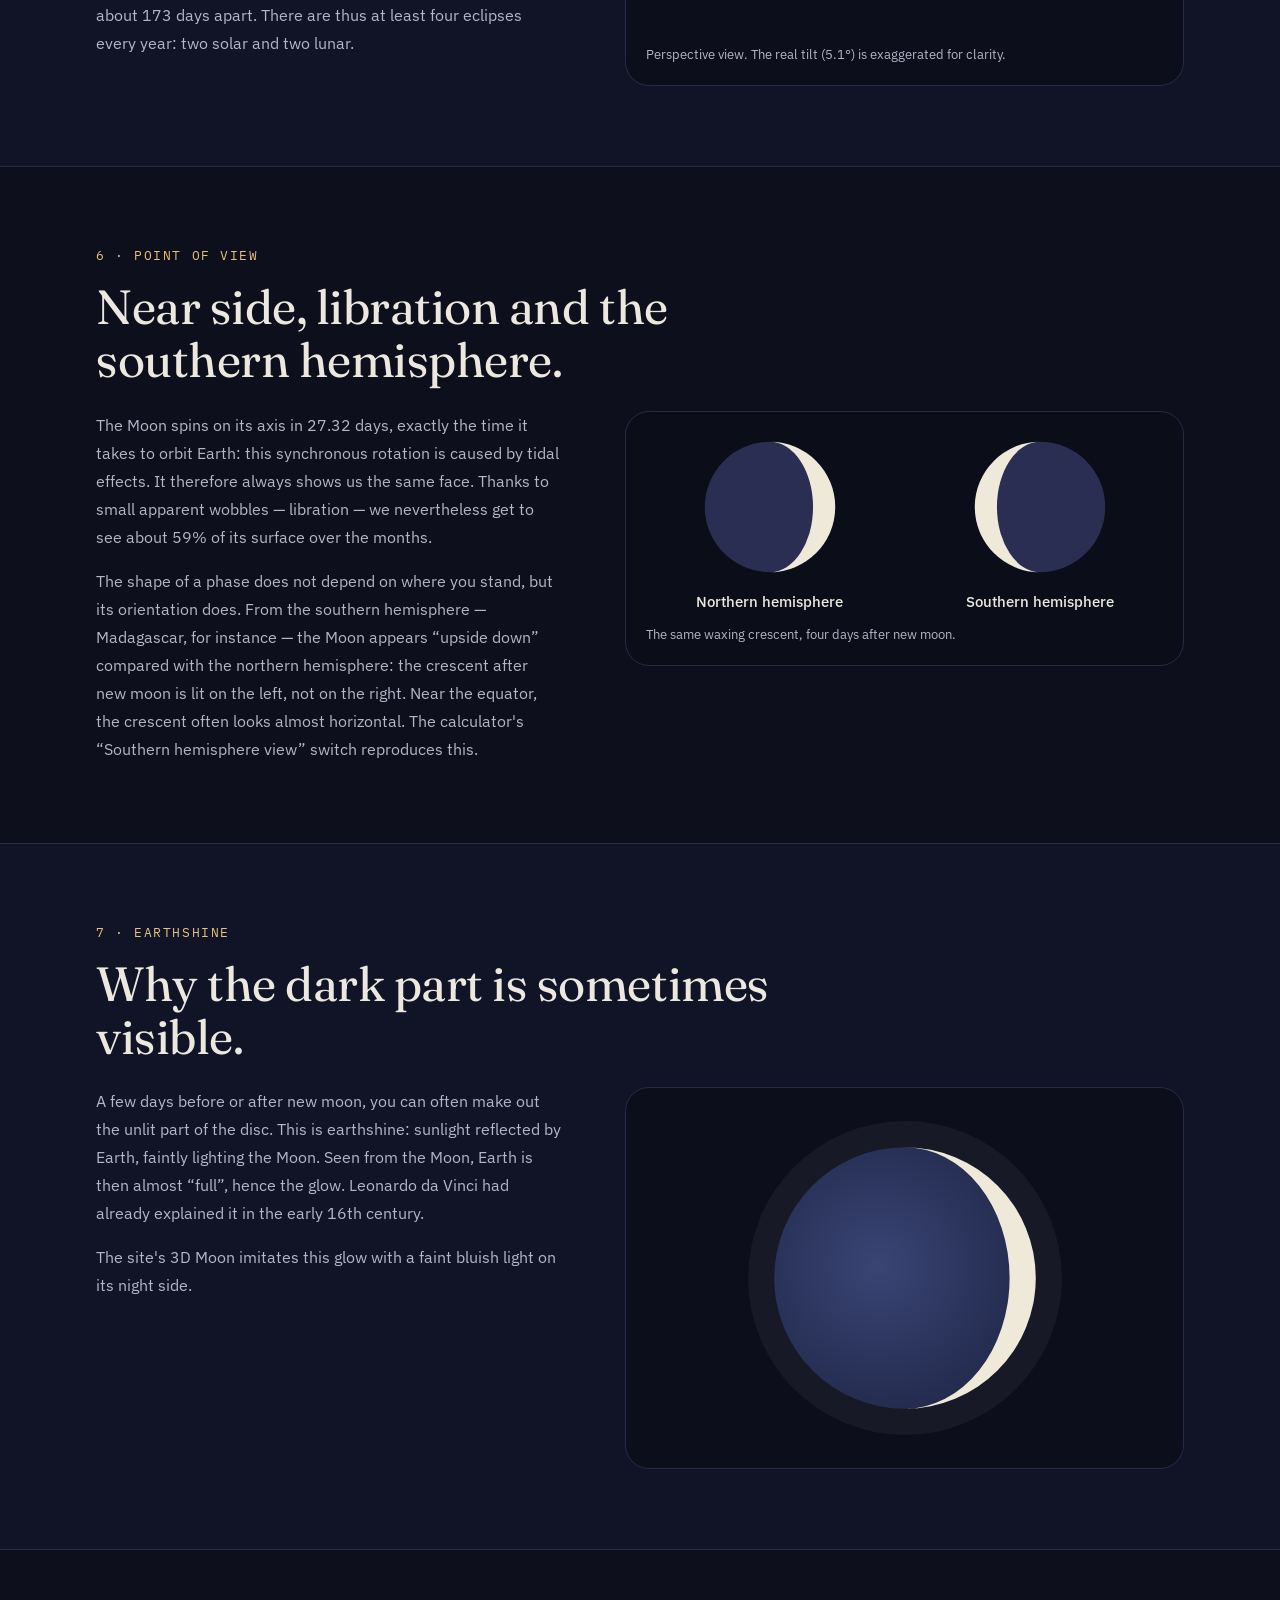
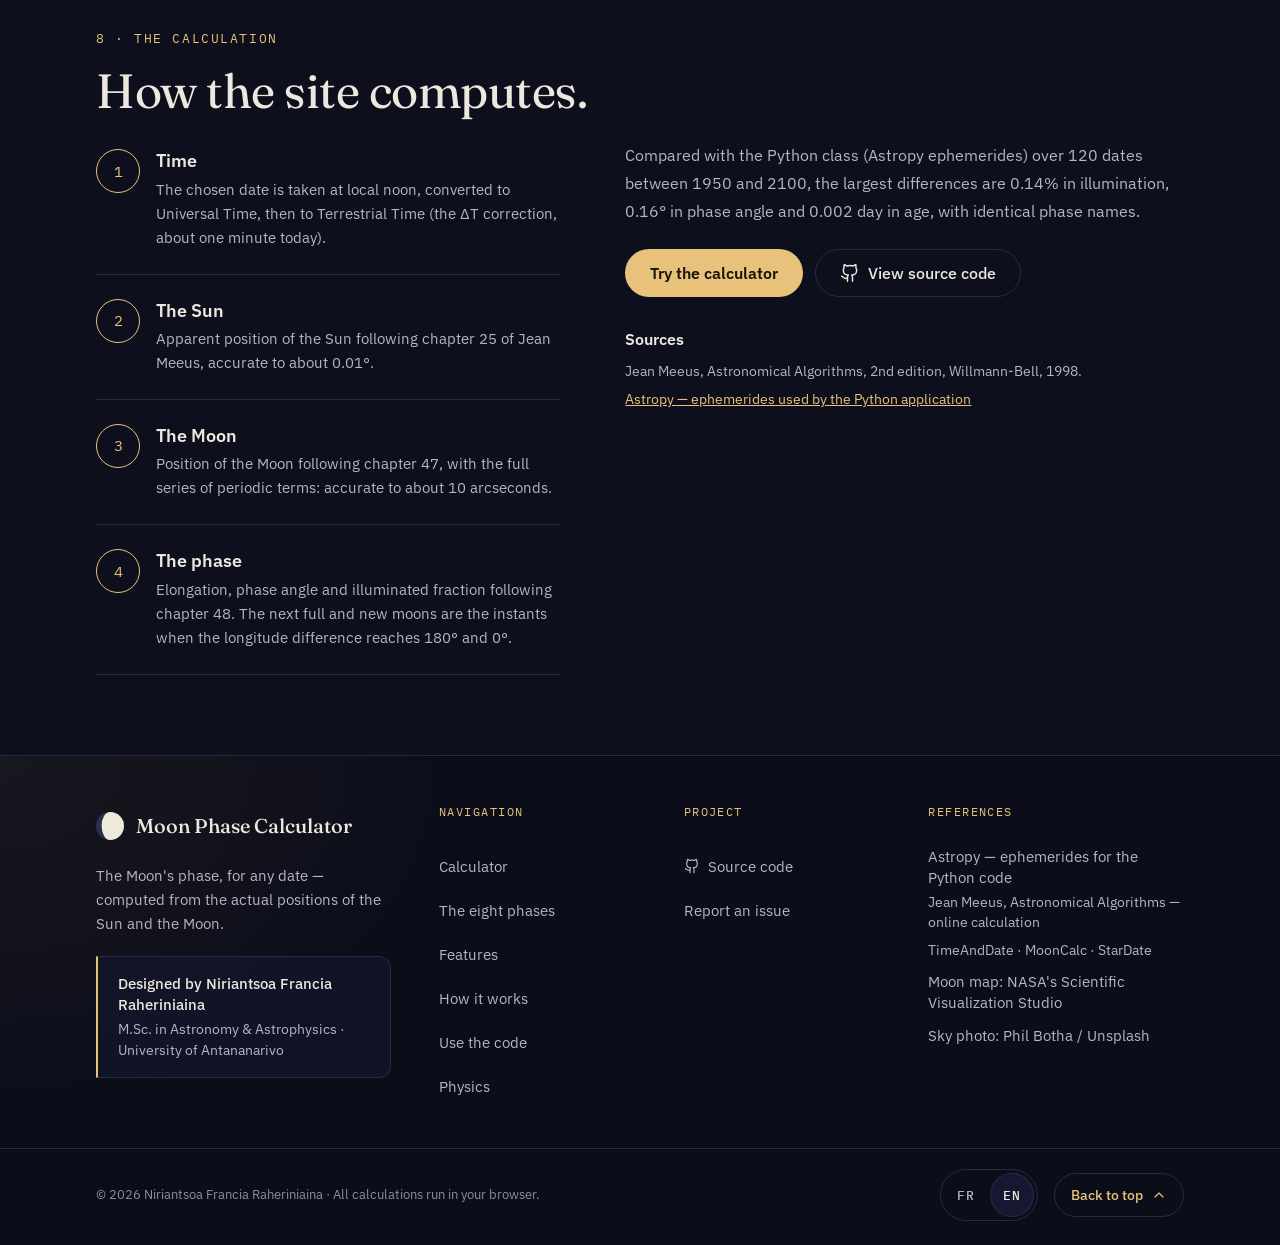
==== commit 7f87d247: "Page Physique : fonds unis, sans la photo du ciel Co-Authored-By: Claude Opus 5.5 <noreply@anthropic" ====
--- a/site/physique.html
+++ b/site/physique.html
@@ -33,7 +33,7 @@
   <link rel="preconnect" href="https://fonts.googleapis.com">
   <link rel="preconnect" href="https://fonts.gstatic.com" crossorigin>
   <link rel="stylesheet" href="https://fonts.googleapis.com/css2?family=Fraunces:opsz,wght@9..144,400&family=IBM+Plex+Mono:wght@400&family=IBM+Plex+Sans:wght@400;500;600&display=swap">
-  <link rel="stylesheet" href="css/styles.css?v=2026-09-26m">
+  <link rel="stylesheet" href="css/styles.css?v=2026-09-26n">
   <script type="module" src="js/physique.js"></script>
   <script>
     /* Une ancienne version du site installait un service worker qui servait du CSS/JS périmé.
--- a/site/css/styles.css
+++ b/site/css/styles.css
@@ -694,6 +694,9 @@
    ========================================================================== */
 .article { scroll-snap-type: none; }
 .article .section, .article .page-intro { min-height: 0; display: block; }
+/* Page de lecture : fonds unis, sans photo (alternance sombre / un peu plus clair). */
+.article .section { background: var(--bg); }
+.article .section-alt { background: var(--bg-alt); }
 .article .section { padding-block: var(--s-16); }
 .page-intro { padding-block: var(--s-12) var(--s-16); }
 .page-intro h1 { max-width: 16ch; margin-bottom: var(--s-4); }
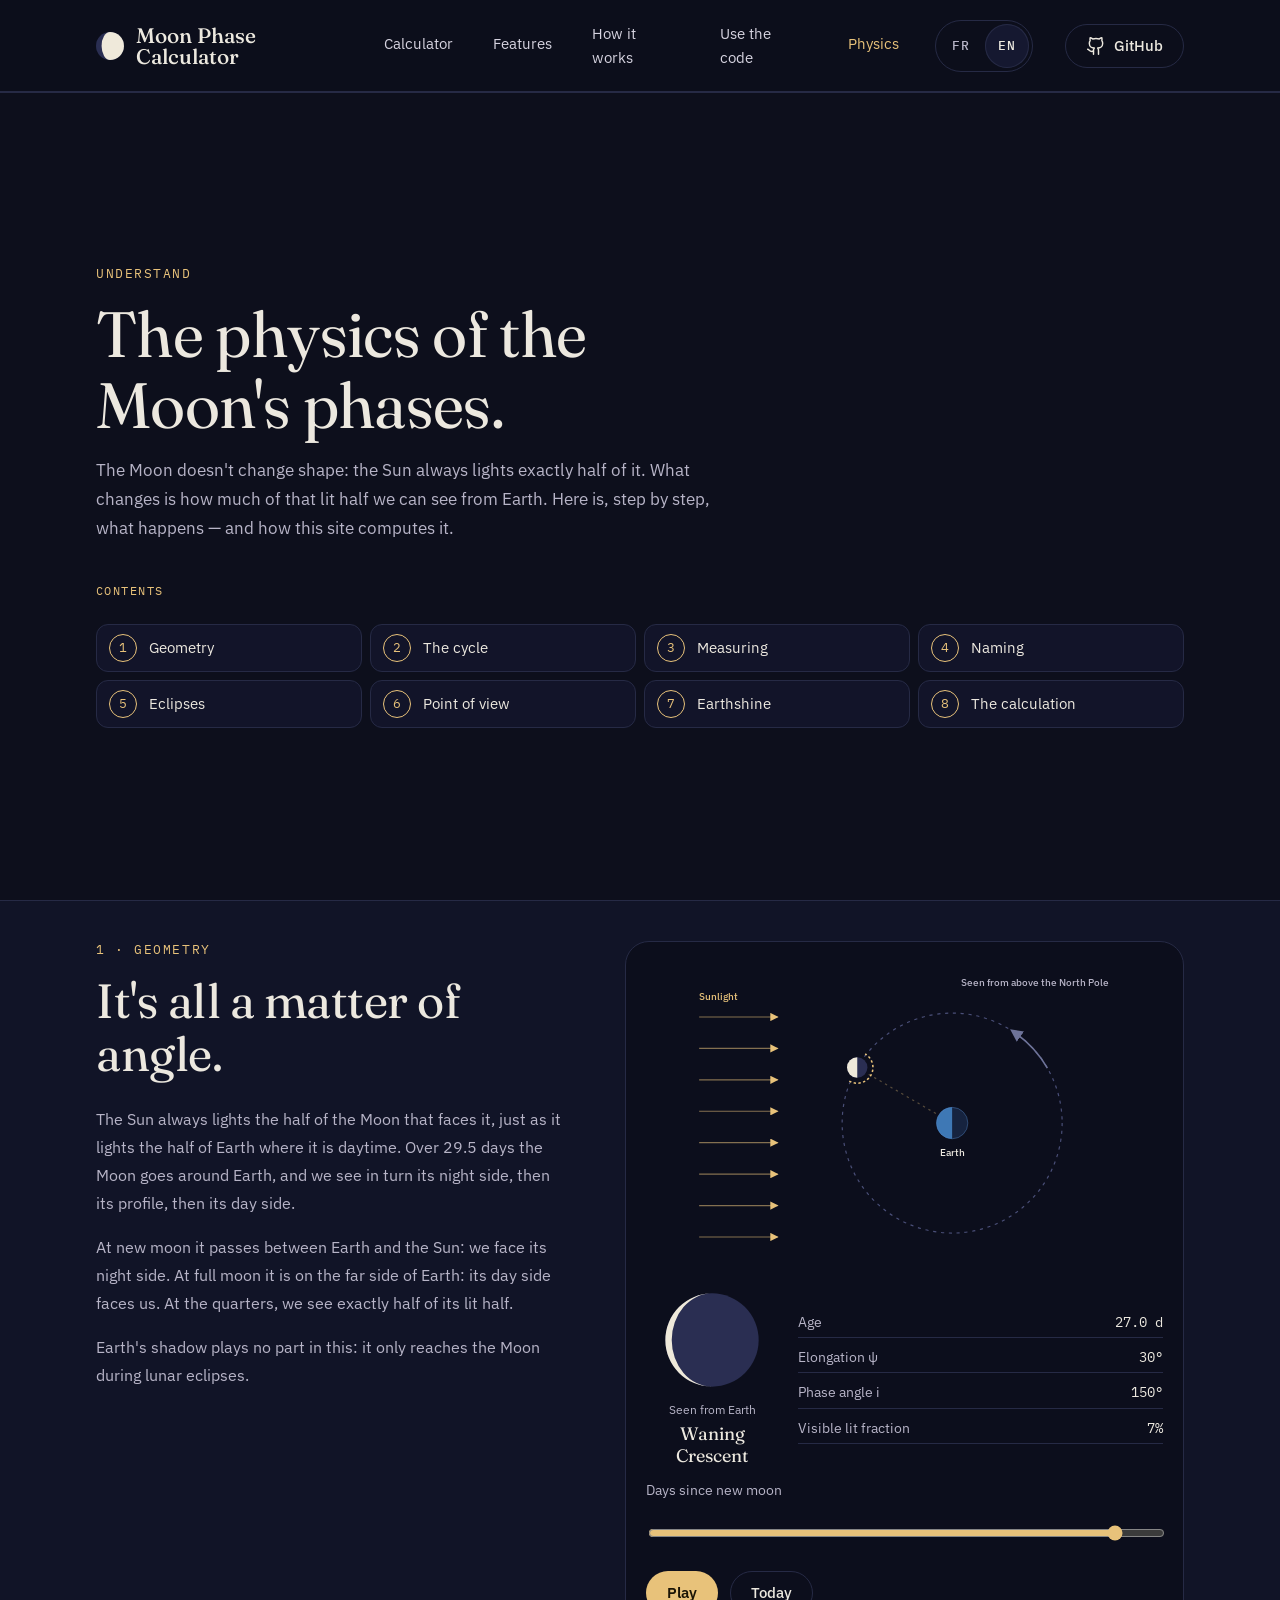
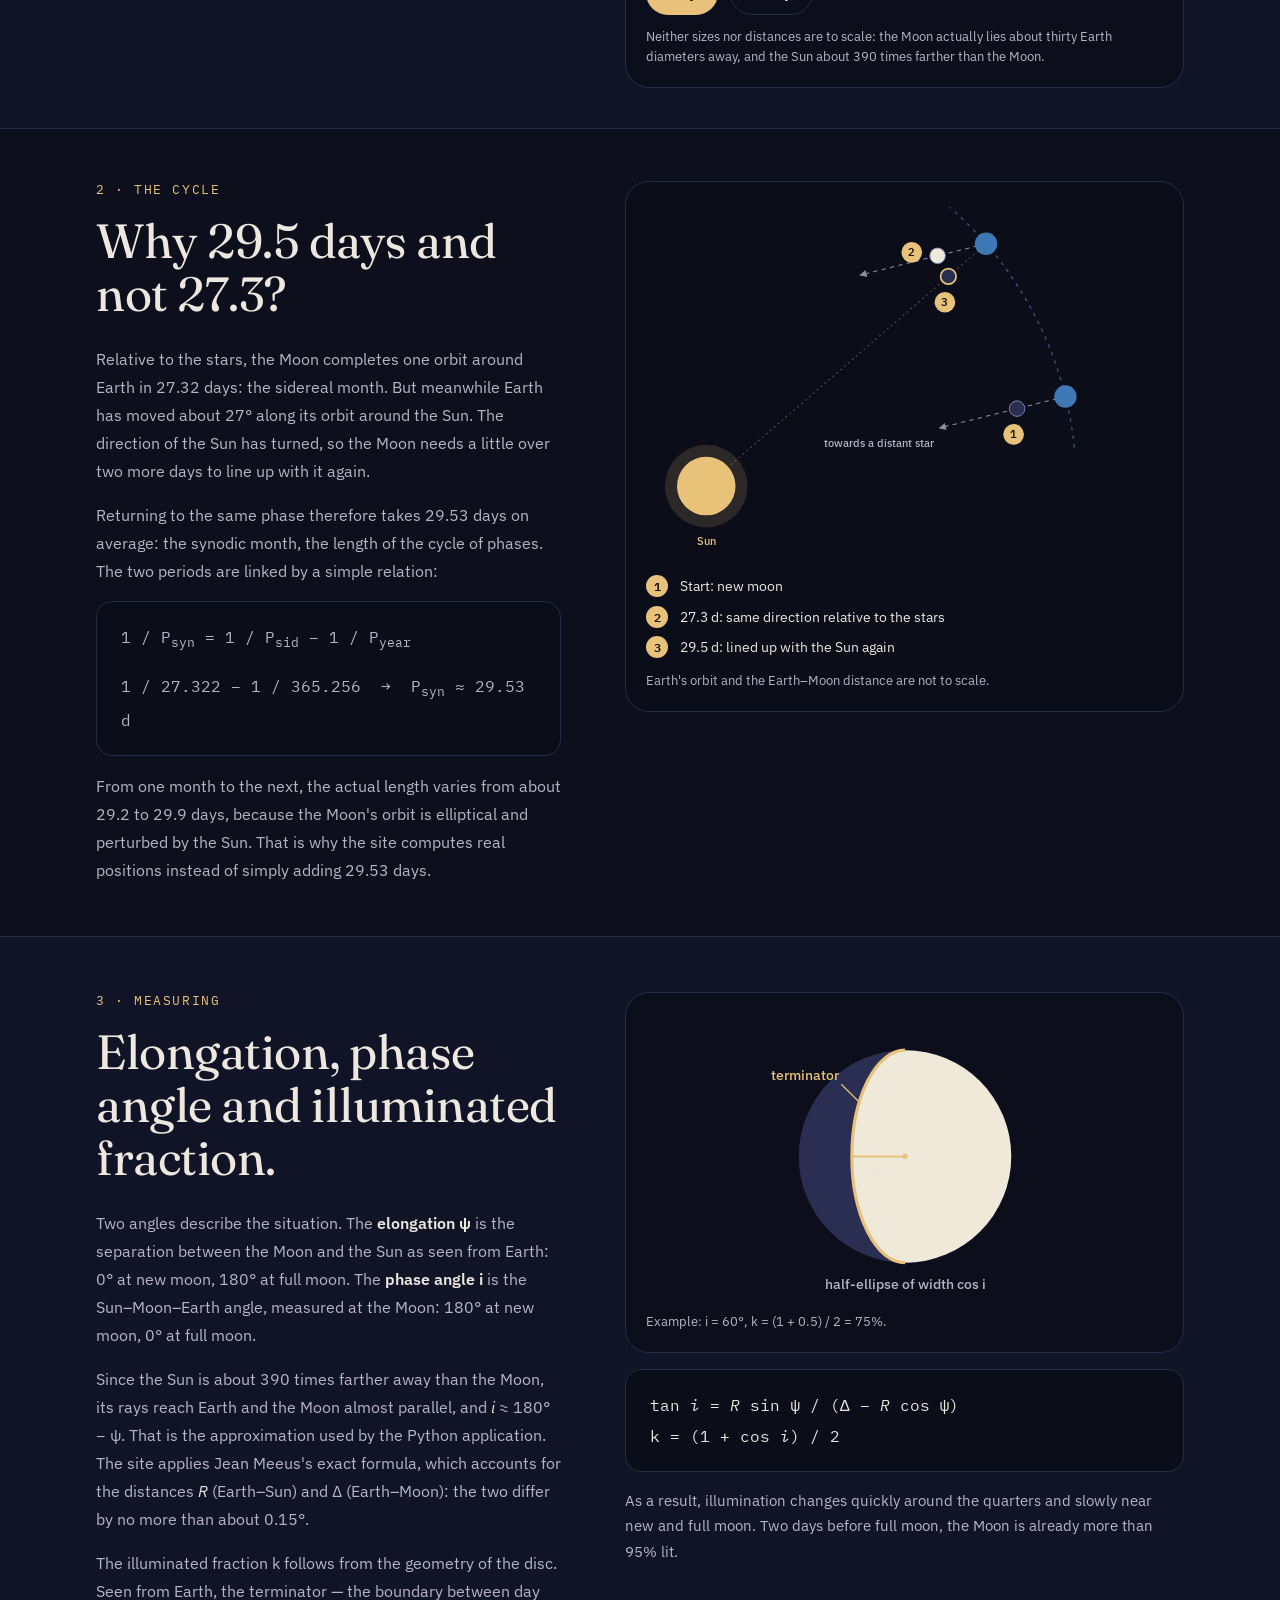
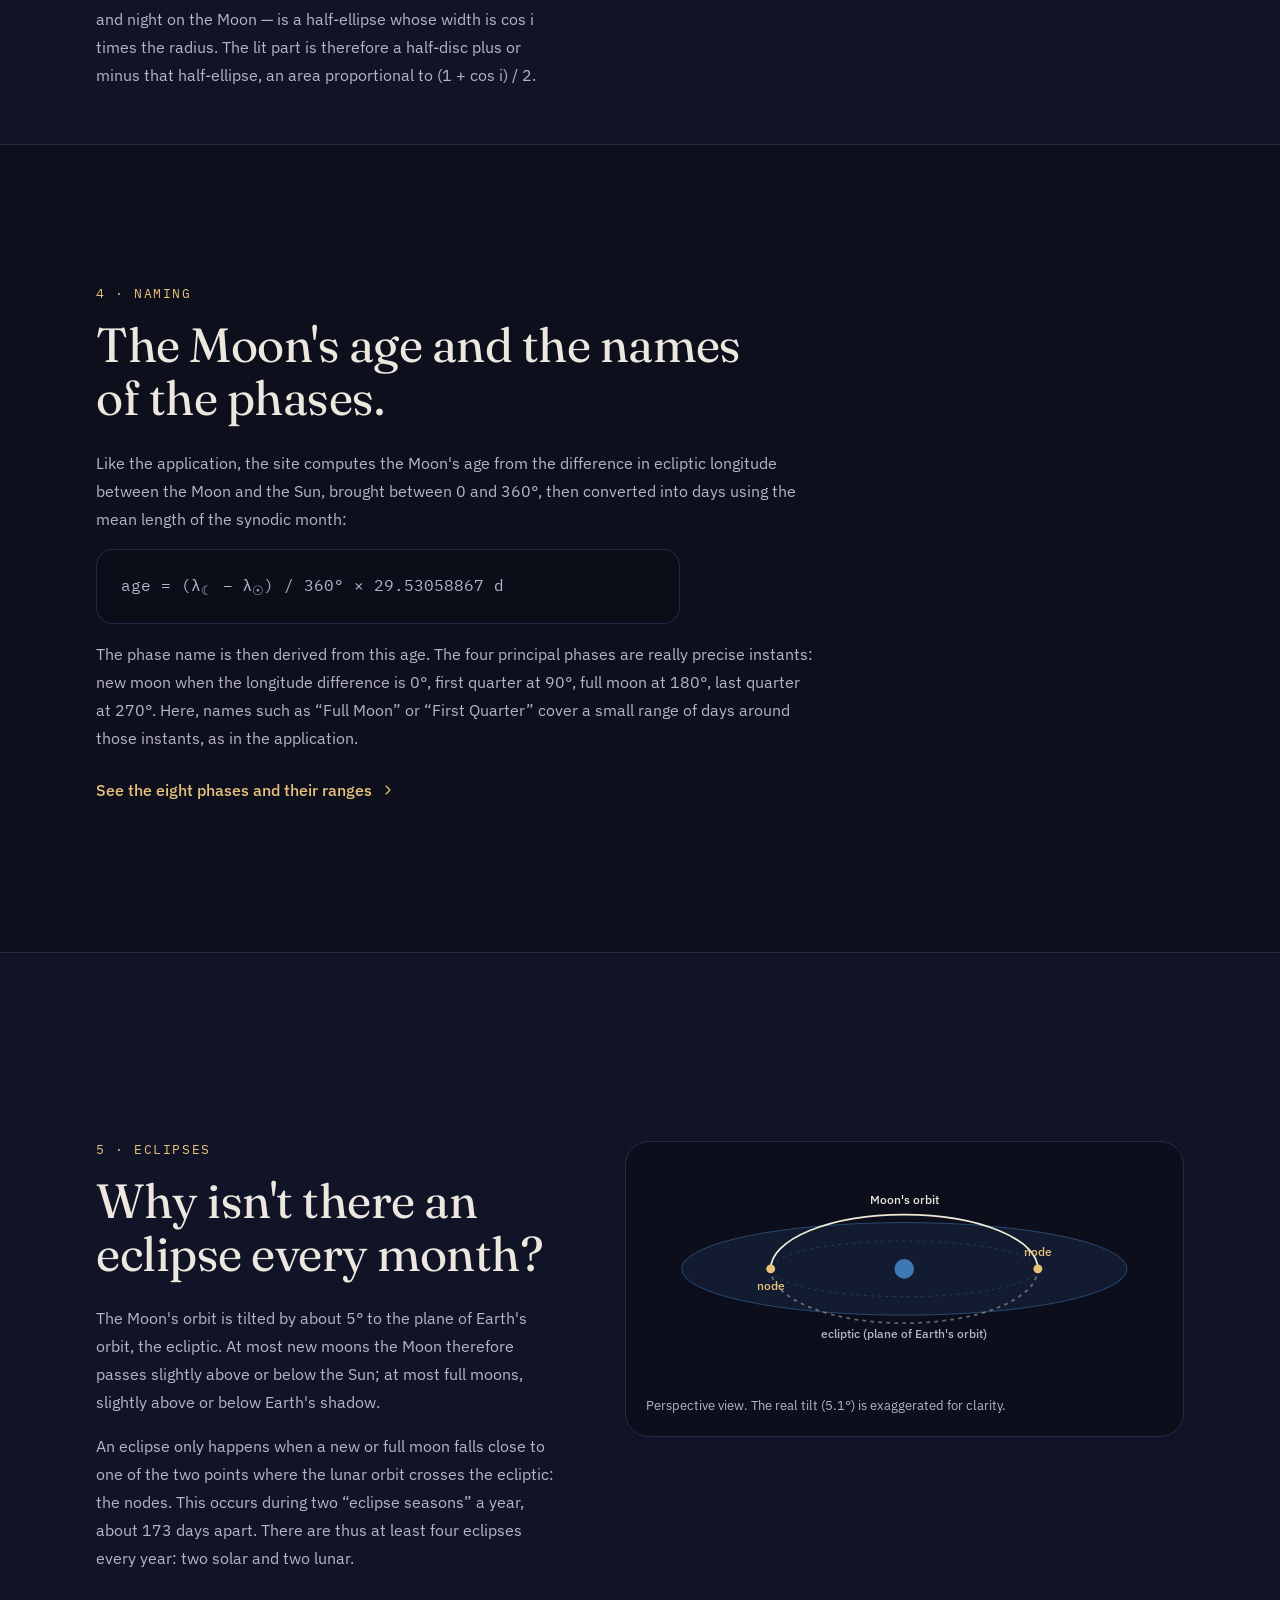
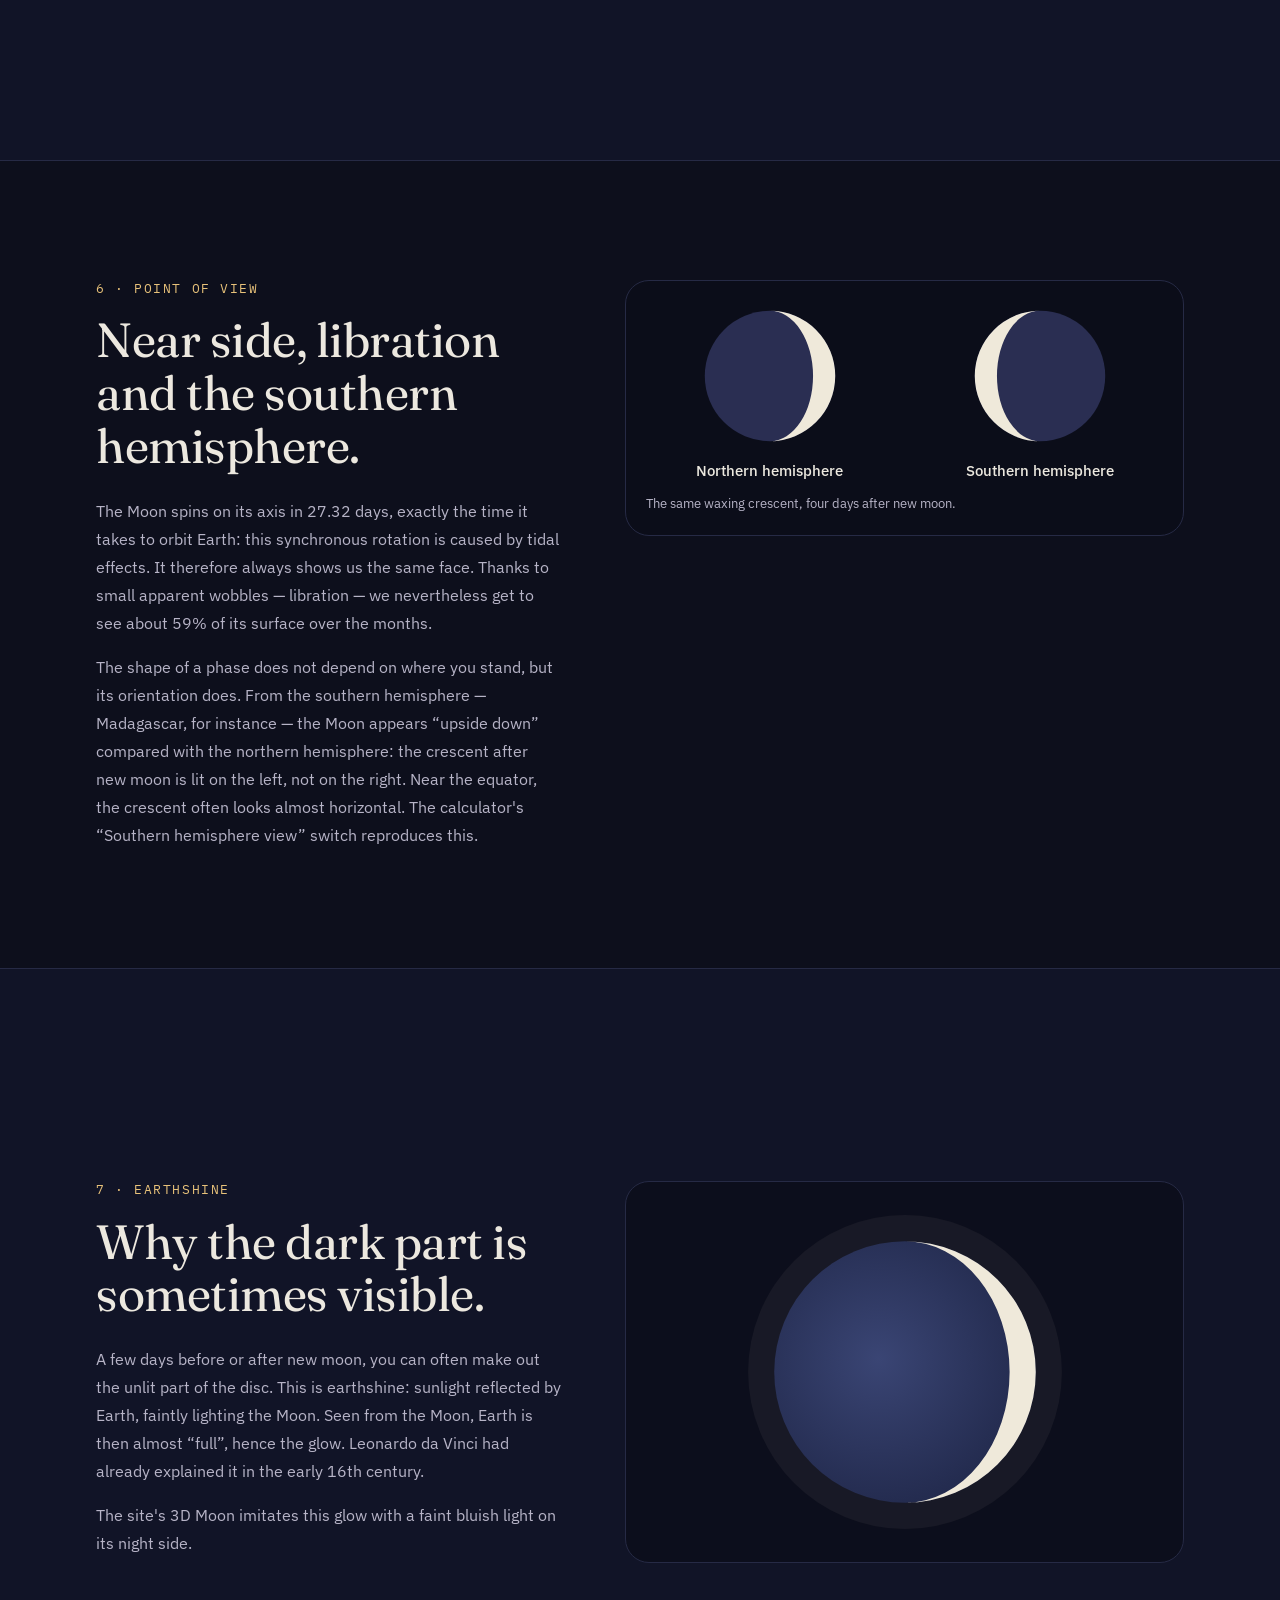
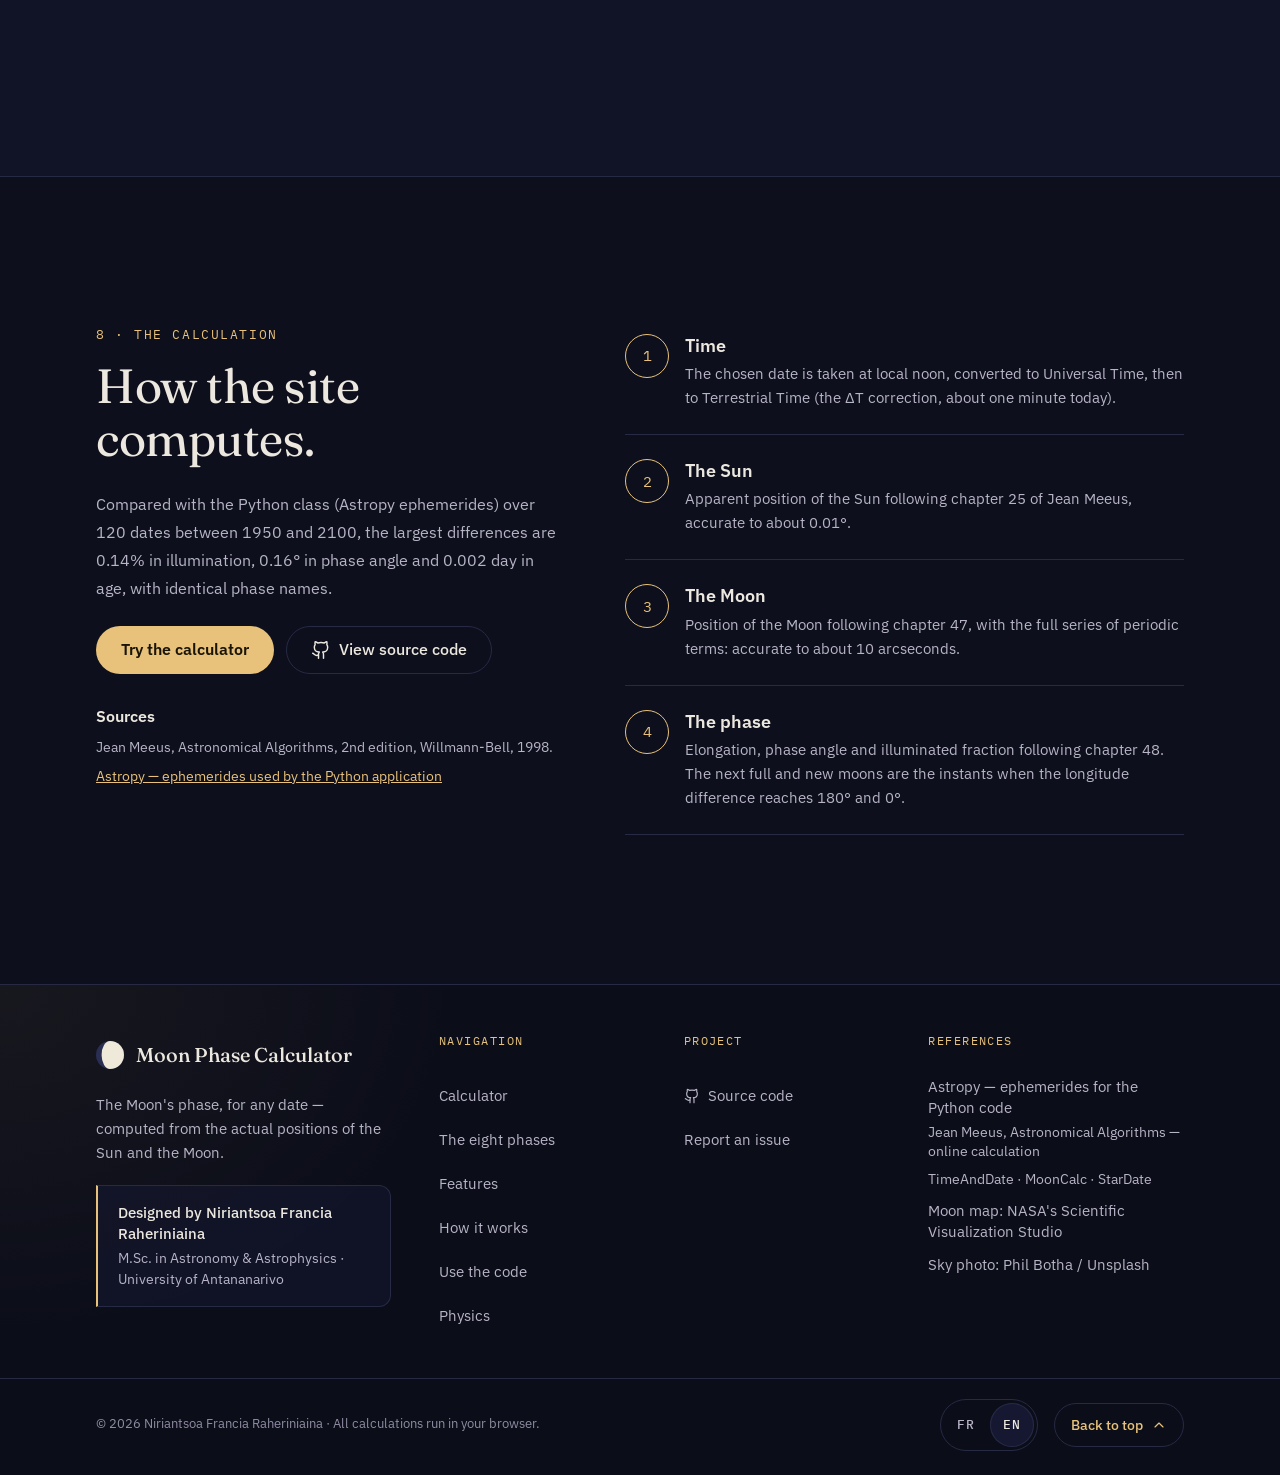
==== commit dff61171: "Page Physique : une section par écran Défilement calé section par section comme sur l'accueil. Titre" ====
--- a/site/physique.html
+++ b/site/physique.html
@@ -33,7 +33,7 @@
   <link rel="preconnect" href="https://fonts.googleapis.com">
   <link rel="preconnect" href="https://fonts.gstatic.com" crossorigin>
   <link rel="stylesheet" href="https://fonts.googleapis.com/css2?family=Fraunces:opsz,wght@9..144,400&family=IBM+Plex+Mono:wght@400&family=IBM+Plex+Sans:wght@400;500;600&display=swap">
-  <link rel="stylesheet" href="css/styles.css?v=2026-09-26n">
+  <link rel="stylesheet" href="css/styles.css?v=2026-09-26o">
   <script type="module" src="js/physique.js"></script>
   <script>
     /* Une ancienne version du site installait un service worker qui servait du CSS/JS périmé.
@@ -139,10 +139,10 @@
 
     <section class="section section-alt" id="geometrie" aria-labelledby="geometrie-title">
       <div class="container">
-        <p class="eyebrow" data-i18n="phy.s1.eyebrow">1 · Géométrie</p>
-        <h2 id="geometrie-title" data-i18n="phy.s1.title">Tout est une question d'angle.</h2>
-        <div class="article-grid">
-          <div class="prose">
+        <div class="article-grid">
+          <div class="prose">
+            <p class="eyebrow" data-i18n="phy.s1.eyebrow">1 · Géométrie</p>
+            <h2 id="geometrie-title" data-i18n="phy.s1.title">Tout est une question d'angle.</h2>
             <p data-i18n="phy.s1.p1">Le Soleil éclaire toujours la moitié de la Lune tournée vers lui, exactement comme il éclaire la moitié de la Terre où il fait jour. En 29,5 jours, la Lune fait le tour de la Terre, et nous voyons successivement sa face nocturne, puis son profil, puis sa face éclairée.</p>
             <p data-i18n="phy.s1.p2">À la nouvelle lune, elle passe entre la Terre et le Soleil : nous voyons son côté nuit. À la pleine lune, elle est de l'autre côté de la Terre : son côté jour est tourné vers nous. Aux quartiers, nous voyons exactement la moitié de sa moitié éclairée.</p>
             <p data-i18n="phy.s1.p3">L'ombre de la Terre n'y est pour rien : elle n'atteint la Lune que lors des éclipses de Lune.</p>
@@ -205,10 +205,10 @@
     </section>
     <section class="section" id="cycle" aria-labelledby="cycle-title">
       <div class="container">
-        <p class="eyebrow" data-i18n="phy.s2.eyebrow">2 · Le cycle</p>
-        <h2 id="cycle-title" data-i18n="phy.s2.title">Pourquoi 29,5 jours et pas 27,3 ?</h2>
-        <div class="article-grid">
-          <div class="prose">
+        <div class="article-grid">
+          <div class="prose">
+            <p class="eyebrow" data-i18n="phy.s2.eyebrow">2 · Le cycle</p>
+            <h2 id="cycle-title" data-i18n="phy.s2.title">Pourquoi 29,5 jours et pas 27,3 ?</h2>
             <p data-i18n="phy.s2.p1">La Lune fait un tour complet autour de la Terre, par rapport aux étoiles, en 27,32 jours : c'est le mois sidéral. Mais pendant ce temps, la Terre a avancé d'environ 27° sur son orbite autour du Soleil. La direction du Soleil a donc tourné, et la Lune doit encore voyager un peu plus de deux jours pour se retrouver alignée avec lui.</p>
             <p data-i18n="phy.s2.p2">Le retour à la même phase prend donc 29,53 jours en moyenne : c'est le mois synodique, la durée du cycle des phases. Les deux durées sont liées par une relation simple :</p>
             <div class="formula">
@@ -251,21 +251,17 @@
     </section>
     <section class="section section-alt" id="mesurer" aria-labelledby="mesurer-title">
       <div class="container">
-        <p class="eyebrow" data-i18n="phy.s3.eyebrow">3 · Mesurer</p>
-        <h2 id="mesurer-title" data-i18n="phy.s3.title">Élongation, angle de phase et fraction éclairée.</h2>
-        <div class="article-grid">
-          <div class="prose">
+        <div class="article-grid">
+          <div class="prose">
+            <p class="eyebrow" data-i18n="phy.s3.eyebrow">3 · Mesurer</p>
+            <h2 id="mesurer-title" data-i18n="phy.s3.title">Élongation, angle de phase et fraction éclairée.</h2>
             <p data-i18n-html="phy.s3.p1Html">Deux angles décrivent la situation. L'<strong>élongation ψ</strong> est l'écart entre la Lune et le Soleil vu depuis la Terre : 0° à la nouvelle lune, 180° à la pleine lune. L'<strong>angle de phase i</strong> est l'angle Soleil–Lune–Terre, mesuré depuis la Lune : 180° à la nouvelle lune, 0° à la pleine lune.</p>
             <p data-i18n-html="phy.s3.p2Html">Comme le Soleil est environ 390 fois plus loin que la Lune, ses rayons arrivent presque parallèles sur la Terre et sur la Lune, et <em>i</em> ≈ 180° − ψ. C'est l'approximation utilisée par l'application Python. Le site applique la formule exacte de Jean Meeus, qui tient compte des distances <em>R</em> (Terre–Soleil) et Δ (Terre–Lune) : l'écart entre les deux ne dépasse pas 0,15° environ.</p>
-            <div class="formula">
-              <p>tan <em>i</em> = <em>R</em> sin ψ / (Δ − <em>R</em> cos ψ)</p>
-              <p>k = (1 + cos <em>i</em>) / 2</p>
-            </div>
             <p data-i18n="phy.s3.p3">La fraction éclairée k découle de la géométrie du disque. Vu depuis la Terre, le terminateur, la limite entre le jour et la nuit sur la Lune, est une demi-ellipse dont la largeur vaut cos i fois le rayon. La partie éclairée est donc un demi-disque plus ou moins cette demi-ellipse, soit une aire proportionnelle à (1 + cos i) / 2.</p>
-            <p data-i18n="phy.s3.p4">Conséquence : l'illumination change vite autour des quartiers et lentement près de la nouvelle et de la pleine lune. Deux jours avant la pleine lune, la Lune est déjà éclairée à plus de 95 %.</p>
-          </div>
-          <figure class="figure-card figure-narrow">
-            <svg viewBox="-1.6 -1.35 3.2 2.7" role="img" aria-labelledby="term-title">
+          </div>
+          <div class="aside-col">
+            <figure class="figure-card figure-narrow">
+              <svg viewBox="-1.6 -1.35 3.2 2.7" role="img" aria-labelledby="term-title">
               <title id="term-title" data-i18n="phy.s3.fig.caption">Exemple : i = 60°, k = (1 + 0,5) / 2 = 75 %.</title>
               <circle r="1" fill="#2A2E52"/>
               <path d="M0 -1A1 1 0 0 1 0 1A0.5 1 0 0 1 0 -1Z" fill="#EFE9DA"/>
@@ -277,16 +273,22 @@
               <text class="svg-small" x="-0.25" y="0.18" text-anchor="middle">cos i</text>
               <text class="svg-small svg-muted" x="0" y="1.25" text-anchor="middle" data-i18n="phy.s3.fig.half">demi-ellipse de largeur cos i</text>
             </svg>
-            <figcaption data-i18n="phy.s3.fig.caption">Exemple : i = 60°, k = (1 + 0,5) / 2 = 75 %.</figcaption>
-          </figure>
+              <figcaption data-i18n="phy.s3.fig.caption">Exemple : i = 60°, k = (1 + 0,5) / 2 = 75 %.</figcaption>
+            </figure>
+            <div class="formula">
+              <p>tan <em>i</em> = <em>R</em> sin ψ / (Δ − <em>R</em> cos ψ)</p>
+              <p>k = (1 + cos <em>i</em>) / 2</p>
+            </div>
+            <p class="aside-note" data-i18n="phy.s3.p4">Conséquence : l'illumination change vite autour des quartiers et lentement près de la nouvelle et de la pleine lune. Deux jours avant la pleine lune, la Lune est déjà éclairée à plus de 95 %.</p>
+          </div>
         </div>
       </div>
     </section>
     <section class="section" id="nommer" aria-labelledby="nommer-title">
       <div class="container">
-        <p class="eyebrow" data-i18n="phy.s4.eyebrow">4 · Nommer</p>
-        <h2 id="nommer-title" data-i18n="phy.s4.title">L'âge de la Lune et le nom des phases.</h2>
         <div class="prose prose-wide">
+            <p class="eyebrow" data-i18n="phy.s4.eyebrow">4 · Nommer</p>
+            <h2 id="nommer-title" data-i18n="phy.s4.title">L'âge de la Lune et le nom des phases.</h2>
           <p data-i18n="phy.s4.p1">Le site, comme l'application, calcule l'âge de la Lune à partir de l'écart de longitude écliptique entre la Lune et le Soleil, ramené entre 0 et 360°, puis converti en jours avec la durée moyenne du mois synodique :</p>
           <div class="formula"><p data-i18n-html="phy.s4.fHtml">âge = (λ<sub>☾</sub> − λ<sub>☉</sub>) / 360° × 29,53058867 j</p></div>
           <p data-i18n="phy.s4.p2">Le nom de la phase est ensuite déduit de cet âge. Les quatre phases principales sont en réalité des instants précis : la nouvelle lune quand l'écart de longitude vaut 0°, le premier quartier à 90°, la pleine lune à 180°, le dernier quartier à 270°. Les noms « Pleine Lune » ou « Premier quartier » couvrent ici une petite plage de jours autour de ces instants, comme dans l'application.</p>
@@ -296,10 +298,10 @@
     </section>
     <section class="section section-alt" id="eclipses" aria-labelledby="eclipses-title">
       <div class="container">
-        <p class="eyebrow" data-i18n="phy.s5.eyebrow">5 · Éclipses</p>
-        <h2 id="eclipses-title" data-i18n="phy.s5.title">Pourquoi n'y a-t-il pas d'éclipse chaque mois ?</h2>
-        <div class="article-grid">
-          <div class="prose">
+        <div class="article-grid">
+          <div class="prose">
+            <p class="eyebrow" data-i18n="phy.s5.eyebrow">5 · Éclipses</p>
+            <h2 id="eclipses-title" data-i18n="phy.s5.title">Pourquoi n'y a-t-il pas d'éclipse chaque mois ?</h2>
             <p data-i18n="phy.s5.p1">L'orbite de la Lune est inclinée d'environ 5° sur le plan de l'orbite terrestre, l'écliptique. À la plupart des nouvelles lunes, la Lune passe donc un peu au-dessus ou au-dessous du Soleil ; à la plupart des pleines lunes, un peu au-dessus ou au-dessous de l'ombre de la Terre.</p>
             <p data-i18n="phy.s5.p2">Une éclipse n'a lieu que si la nouvelle ou la pleine lune tombe près d'un des deux points où l'orbite lunaire traverse l'écliptique : les nœuds. Cela se produit pendant deux « saisons d'éclipses » par an, espacées d'environ 173 jours. Il y a ainsi au moins quatre éclipses par an : deux de Soleil et deux de Lune.</p>
           </div>
@@ -324,10 +326,10 @@
     </section>
     <section class="section" id="point-de-vue" aria-labelledby="point-de-vue-title">
       <div class="container">
-        <p class="eyebrow" data-i18n="phy.s6.eyebrow">6 · Point de vue</p>
-        <h2 id="point-de-vue-title" data-i18n="phy.s6.title">Face visible, libration et hémisphère sud.</h2>
-        <div class="article-grid">
-          <div class="prose">
+        <div class="article-grid">
+          <div class="prose">
+            <p class="eyebrow" data-i18n="phy.s6.eyebrow">6 · Point de vue</p>
+            <h2 id="point-de-vue-title" data-i18n="phy.s6.title">Face visible, libration et hémisphère sud.</h2>
             <p data-i18n="phy.s6.p1">La Lune tourne sur elle-même en 27,32 jours, exactement le temps d'un tour autour de la Terre : c'est la rotation synchrone, due aux effets de marée. Elle nous montre donc toujours la même face. Grâce à de petits balancements apparents, la libration, on en voit toutefois environ 59 % au fil des mois.</p>
             <p data-i18n="phy.s6.p2">La forme d'une phase ne dépend pas du lieu d'observation, mais son orientation, si. Depuis l'hémisphère sud, à Madagascar par exemple, on voit la Lune « la tête en bas » par rapport à l'hémisphère nord : le croissant qui suit la nouvelle lune est éclairé à gauche, et non à droite. Près de l'équateur, le croissant paraît souvent presque couché. C'est ce que reproduit l'interrupteur « Vue depuis l'hémisphère sud » du calculateur.</p>
           </div>
@@ -349,10 +351,10 @@
     </section>
     <section class="section section-alt" id="lumiere-cendree" aria-labelledby="lumiere-cendree-title">
       <div class="container">
-        <p class="eyebrow" data-i18n="phy.s7.eyebrow">7 · Lumière cendrée</p>
-        <h2 id="lumiere-cendree-title" data-i18n="phy.s7.title">Pourquoi la partie sombre est parfois visible.</h2>
-        <div class="article-grid">
-          <div class="prose">
+        <div class="article-grid">
+          <div class="prose">
+            <p class="eyebrow" data-i18n="phy.s7.eyebrow">7 · Lumière cendrée</p>
+            <h2 id="lumiere-cendree-title" data-i18n="phy.s7.title">Pourquoi la partie sombre est parfois visible.</h2>
             <p data-i18n="phy.s7.p1">Quelques jours avant ou après la nouvelle lune, on devine souvent la partie non éclairée du disque. C'est la lumière cendrée : la lumière du Soleil réfléchie par la Terre, qui éclaire faiblement la Lune. Vue depuis la Lune, la Terre est alors presque « pleine », d'où ce reflet. Léonard de Vinci en avait déjà donné l'explication au début du XVIe siècle.</p>
             <p data-i18n="phy.s7.p2">La Lune 3D du site imite ce reflet par une faible lueur bleutée sur sa partie nocturne.</p>
           </div>
@@ -369,28 +371,28 @@
     </section>
     <section class="section" id="calcul" aria-labelledby="calcul-title">
       <div class="container">
-        <p class="eyebrow" data-i18n="phy.s8.eyebrow">8 · Le calcul</p>
-        <h2 id="calcul-title" data-i18n="phy.s8.title">Comment le site calcule.</h2>
-        <div class="article-grid">
+        <div class="article-grid">
+          <div class="prose">
+            <p class="eyebrow" data-i18n="phy.s8.eyebrow">8 · Le calcul</p>
+            <h2 id="calcul-title" data-i18n="phy.s8.title">Comment le site calcule.</h2>
+            <p data-i18n="phy.s8.p1">Comparé à la classe Python (éphémérides Astropy) sur 120 dates entre 1950 et 2100, l'écart maximal est de 0,14 % d'illumination, 0,16° d'angle de phase et 0,002 jour d'âge, avec des noms de phase identiques.</p>
+            <div class="cta-row">
+              <a class="btn btn-gold" href="index.html#calculateur" data-i18n="phy.s8.cta">Essayer le calculateur</a>
+              <a class="btn btn-outline" href="https://github.com/niriantsoa1304/Moon_Phase_Calculator_Francia">
+                <svg class="icon" aria-hidden="true"><use href="#i-github"/></svg><span data-i18n="cta.source">Voir le code source</span></a>
+            </div>
+            <h3 class="sources-title" data-i18n="phy.s8.sources">Sources</h3>
+            <ul class="sources" role="list">
+              <li data-i18n="phy.s8.src1">Jean Meeus, Astronomical Algorithms, 2e édition, Willmann-Bell, 1998.</li>
+              <li><a href="https://www.astropy.org/" data-i18n="phy.s8.src2">Astropy — éphémérides utilisées par l'application Python</a></li>
+            </ul>
+          </div>
           <ol class="steps">
             <li class="step"><span class="step-num" aria-hidden="true">1</span><div><h3 data-i18n="phy.s8.1.title">Le temps</h3><p data-i18n="phy.s8.1.text">La date choisie est prise à midi, heure locale, convertie en temps universel, puis en temps terrestre (correction ΔT, environ une minute aujourd'hui).</p></div></li>
             <li class="step"><span class="step-num" aria-hidden="true">2</span><div><h3 data-i18n="phy.s8.2.title">Le Soleil</h3><p data-i18n="phy.s8.2.text">Position apparente du Soleil selon le chapitre 25 de Jean Meeus, précise à environ 0,01°.</p></div></li>
             <li class="step"><span class="step-num" aria-hidden="true">3</span><div><h3 data-i18n="phy.s8.3.title">La Lune</h3><p data-i18n="phy.s8.3.text">Position de la Lune selon le chapitre 47, avec les séries complètes de termes périodiques : une précision de l'ordre de 10 secondes d'arc.</p></div></li>
             <li class="step"><span class="step-num" aria-hidden="true">4</span><div><h3 data-i18n="phy.s8.4.title">La phase</h3><p data-i18n="phy.s8.4.text">Élongation, angle de phase et fraction éclairée selon le chapitre 48. Les prochaines pleine et nouvelle lune sont les instants où l'écart de longitude vaut 180° et 0°.</p></div></li>
           </ol>
-          <div class="prose">
-            <p data-i18n="phy.s8.p1">Comparé à la classe Python (éphémérides Astropy) sur 120 dates entre 1950 et 2100, l'écart maximal est de 0,14 % d'illumination, 0,16° d'angle de phase et 0,002 jour d'âge, avec des noms de phase identiques.</p>
-            <div class="cta-row">
-              <a class="btn btn-gold" href="index.html#calculateur" data-i18n="phy.s8.cta">Essayer le calculateur</a>
-              <a class="btn btn-outline" href="https://github.com/niriantsoa1304/Moon_Phase_Calculator_Francia">
-                <svg class="icon" aria-hidden="true"><use href="#i-github"/></svg><span data-i18n="cta.source">Voir le code source</span></a>
-            </div>
-            <h3 class="sources-title" data-i18n="phy.s8.sources">Sources</h3>
-            <ul class="sources" role="list">
-              <li data-i18n="phy.s8.src1">Jean Meeus, Astronomical Algorithms, 2e édition, Willmann-Bell, 1998.</li>
-              <li><a href="https://www.astropy.org/" data-i18n="phy.s8.src2">Astropy — éphémérides utilisées par l'application Python</a></li>
-            </ul>
-          </div>
         </div>
       </div>
     </section>
--- a/site/css/styles.css
+++ b/site/css/styles.css
@@ -692,8 +692,7 @@
 /* ==========================================================================
    Page « Physique » (physique.html, <html class="article">)
    ========================================================================== */
-.article { scroll-snap-type: none; }
-.article .section, .article .page-intro { min-height: 0; display: block; }
+/* Une section à la fois, comme sur l'accueil : chaque section remplit l'écran et le défilement s'y cale. */
 /* Page de lecture : fonds unis, sans photo (alternance sombre / un peu plus clair). */
 .article .section { background: var(--bg); }
 .article .section-alt { background: var(--bg-alt); }
@@ -811,3 +810,20 @@
   display: grid; place-items: center; width: 22px; height: 22px; flex: none; border-radius: 50%;
   background: var(--accent); color: var(--on-accent); font: 600 0.75rem/1 var(--font-mono);
 }
+
+/* Page « Physique » : une section par écran */
+.article .prose > h2 { color: var(--text); }
+.article .prose > .eyebrow + h2 { margin-top: 0; }
+.aside-col { display: grid; gap: var(--s-4); }
+.aside-col .formula { margin: 0; }
+.aside-note { font-size: 0.9375rem; line-height: 1.7; color: var(--text-2); }
+/* La dernière section a son propre écran ; le pied de page reste accessible après elle. */
+.article .section:last-of-type { min-height: calc(100vh - var(--header-h)); min-height: calc(100svh - var(--header-h)); }
+.article .site-footer { scroll-snap-align: end; }
+@media (min-width: 1200px) {
+  .article .section { padding-block: var(--s-10); }
+  .article .page-intro { padding-block: var(--s-10); }
+  .demo .orbit { display: block; max-width: 440px; margin-inline: auto; }
+  .demo-panel { margin-top: var(--s-2); }
+  .demo-controls { margin-top: var(--s-3); }
+}
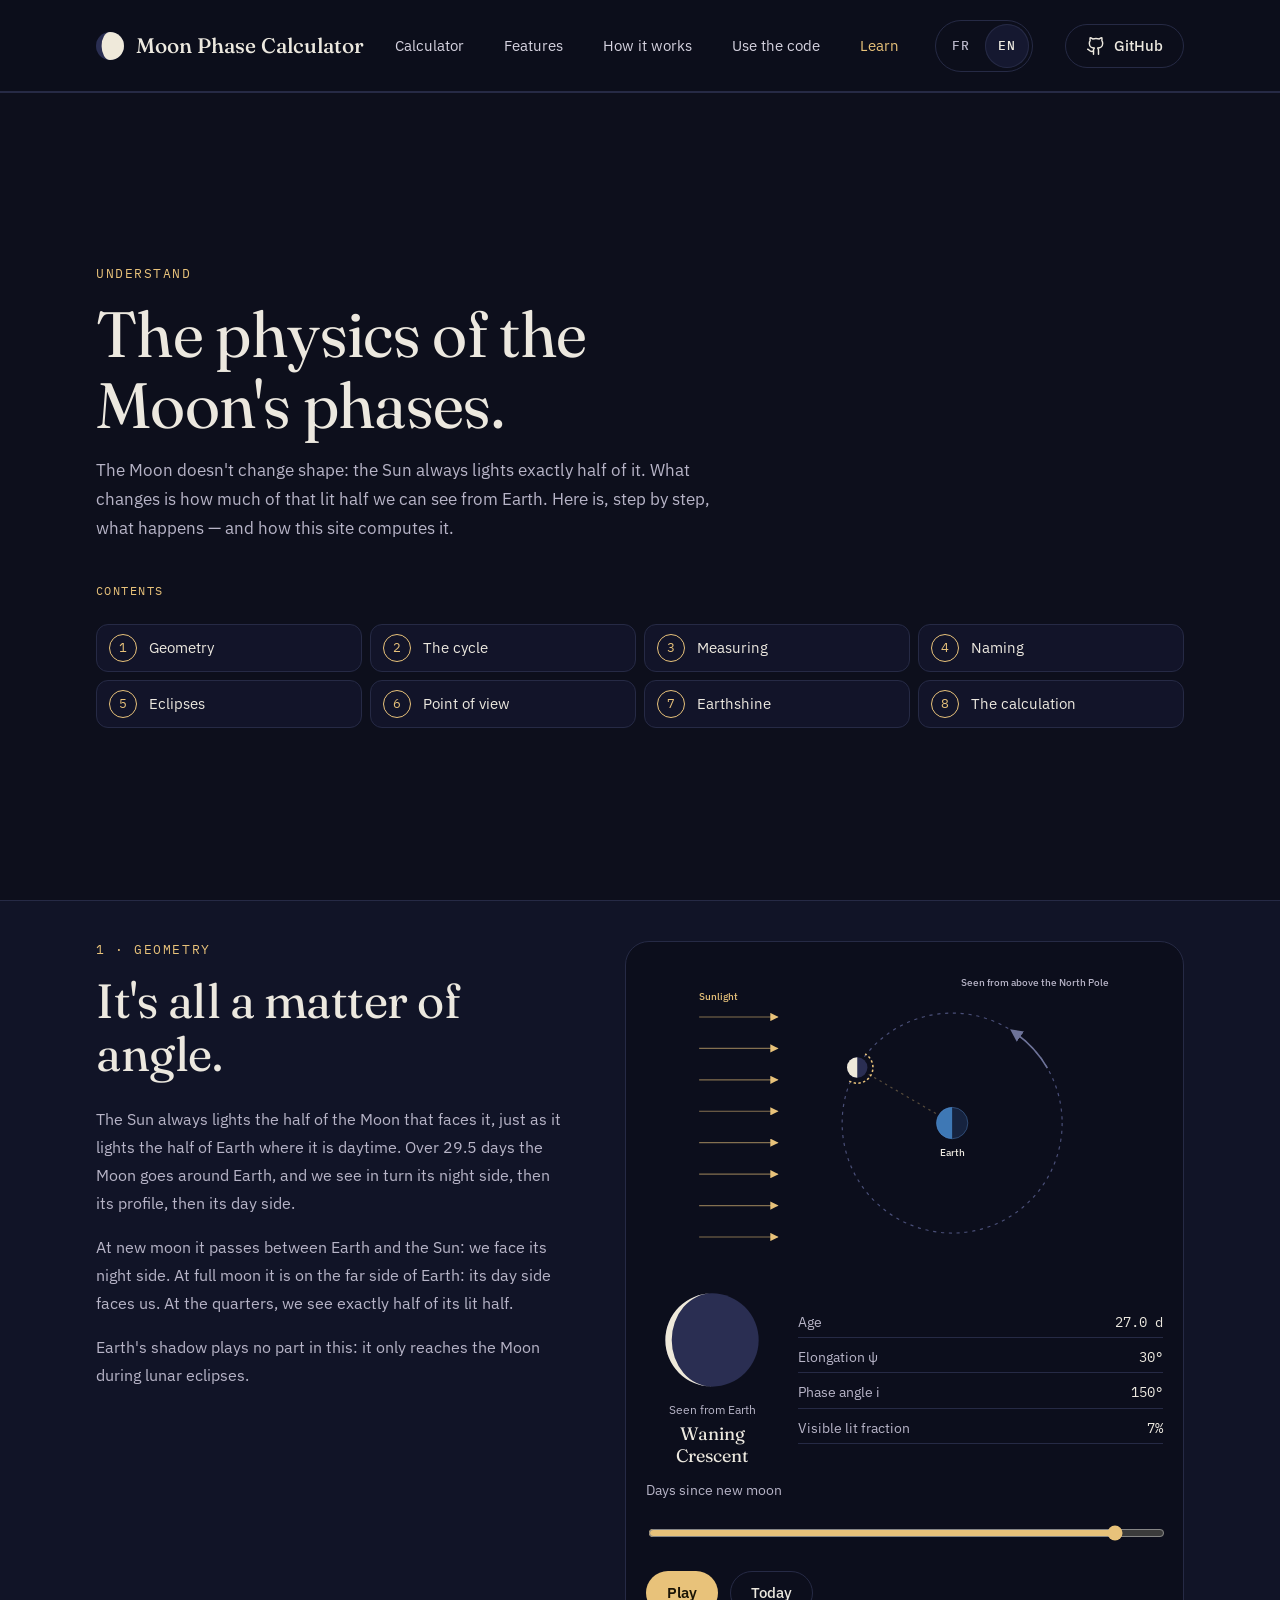
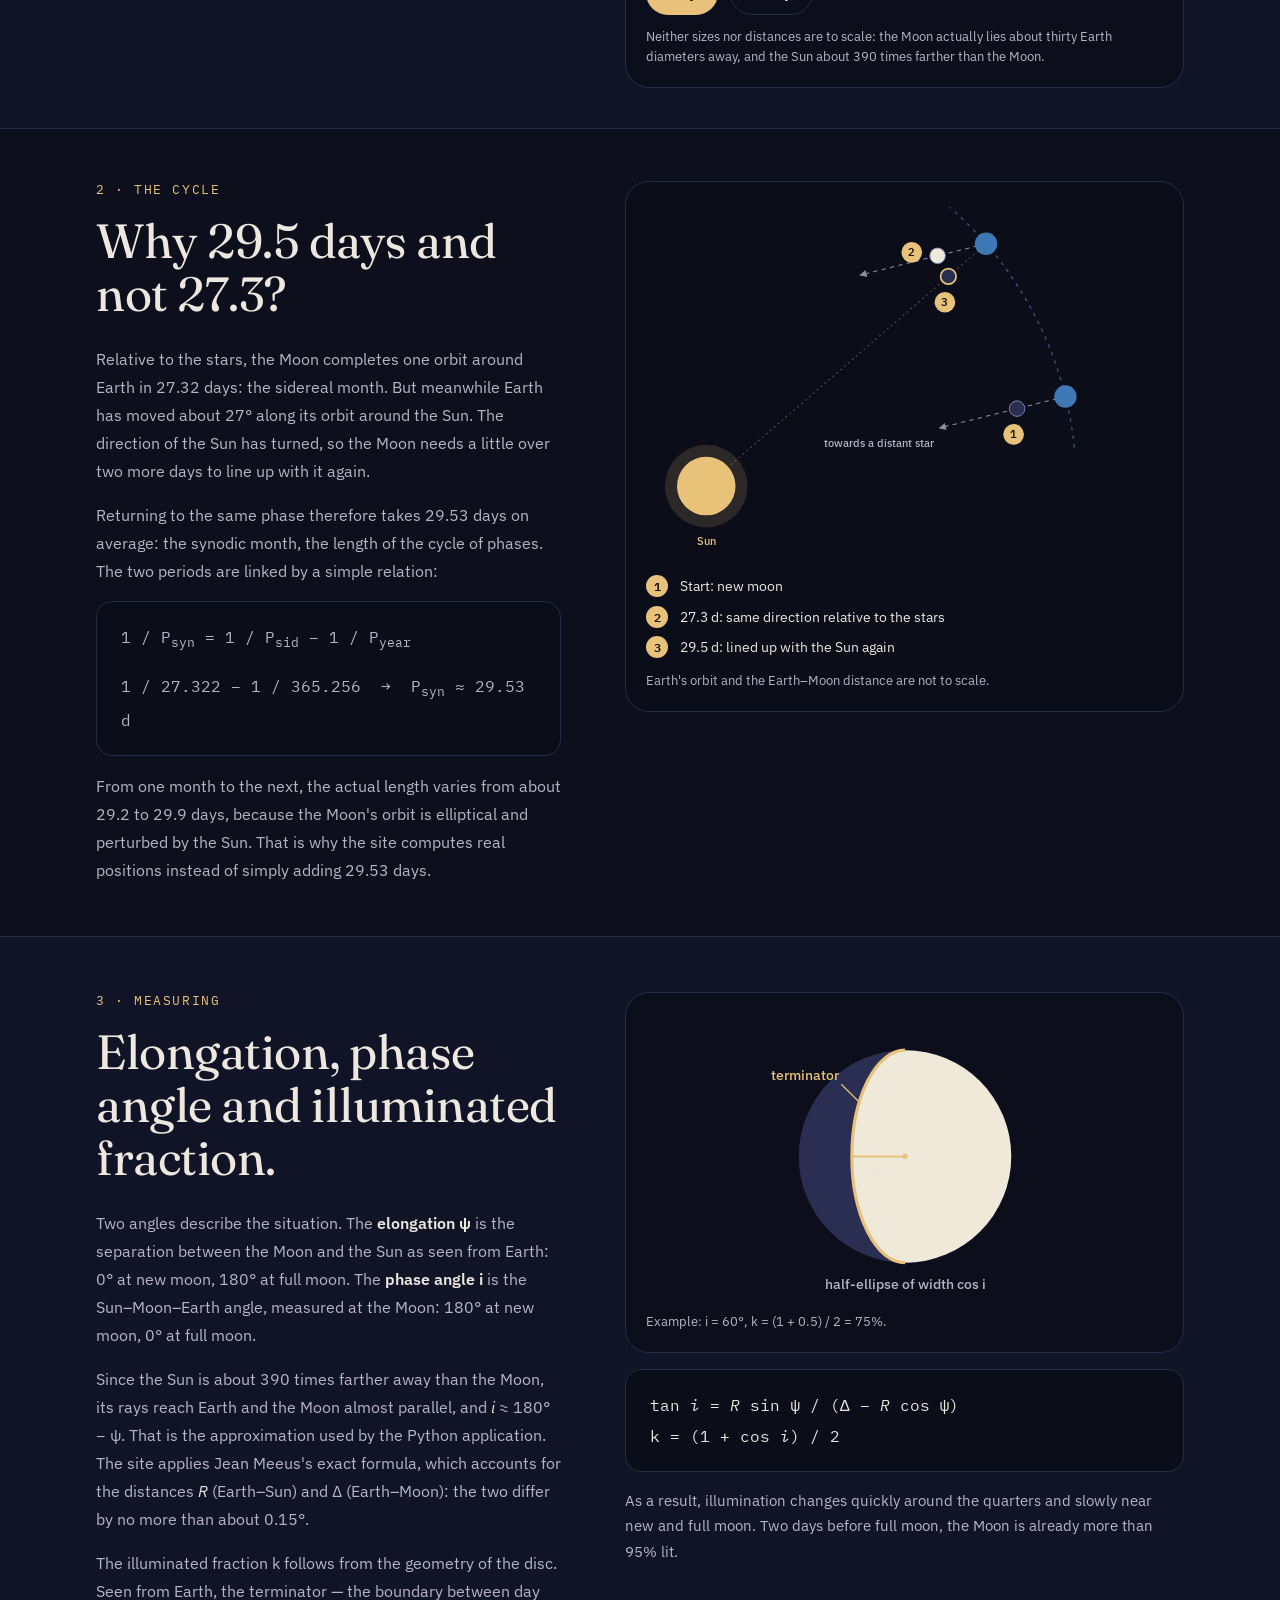
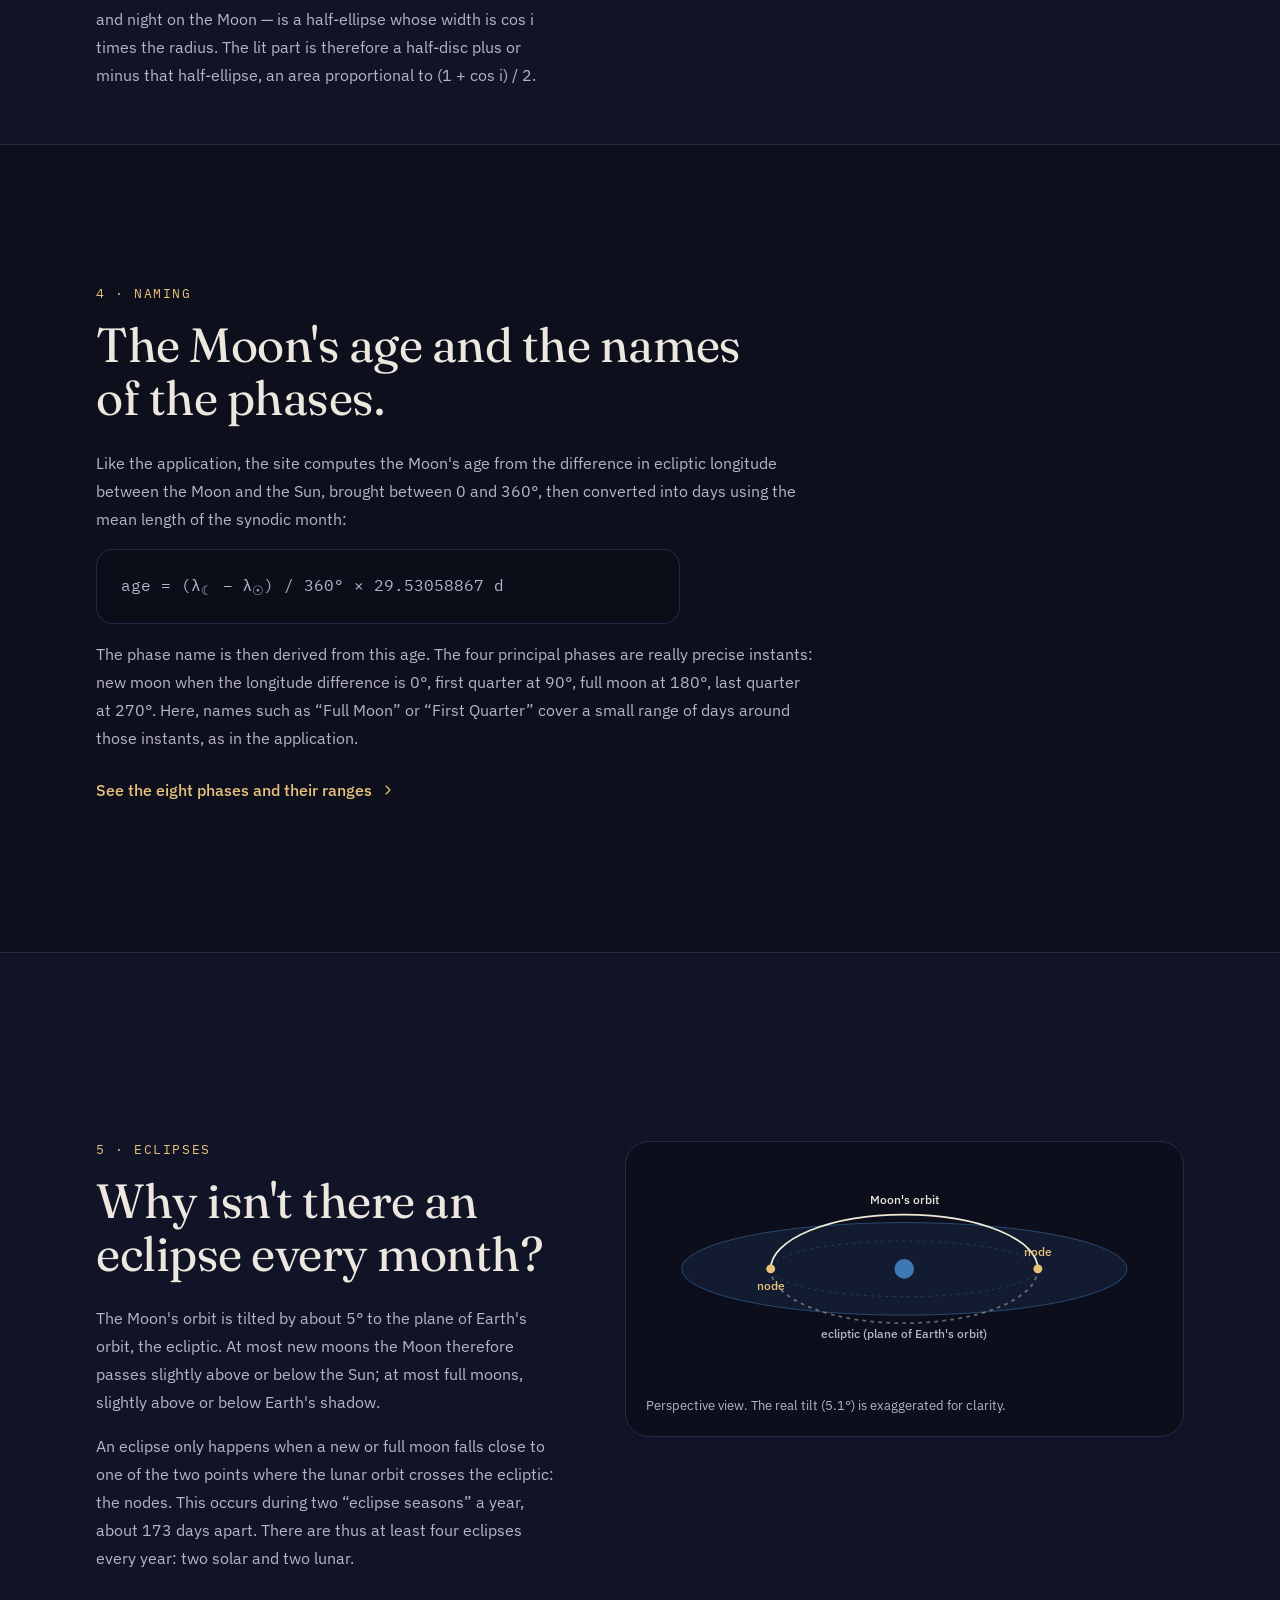
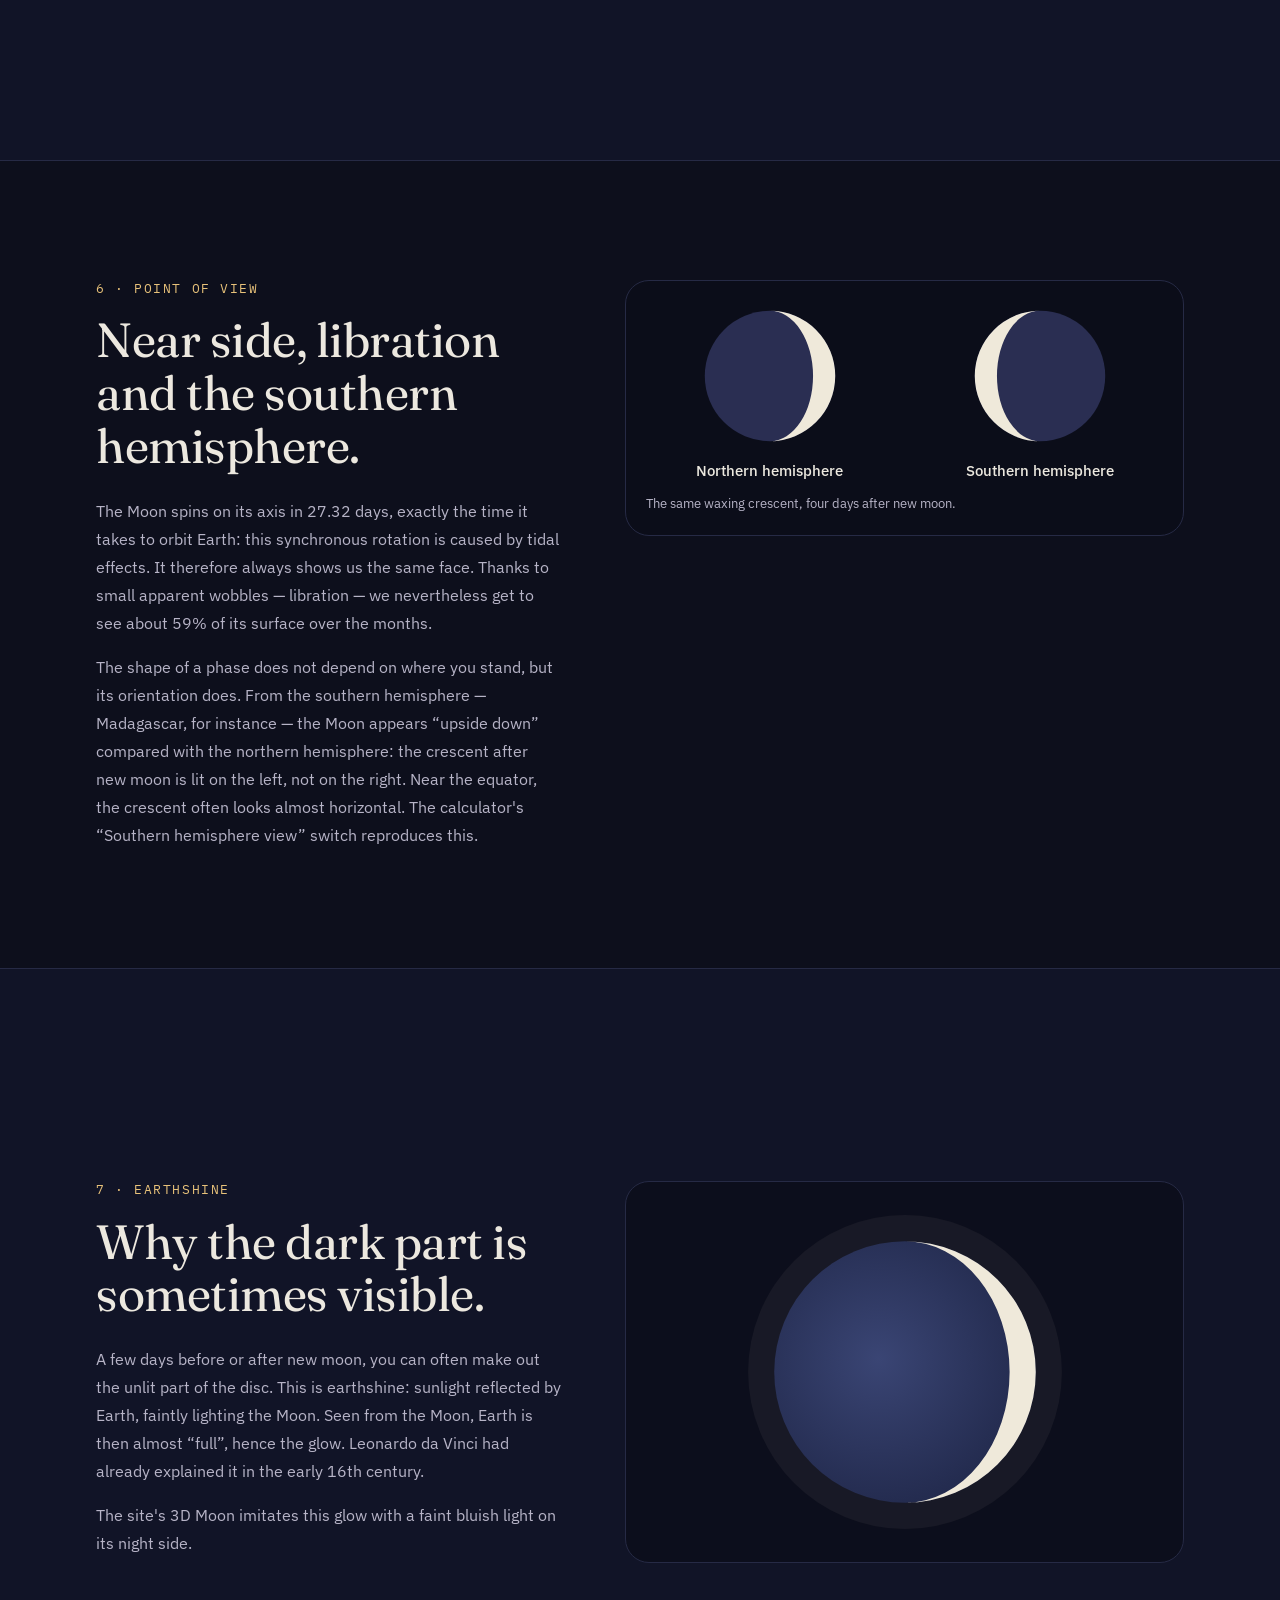
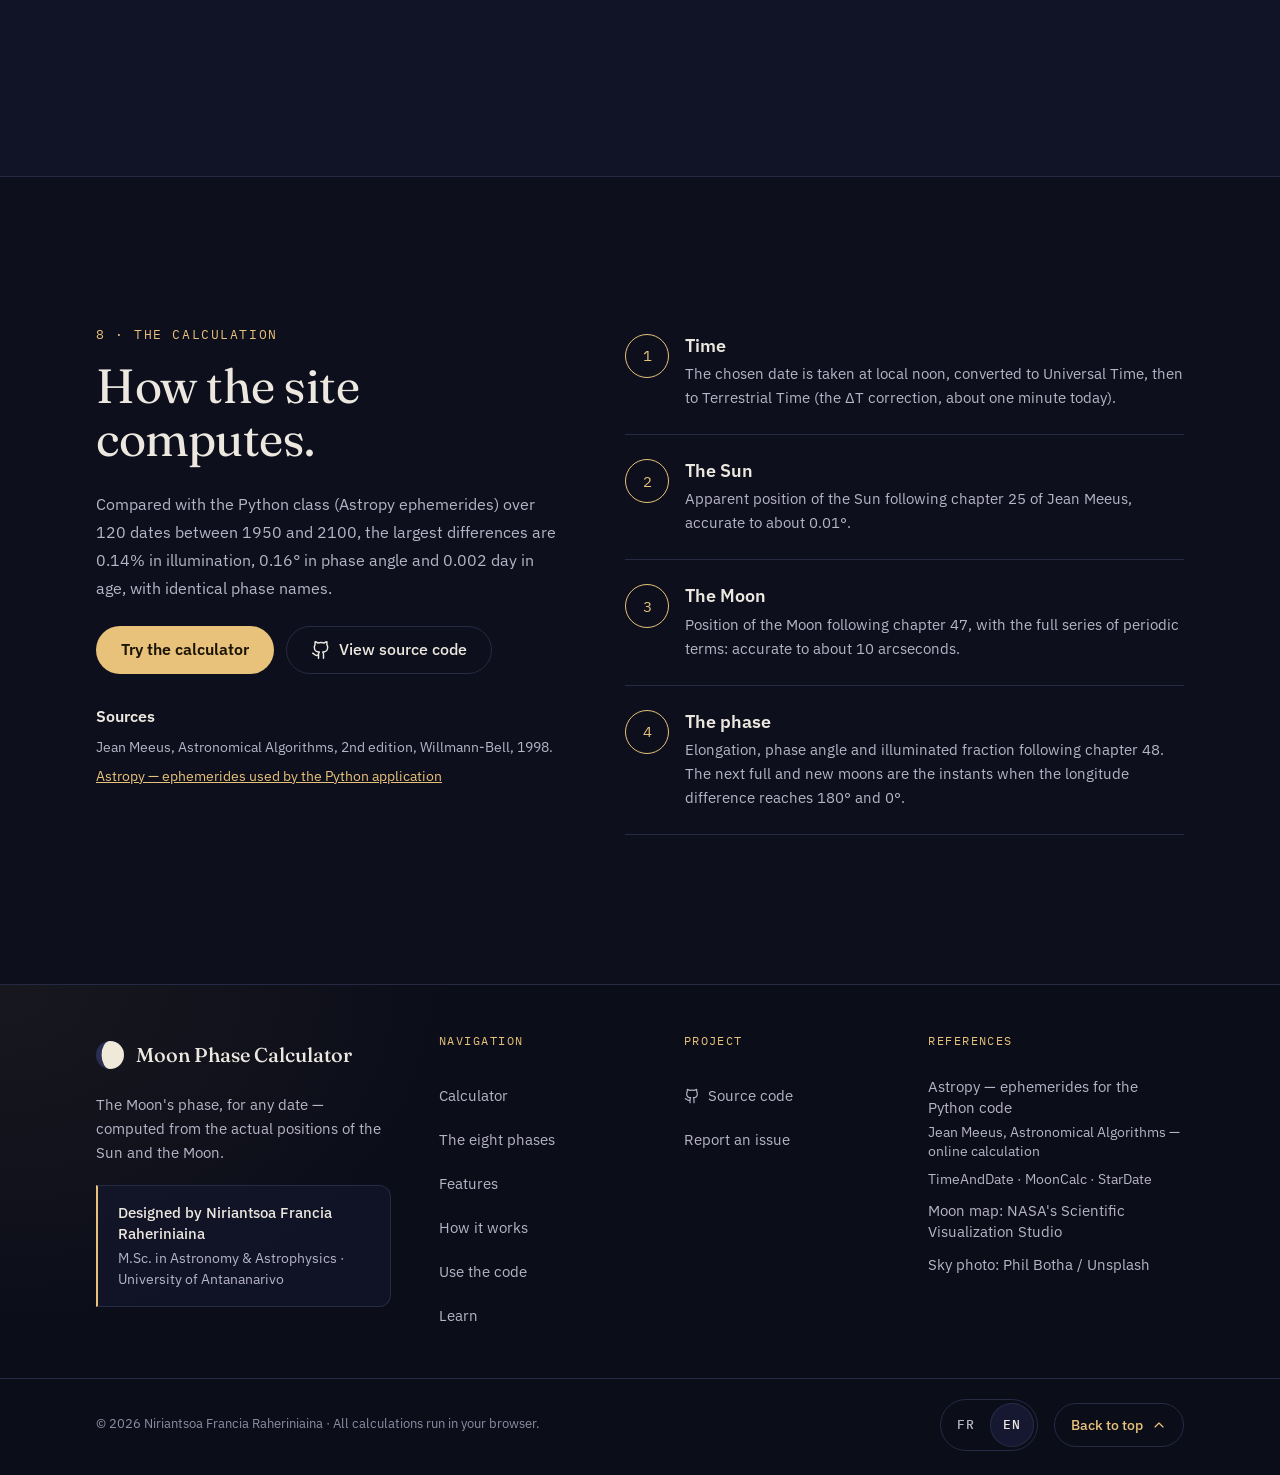
==== commit 2f1194f3: "Menu : « Physique » devient « Comprendre » (EN : « Learn ») Co-Authored-By: Claude Opus 5.5 <noreply" ====
--- a/site/physique.html
+++ b/site/physique.html
@@ -100,7 +100,7 @@
             <li><a href="index.html#fonctionnalites" data-i18n="nav.features">Fonctionnalités</a></li>
             <li><a href="index.html#comment" data-i18n="nav.how">Comment ça marche</a></li>
             <li><a href="index.html#code" data-i18n="nav.install">Utiliser le code</a></li>
-            <li><a href="physique.html" aria-current="page" data-i18n="nav.physics">Physique</a></li>
+            <li><a href="physique.html" aria-current="page" data-i18n="nav.physics">Comprendre</a></li>
           </ul>
         </nav>
         <div class="lang-switch" role="group" data-i18n-aria-label="lang.label" aria-label="Langue">
@@ -420,7 +420,7 @@
           <li><a href="index.html#fonctionnalites" data-i18n="nav.features">Fonctionnalités</a></li>
           <li><a href="index.html#comment" data-i18n="nav.how">Comment ça marche</a></li>
           <li><a href="index.html#code" data-i18n="nav.install">Utiliser le code</a></li>
-            <li><a href="physique.html" aria-current="page" data-i18n="nav.physics">Physique</a></li>
+            <li><a href="physique.html" aria-current="page" data-i18n="nav.physics">Comprendre</a></li>
         </ul>
       </nav>
 
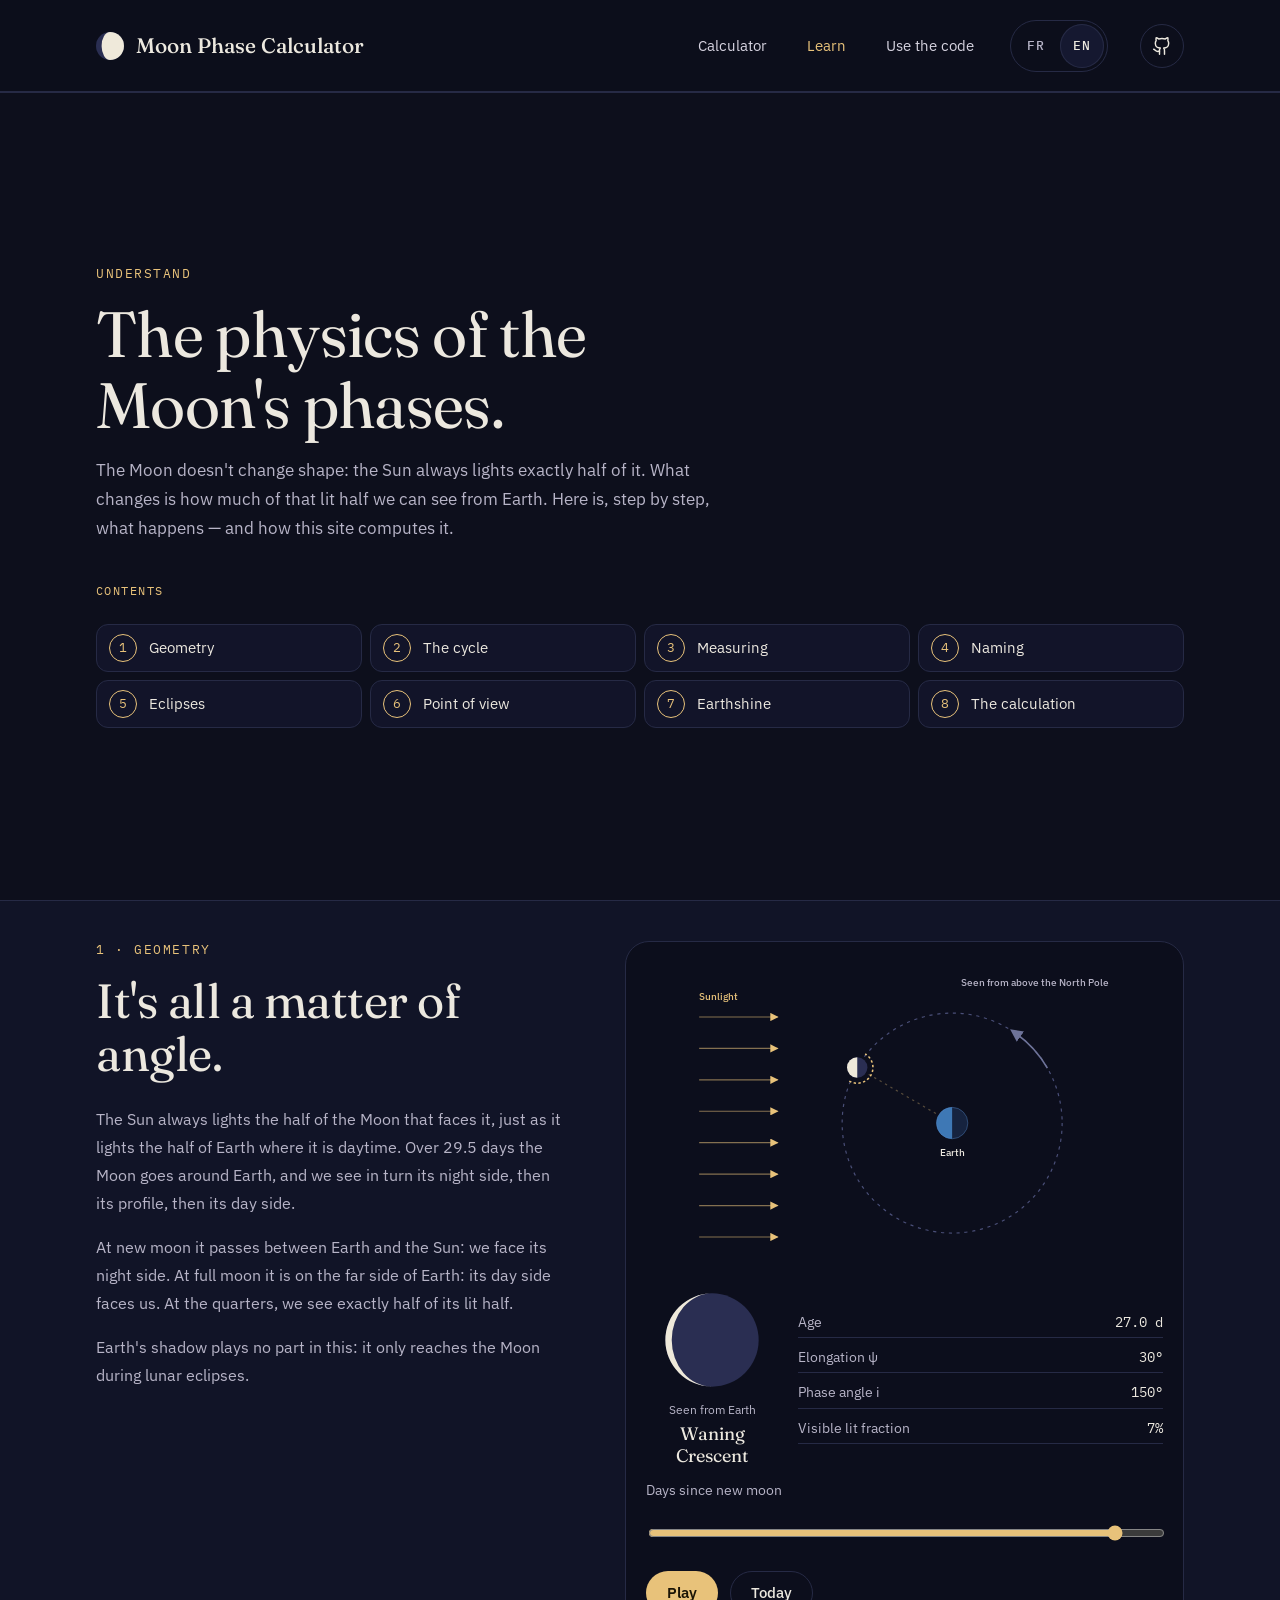
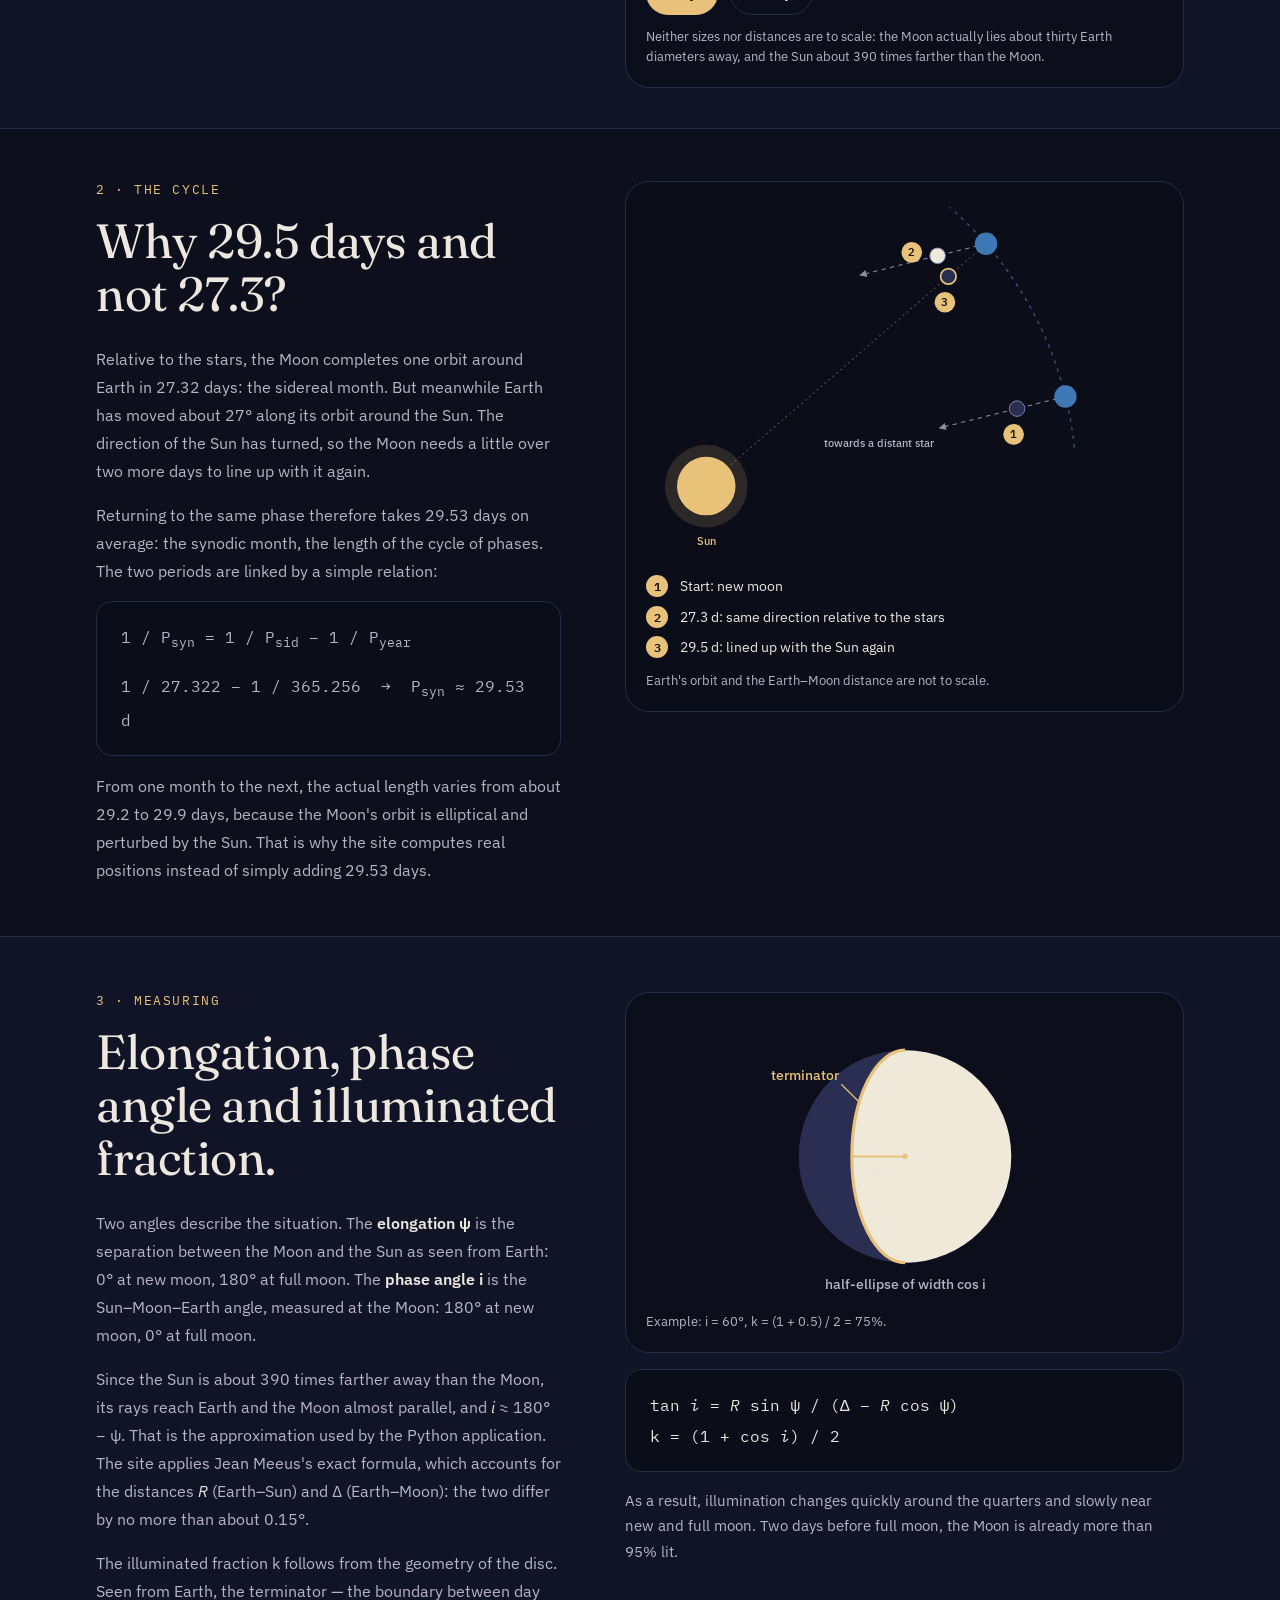
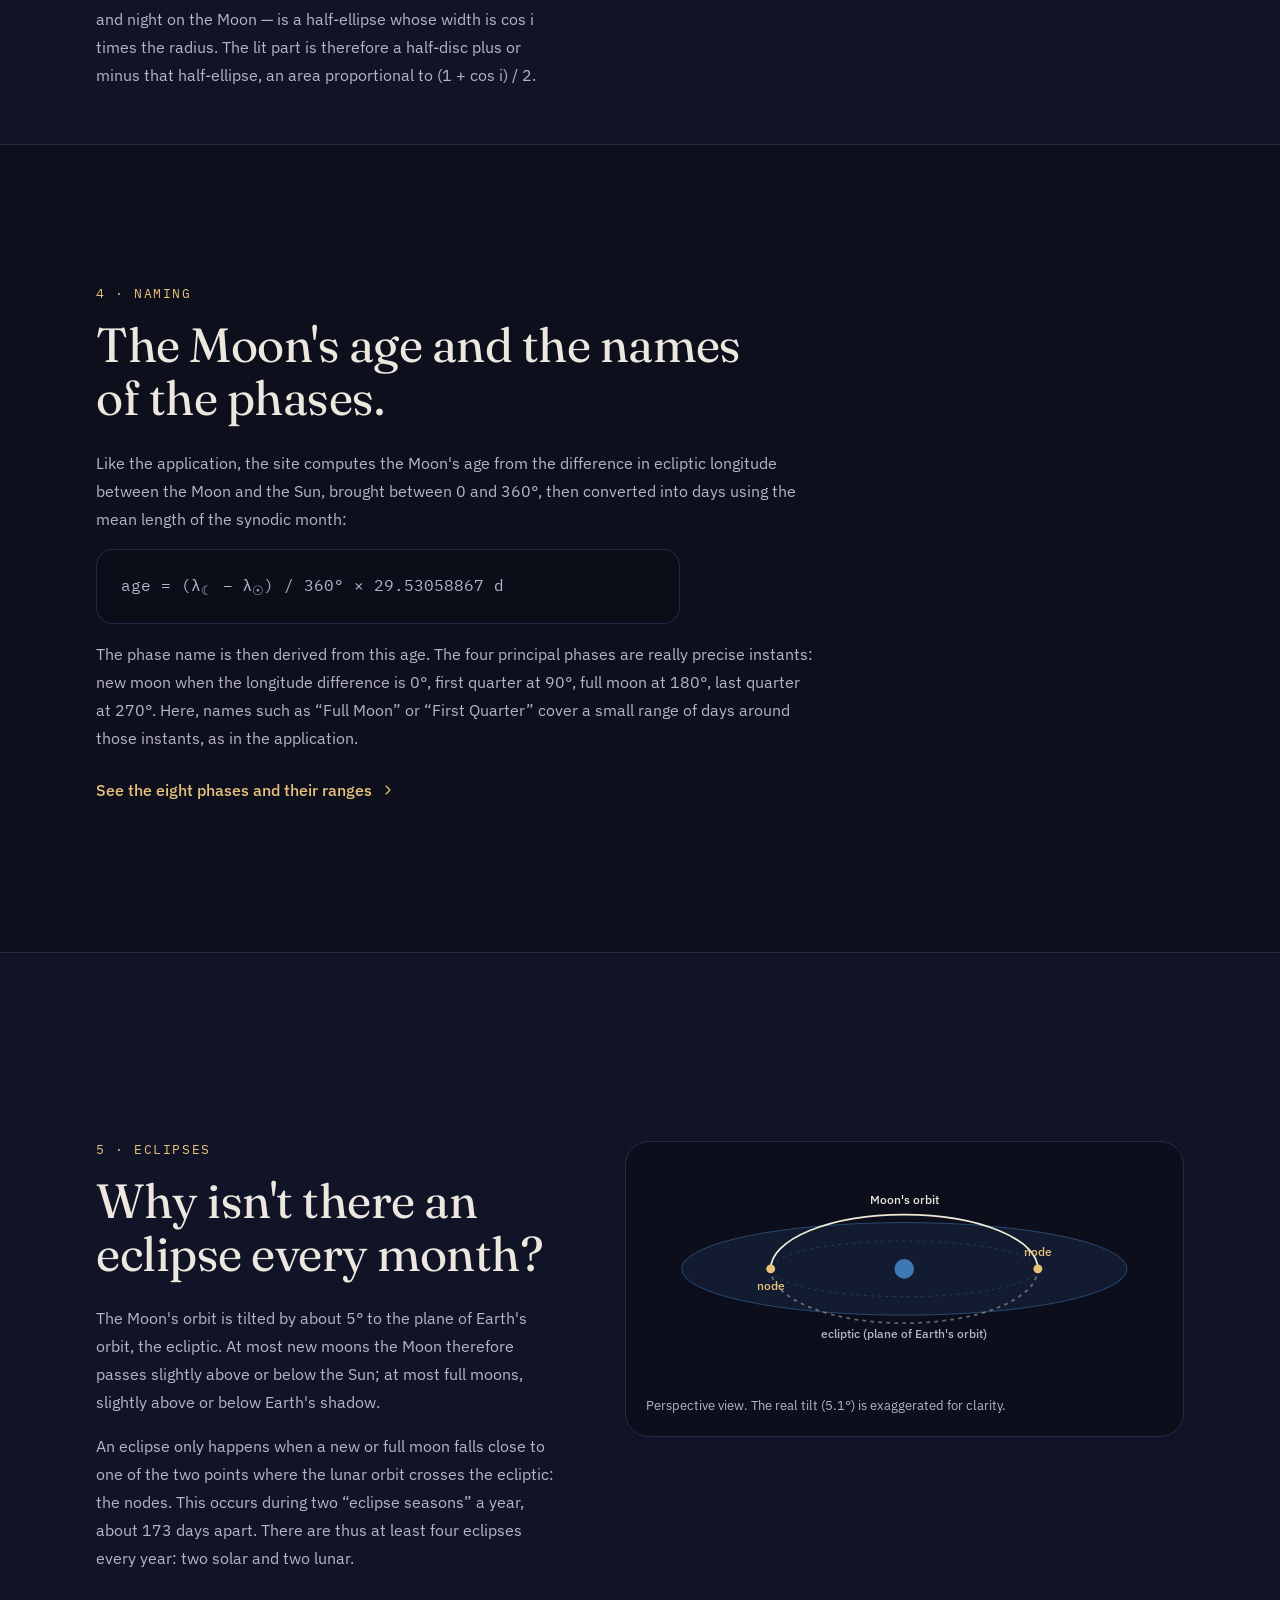
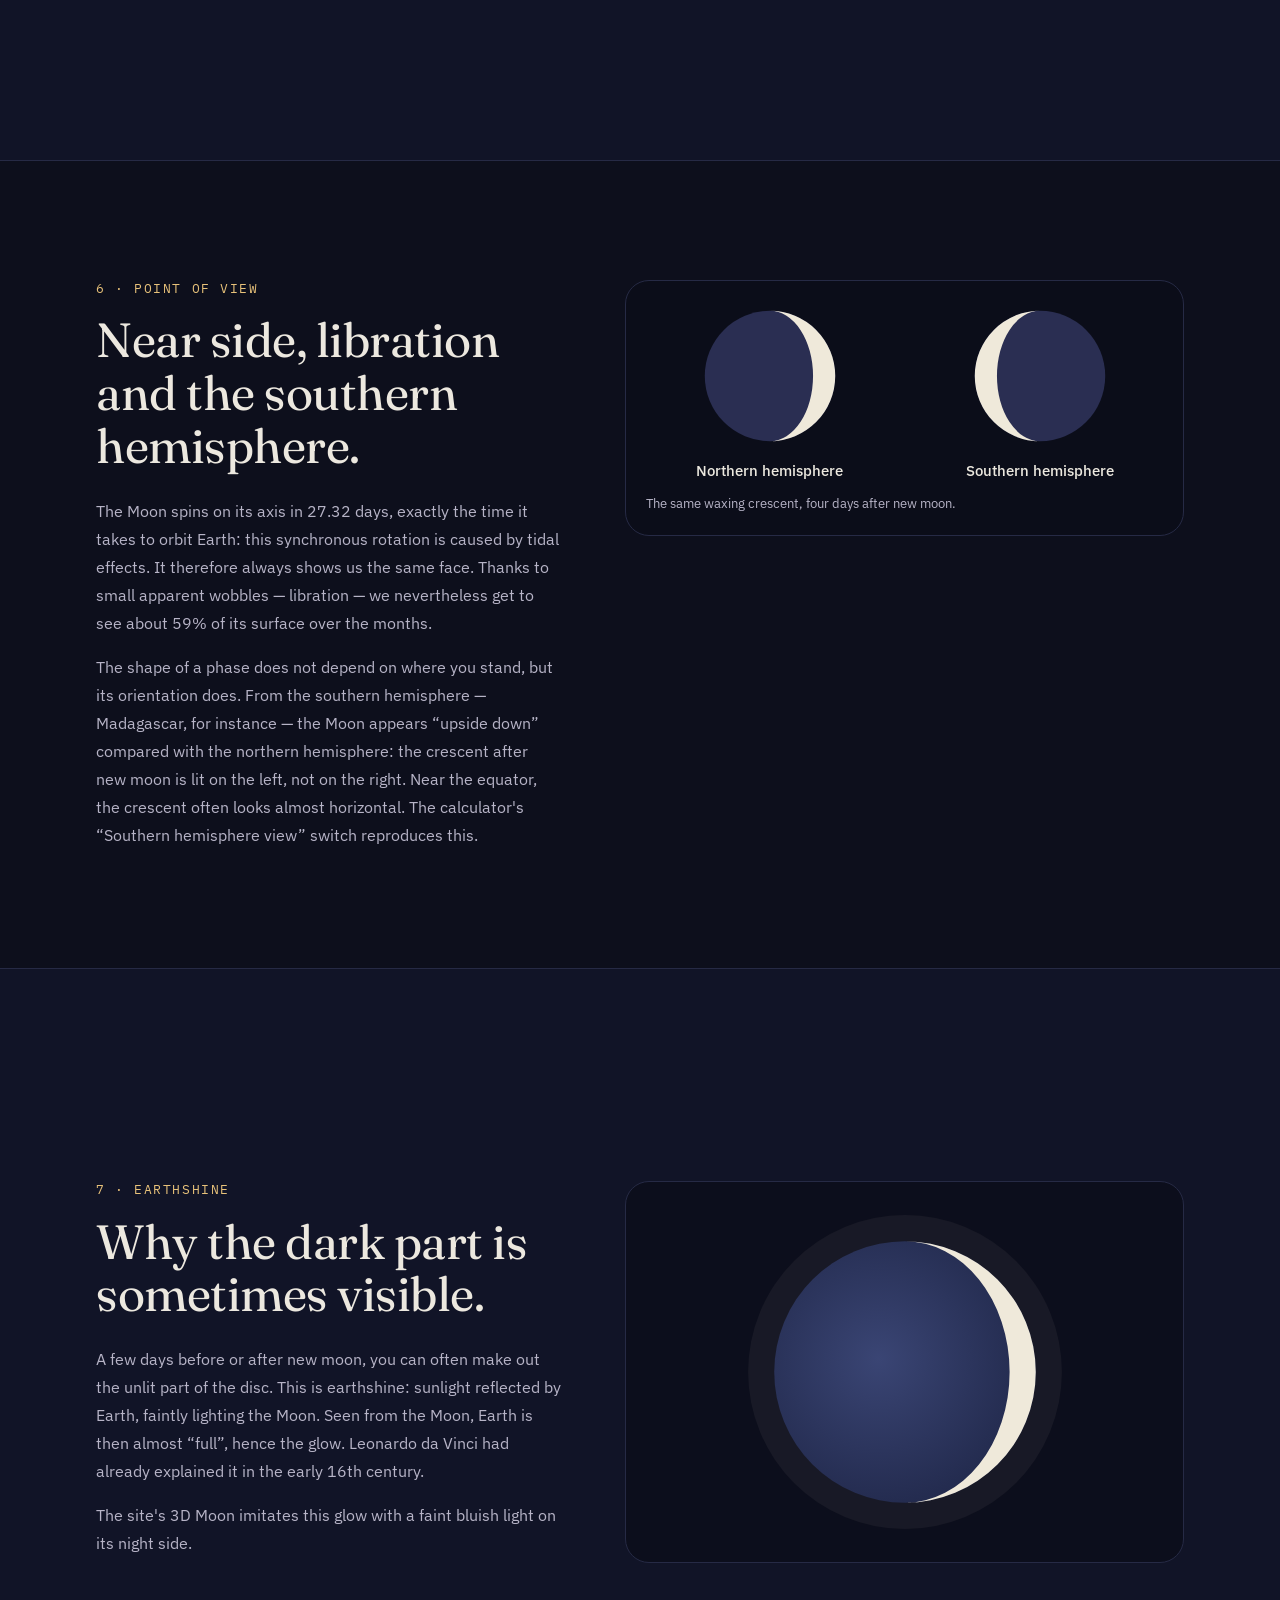
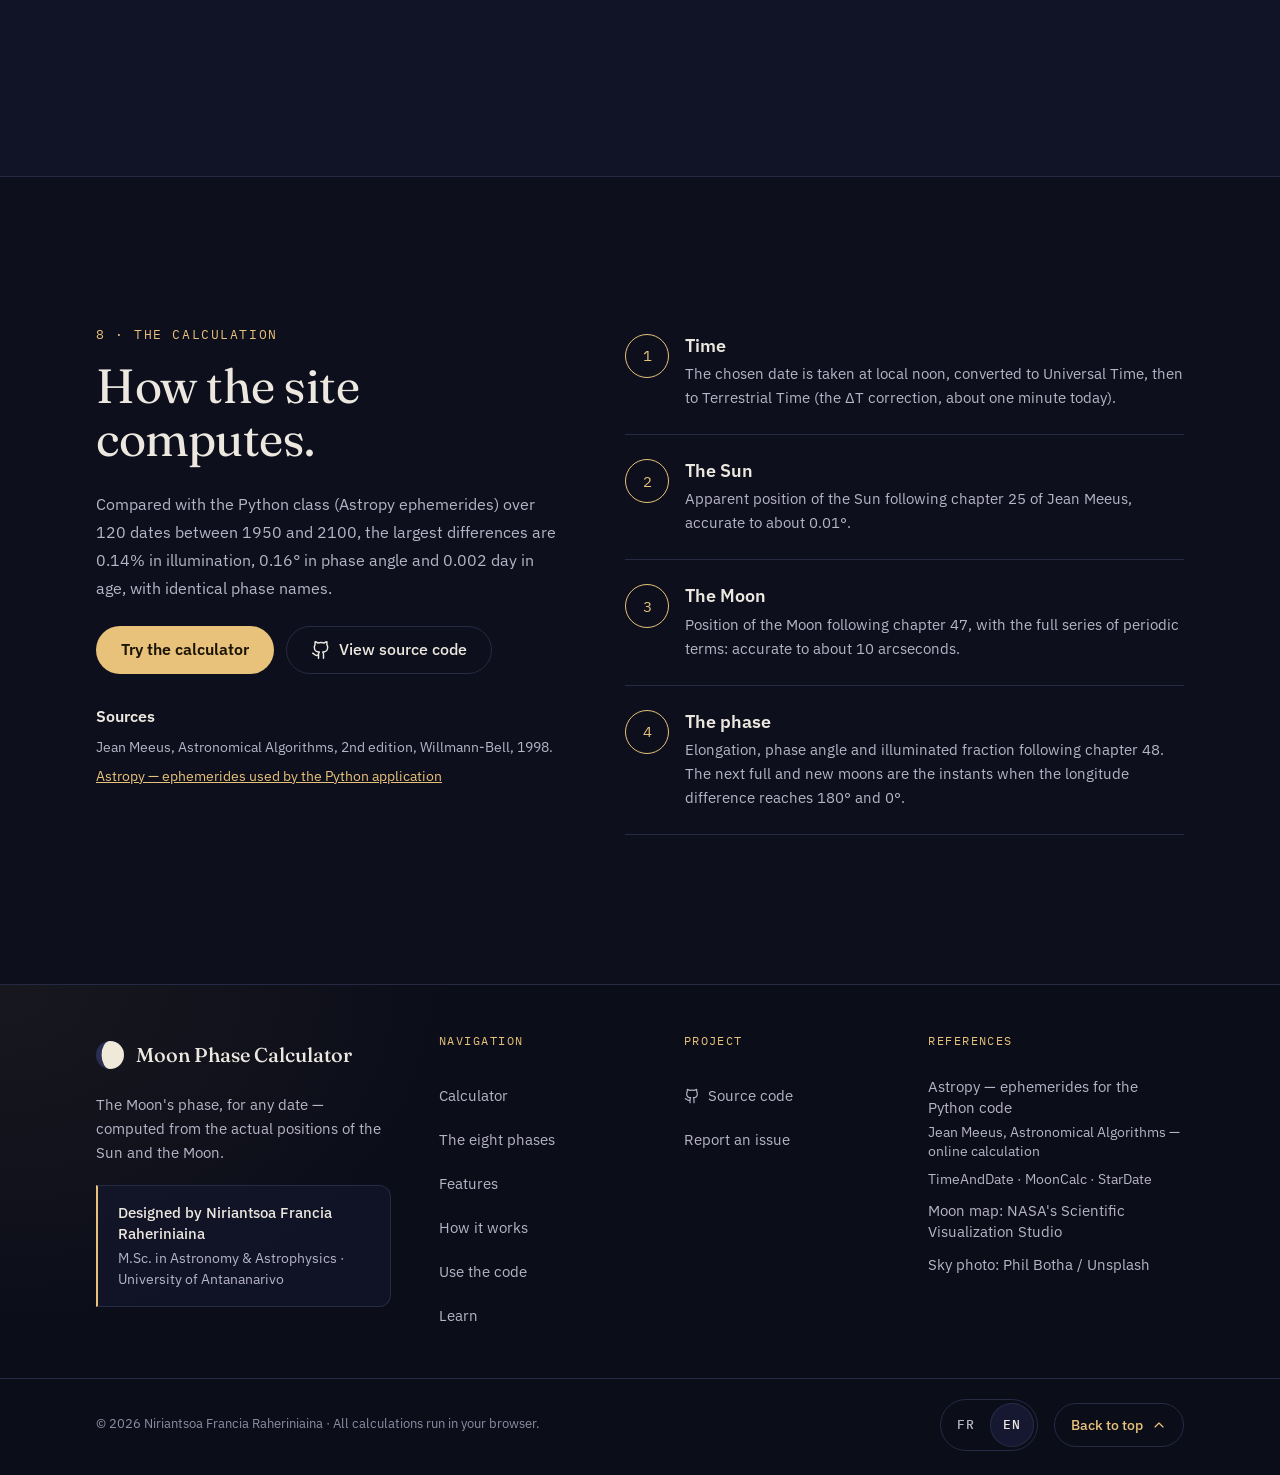
==== commit ed950279: "Allège le menu : Calculateur · Comprendre · Utiliser le code « Fonctionnalités » et « Comment ça mar" ====
--- a/site/physique.html
+++ b/site/physique.html
@@ -33,7 +33,7 @@
   <link rel="preconnect" href="https://fonts.googleapis.com">
   <link rel="preconnect" href="https://fonts.gstatic.com" crossorigin>
   <link rel="stylesheet" href="https://fonts.googleapis.com/css2?family=Fraunces:opsz,wght@9..144,400&family=IBM+Plex+Mono:wght@400&family=IBM+Plex+Sans:wght@400;500;600&display=swap">
-  <link rel="stylesheet" href="css/styles.css?v=2026-09-26o">
+  <link rel="stylesheet" href="css/styles.css?v=2026-09-26p">
   <script type="module" src="js/physique.js"></script>
   <script>
     /* Une ancienne version du site installait un service worker qui servait du CSS/JS périmé.
@@ -97,18 +97,16 @@
         <nav data-i18n-aria-label="nav.label" aria-label="Navigation principale">
           <ul class="nav-list">
             <li><a href="index.html#calculateur" data-i18n="nav.calculator">Calculateur</a></li>
-            <li><a href="index.html#fonctionnalites" data-i18n="nav.features">Fonctionnalités</a></li>
-            <li><a href="index.html#comment" data-i18n="nav.how">Comment ça marche</a></li>
+            <li><a href="physique.html" aria-current="page" data-i18n="nav.physics">Comprendre</a></li>
             <li><a href="index.html#code" data-i18n="nav.install">Utiliser le code</a></li>
-            <li><a href="physique.html" aria-current="page" data-i18n="nav.physics">Comprendre</a></li>
           </ul>
         </nav>
         <div class="lang-switch" role="group" data-i18n-aria-label="lang.label" aria-label="Langue">
           <button type="button" data-lang="fr" aria-pressed="true" lang="fr"><abbr title="Français">FR</abbr></button>
           <button type="button" data-lang="en" aria-pressed="false" lang="en"><abbr title="English">EN</abbr></button>
         </div>
-        <a class="btn btn-outline btn-sm" href="https://github.com/niriantsoa1304/Moon_Phase_Calculator_Francia">
-          <svg class="icon" aria-hidden="true"><use href="#i-github"/></svg>GitHub
+        <a class="btn btn-outline btn-sm gh-btn" href="https://github.com/niriantsoa1304/Moon_Phase_Calculator_Francia" title="GitHub">
+          <svg class="icon" aria-hidden="true"><use href="#i-github"/></svg><span class="gh-label">GitHub</span>
         </a>
       </div>
     </div>
--- a/site/css/styles.css
+++ b/site/css/styles.css
@@ -518,6 +518,9 @@
   .nav-list a[aria-current="true"]::after { transform: scaleX(1); }
   .lang-switch { align-self: center; }
   .menu .btn-outline { align-self: center; }
+  /* Bouton GitHub réduit à son icône sur ordinateur (le texte reste lu par les lecteurs d'écran). */
+  .gh-btn { width: 44px; padding: 0; }
+  .gh-label { position: absolute; width: 1px; height: 1px; overflow: hidden; clip: rect(0 0 0 0); white-space: nowrap; }
   .logo { font-size: 1.3125rem; }
 
   html { scroll-snap-type: y mandatory; }
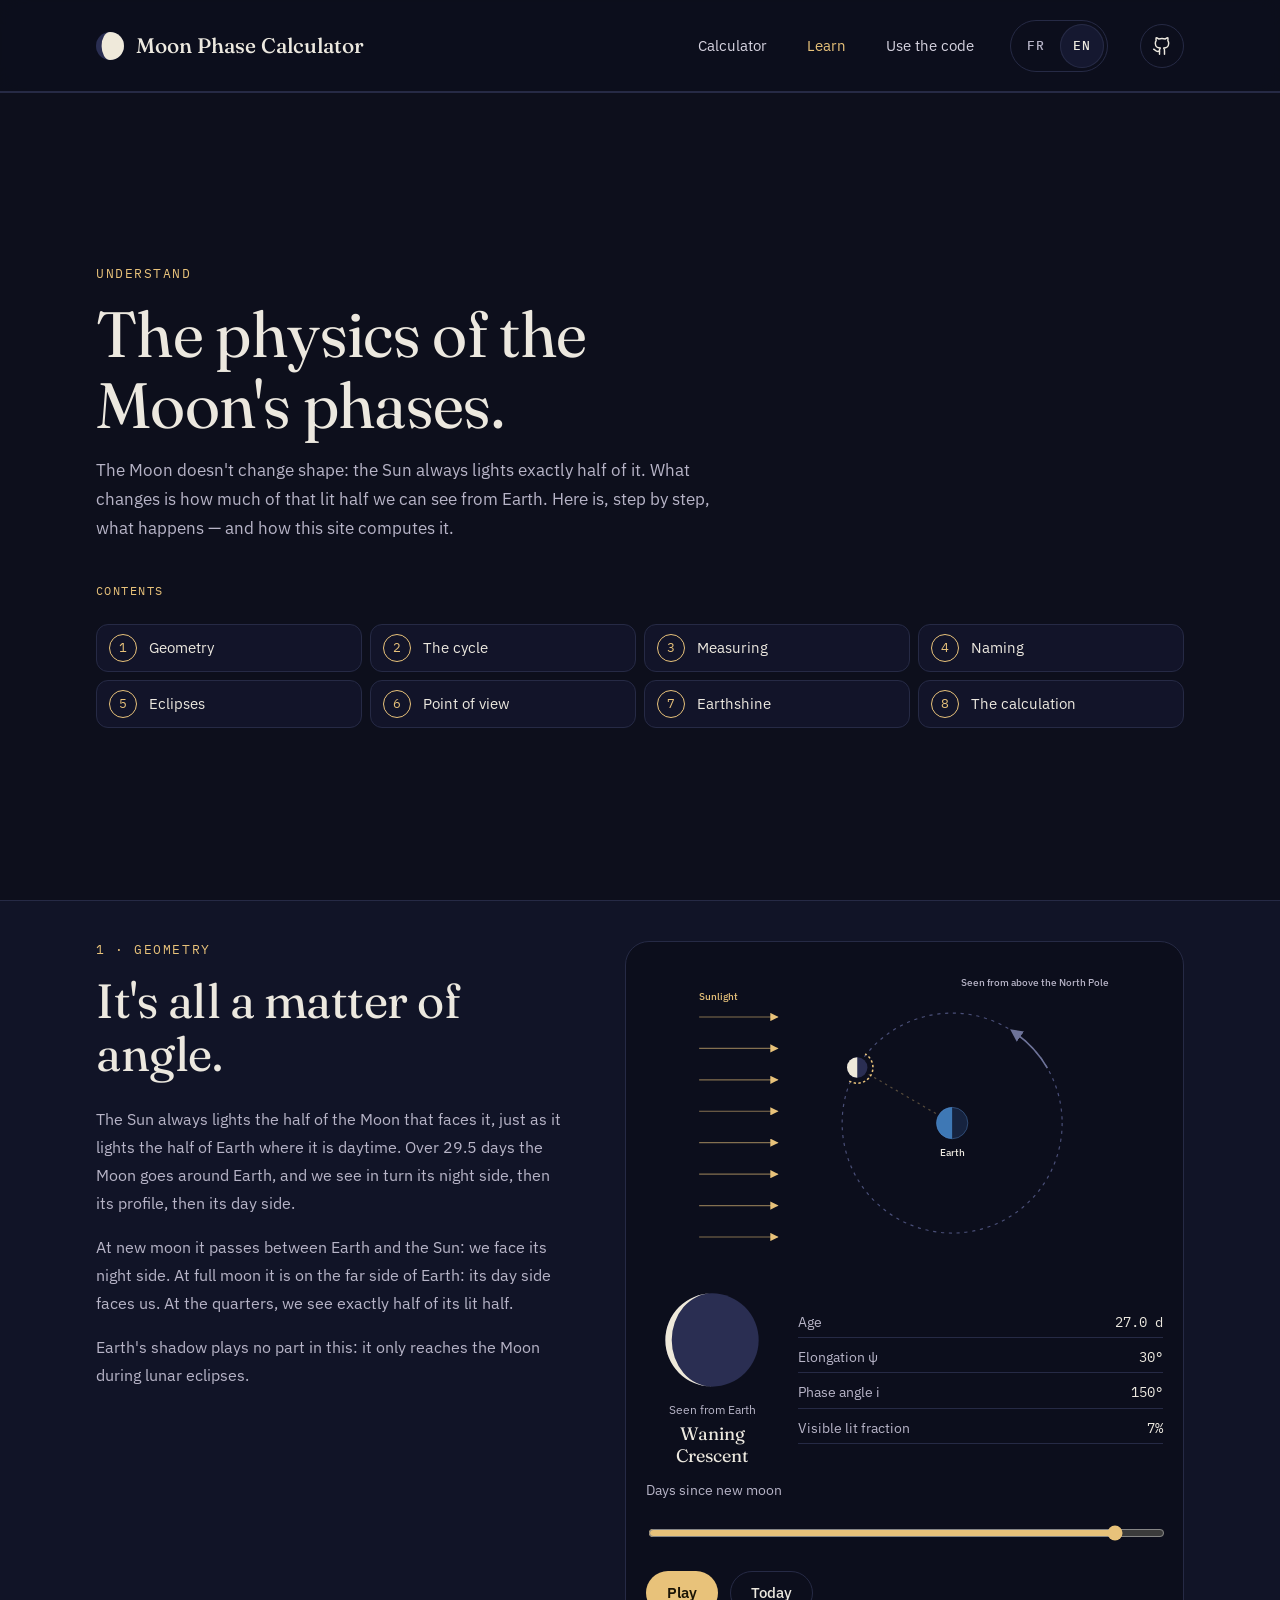
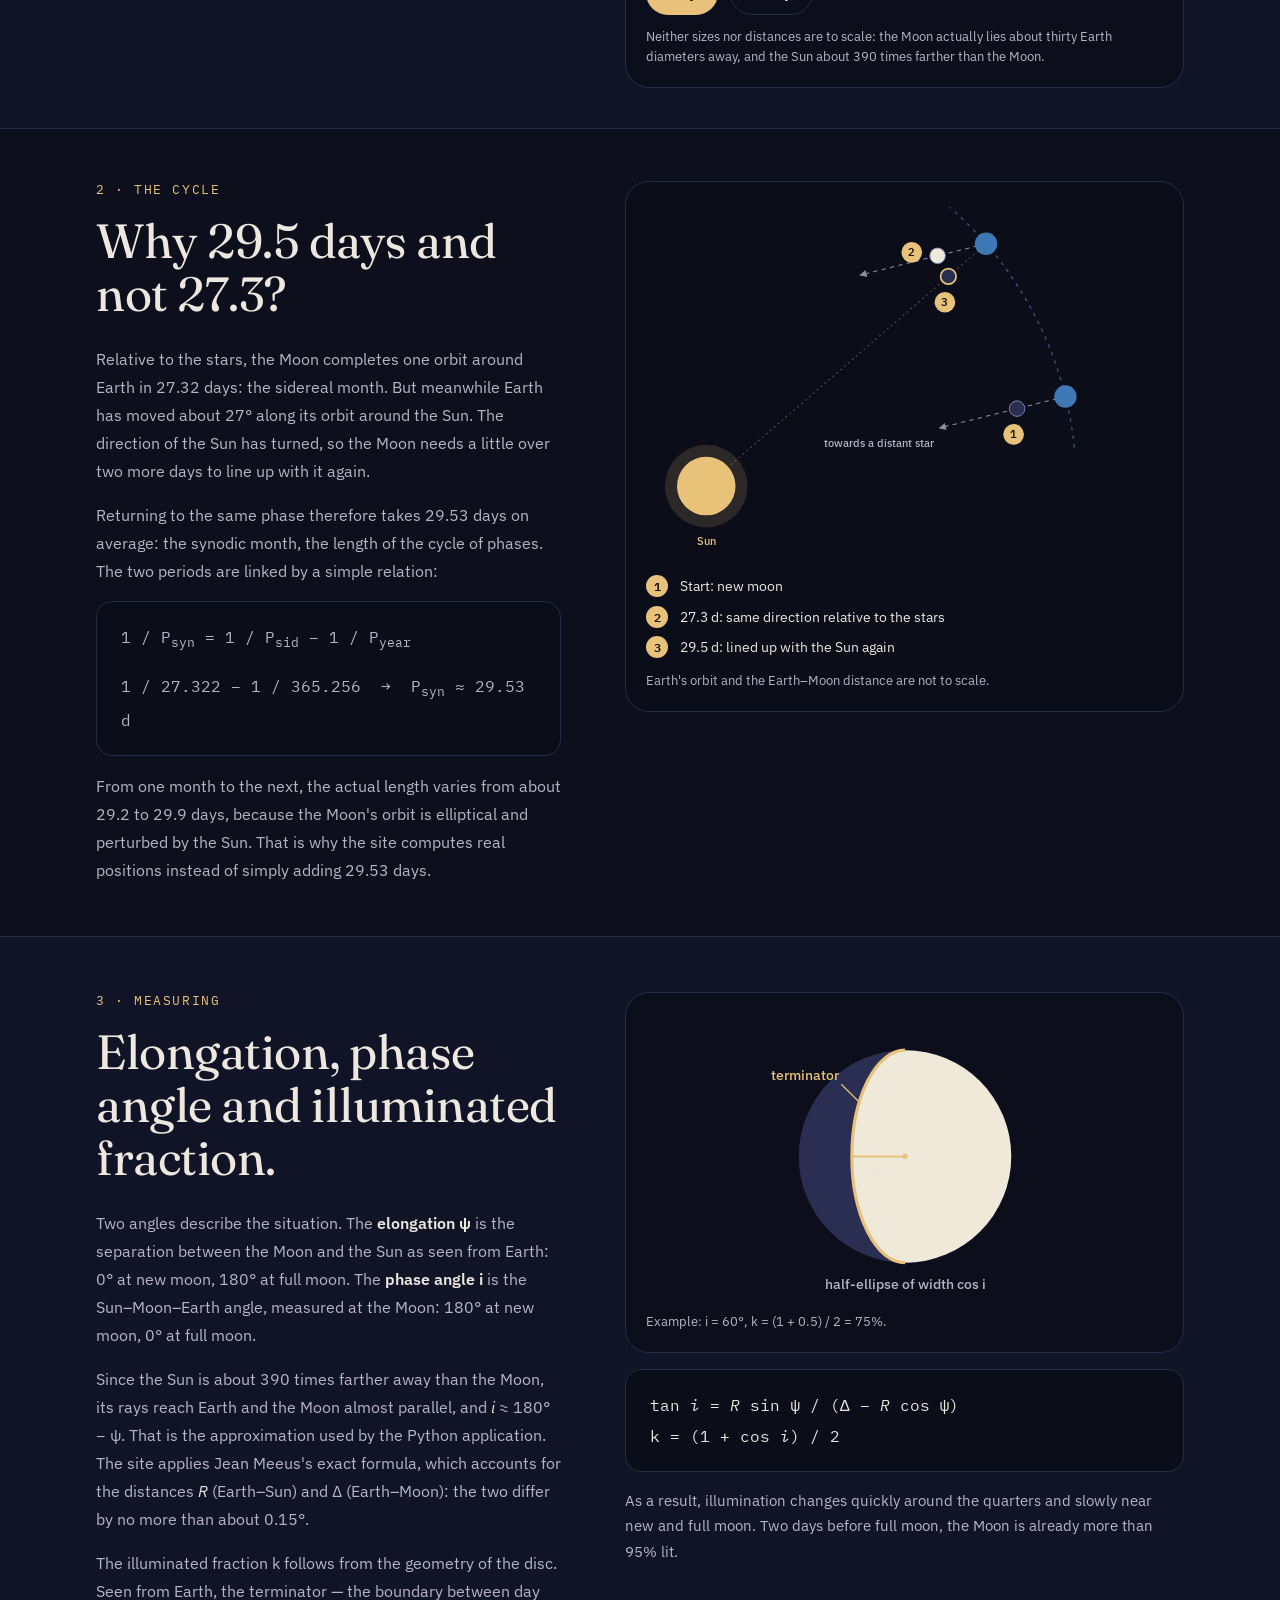
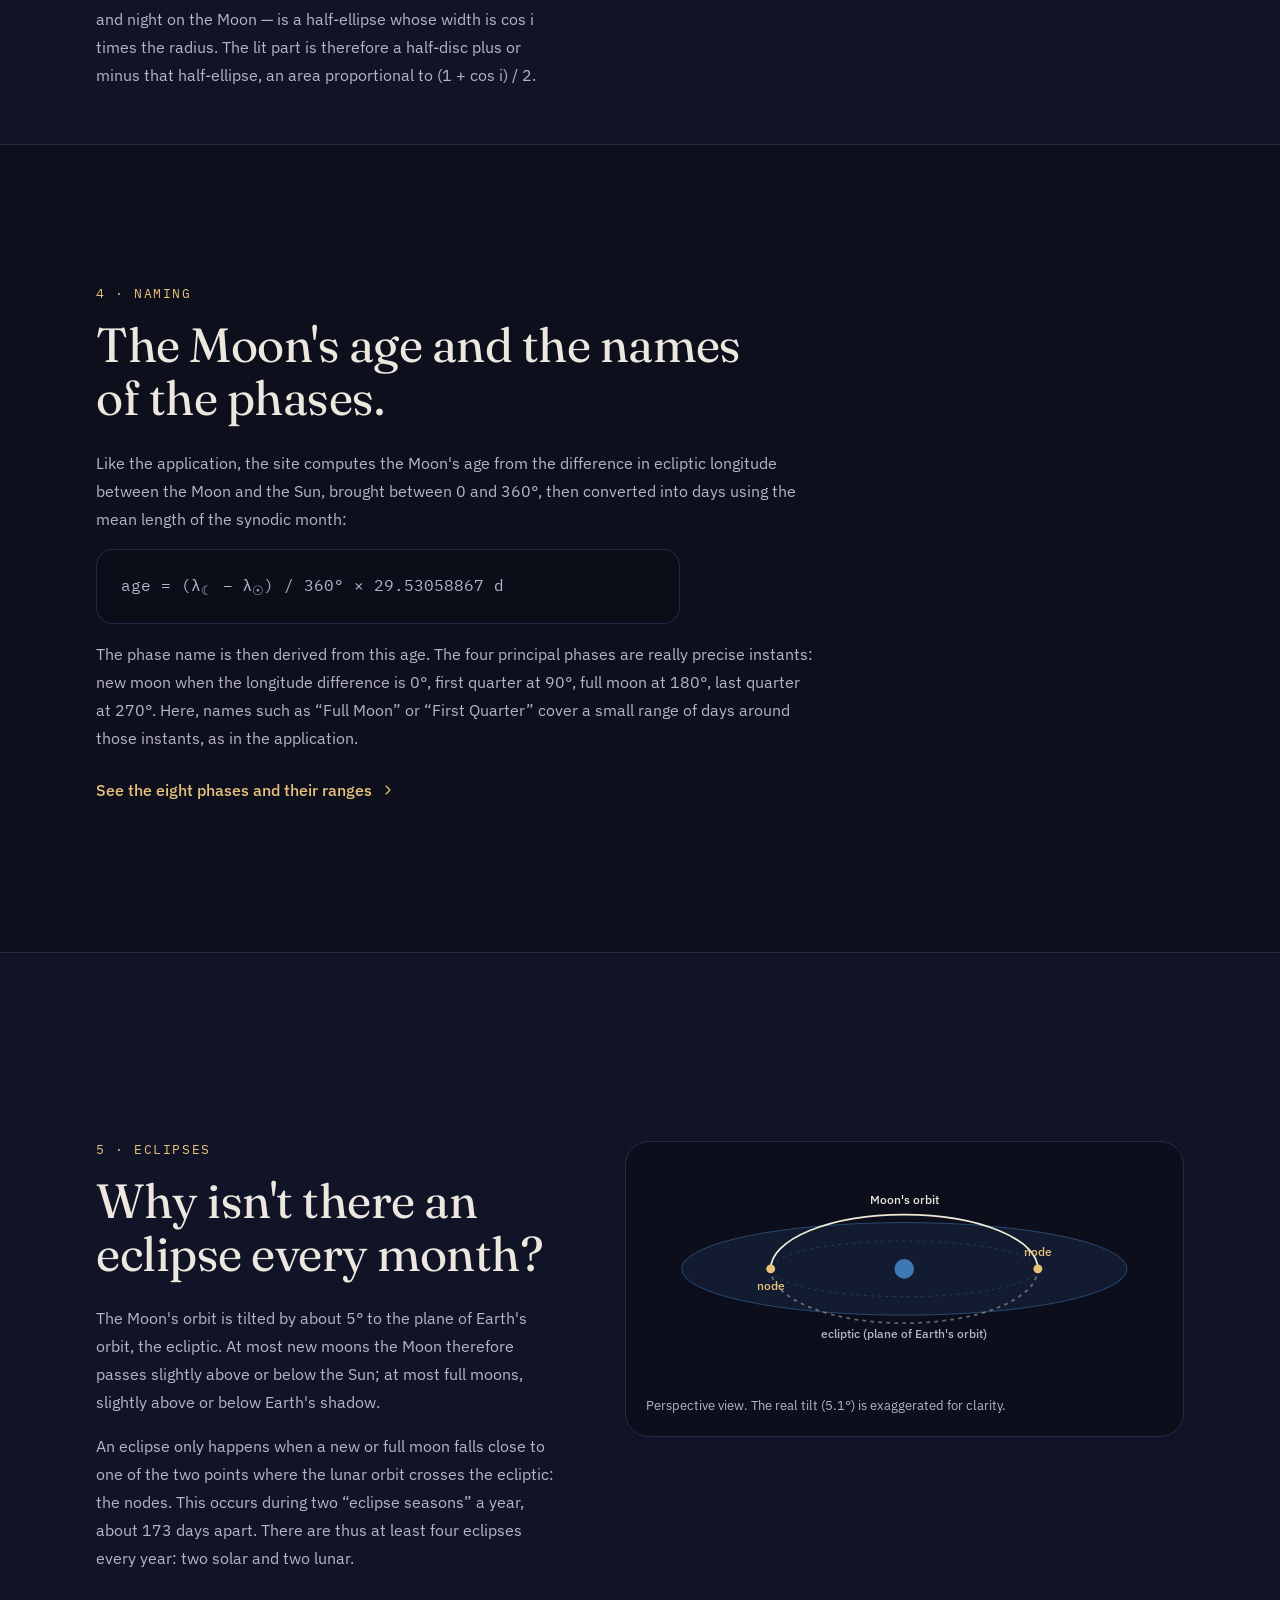
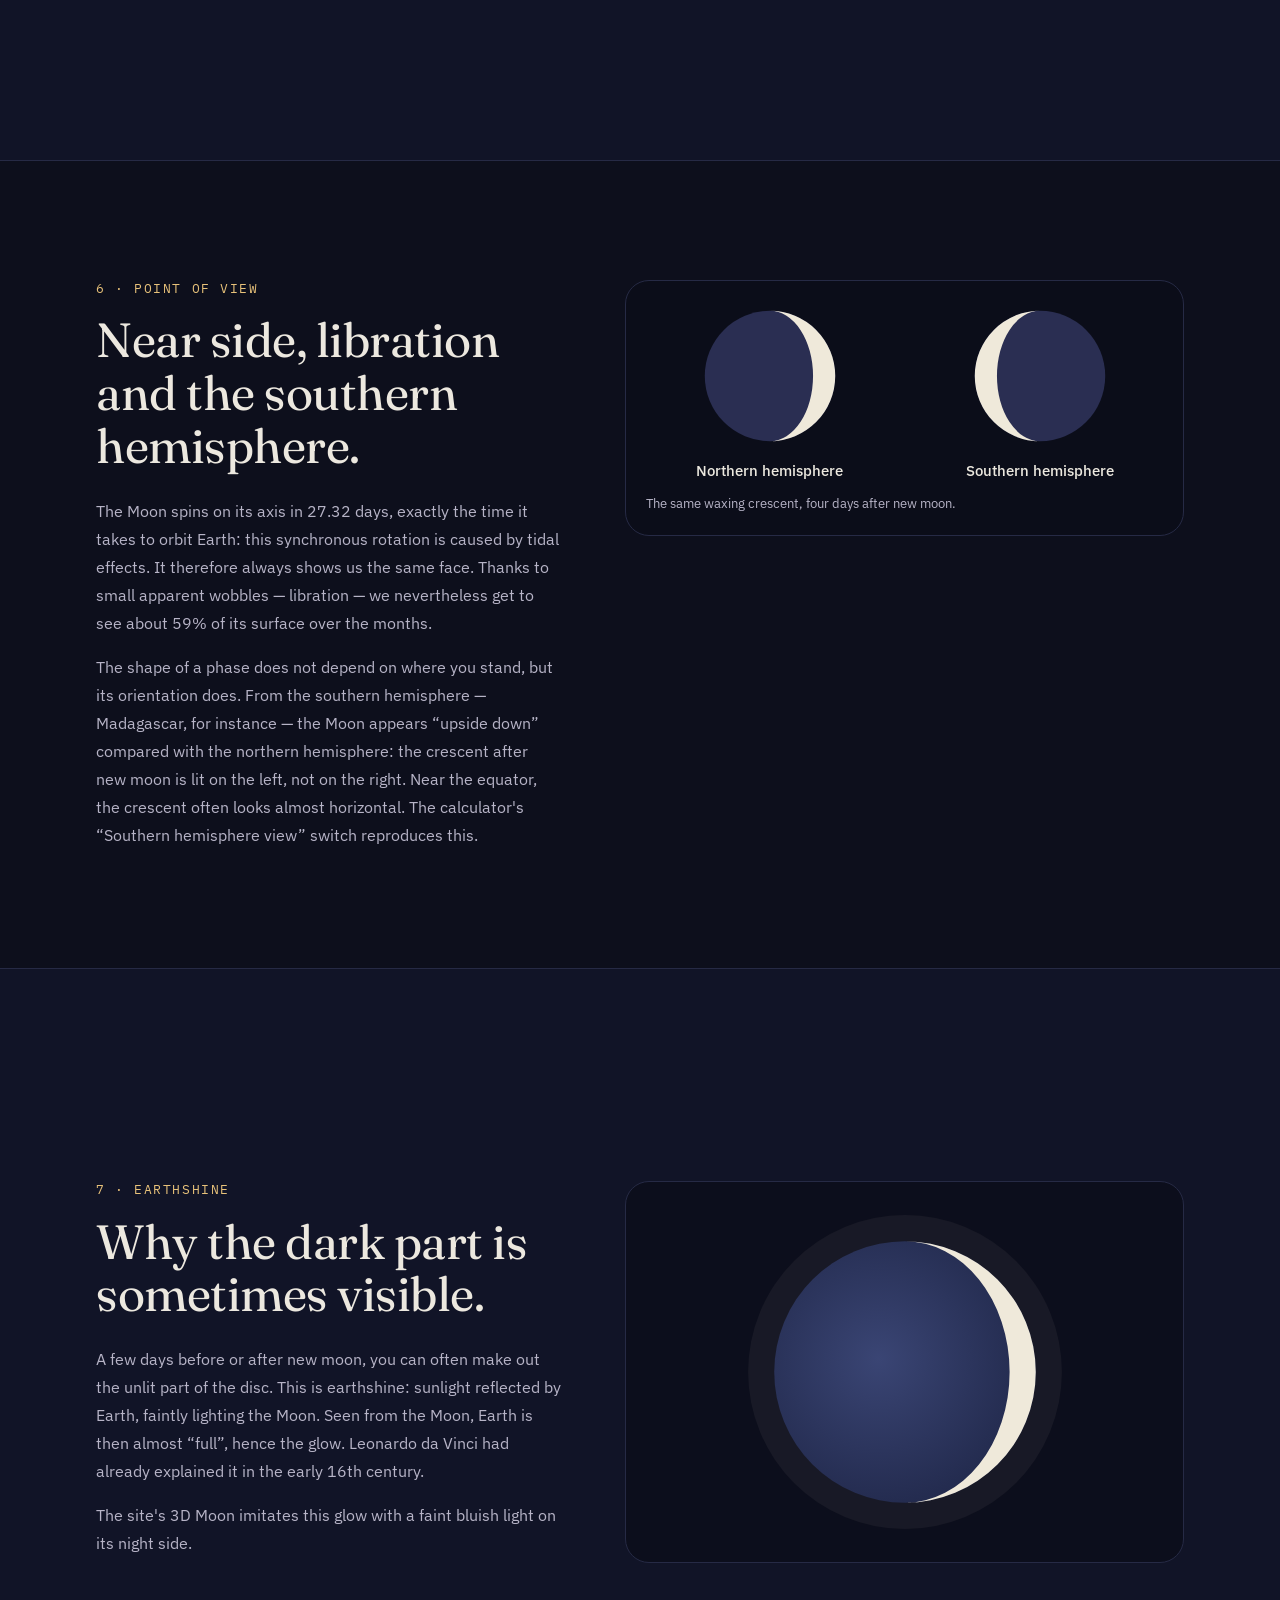
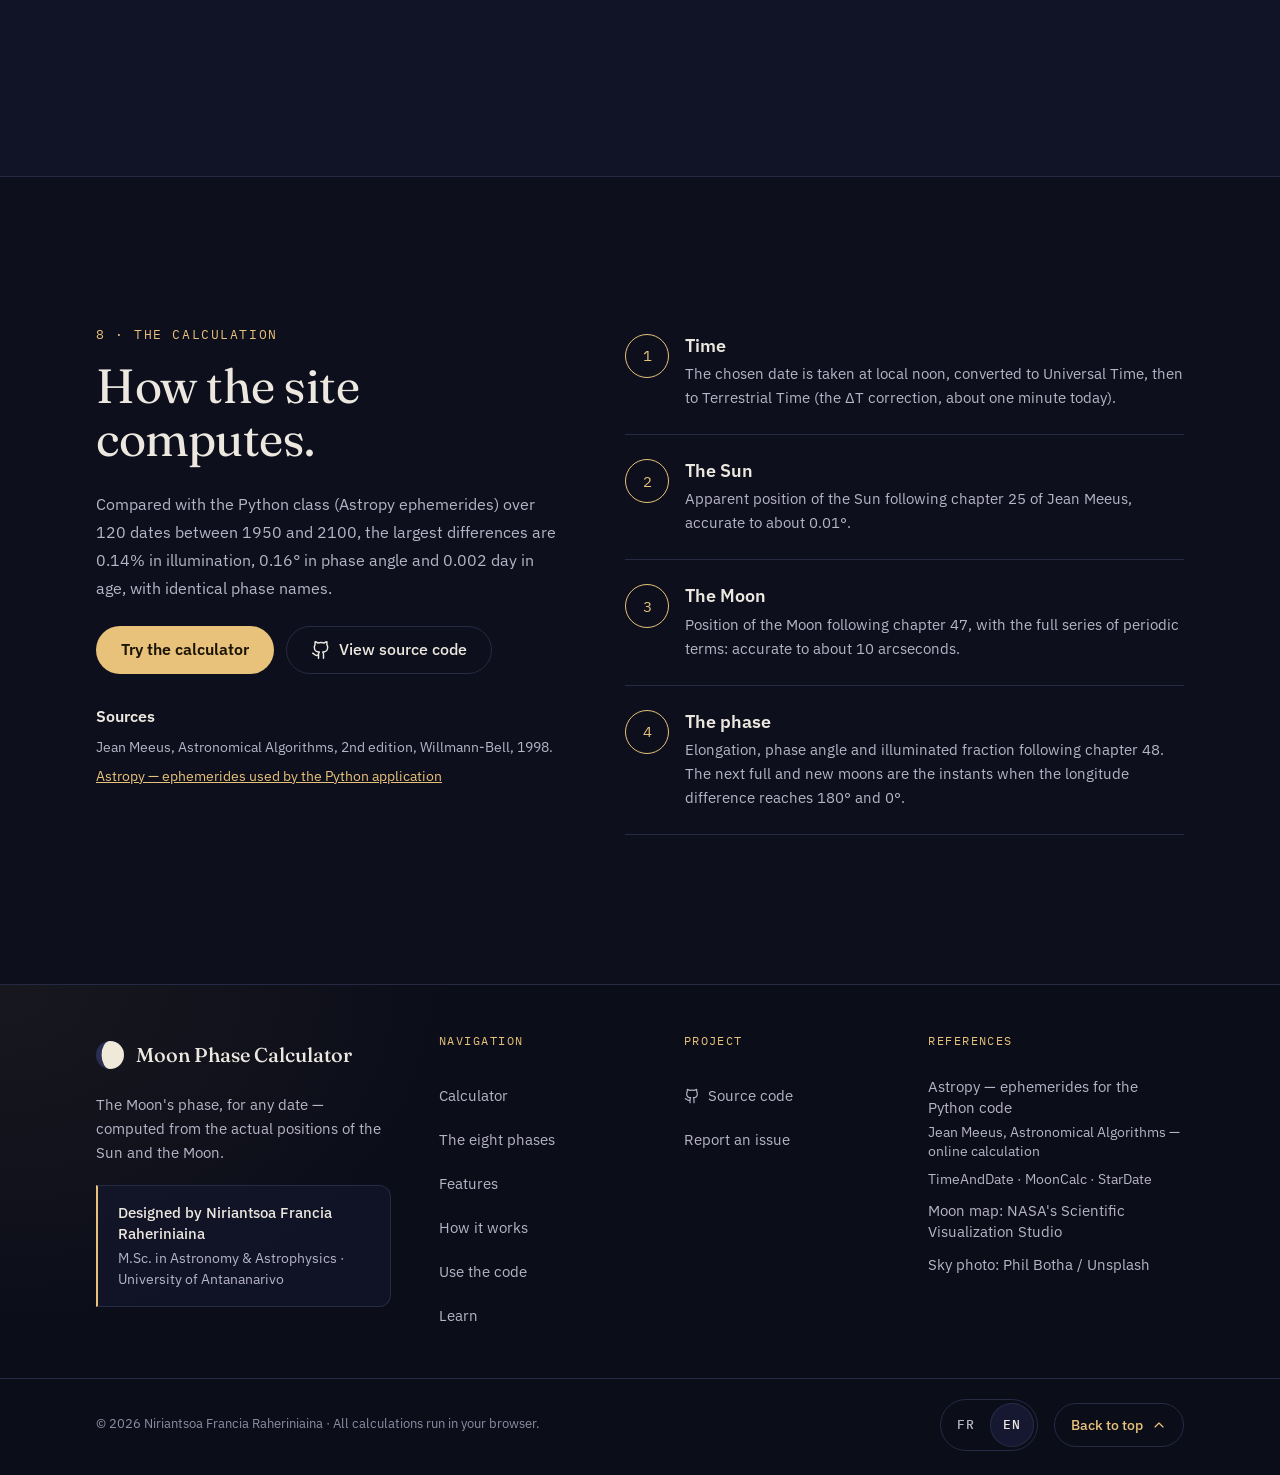
==== commit 10446e99: "En-tête plus transparent (fond 88 % → 62 %, flou renforcé) Co-Authored-By: Claude Opus 5.5 <noreply@" ====
--- a/site/physique.html
+++ b/site/physique.html
@@ -33,7 +33,7 @@
   <link rel="preconnect" href="https://fonts.googleapis.com">
   <link rel="preconnect" href="https://fonts.gstatic.com" crossorigin>
   <link rel="stylesheet" href="https://fonts.googleapis.com/css2?family=Fraunces:opsz,wght@9..144,400&family=IBM+Plex+Mono:wght@400&family=IBM+Plex+Sans:wght@400;500;600&display=swap">
-  <link rel="stylesheet" href="css/styles.css?v=2026-09-26p">
+  <link rel="stylesheet" href="css/styles.css?v=2026-09-26q">
   <script type="module" src="js/physique.js"></script>
   <script>
     /* Une ancienne version du site installait un service worker qui servait du CSS/JS périmé.
--- a/site/css/styles.css
+++ b/site/css/styles.css
@@ -125,8 +125,8 @@
 /* ---------- En-tête ---------- */
 .site-header {
   position: sticky; top: 0; z-index: 50;
-  background: rgba(13, 15, 28, 0.88);
-  -webkit-backdrop-filter: blur(12px); backdrop-filter: blur(12px);
+  background: rgba(13, 15, 28, 0.62);
+  -webkit-backdrop-filter: blur(14px) saturate(1.2); backdrop-filter: blur(14px) saturate(1.2);
   border-bottom: 1px solid var(--border);
 }
 .header-inner { display: flex; align-items: center; justify-content: space-between; min-height: calc(var(--header-h) - 1px); gap: var(--s-4); } /* + 1 px de bordure */
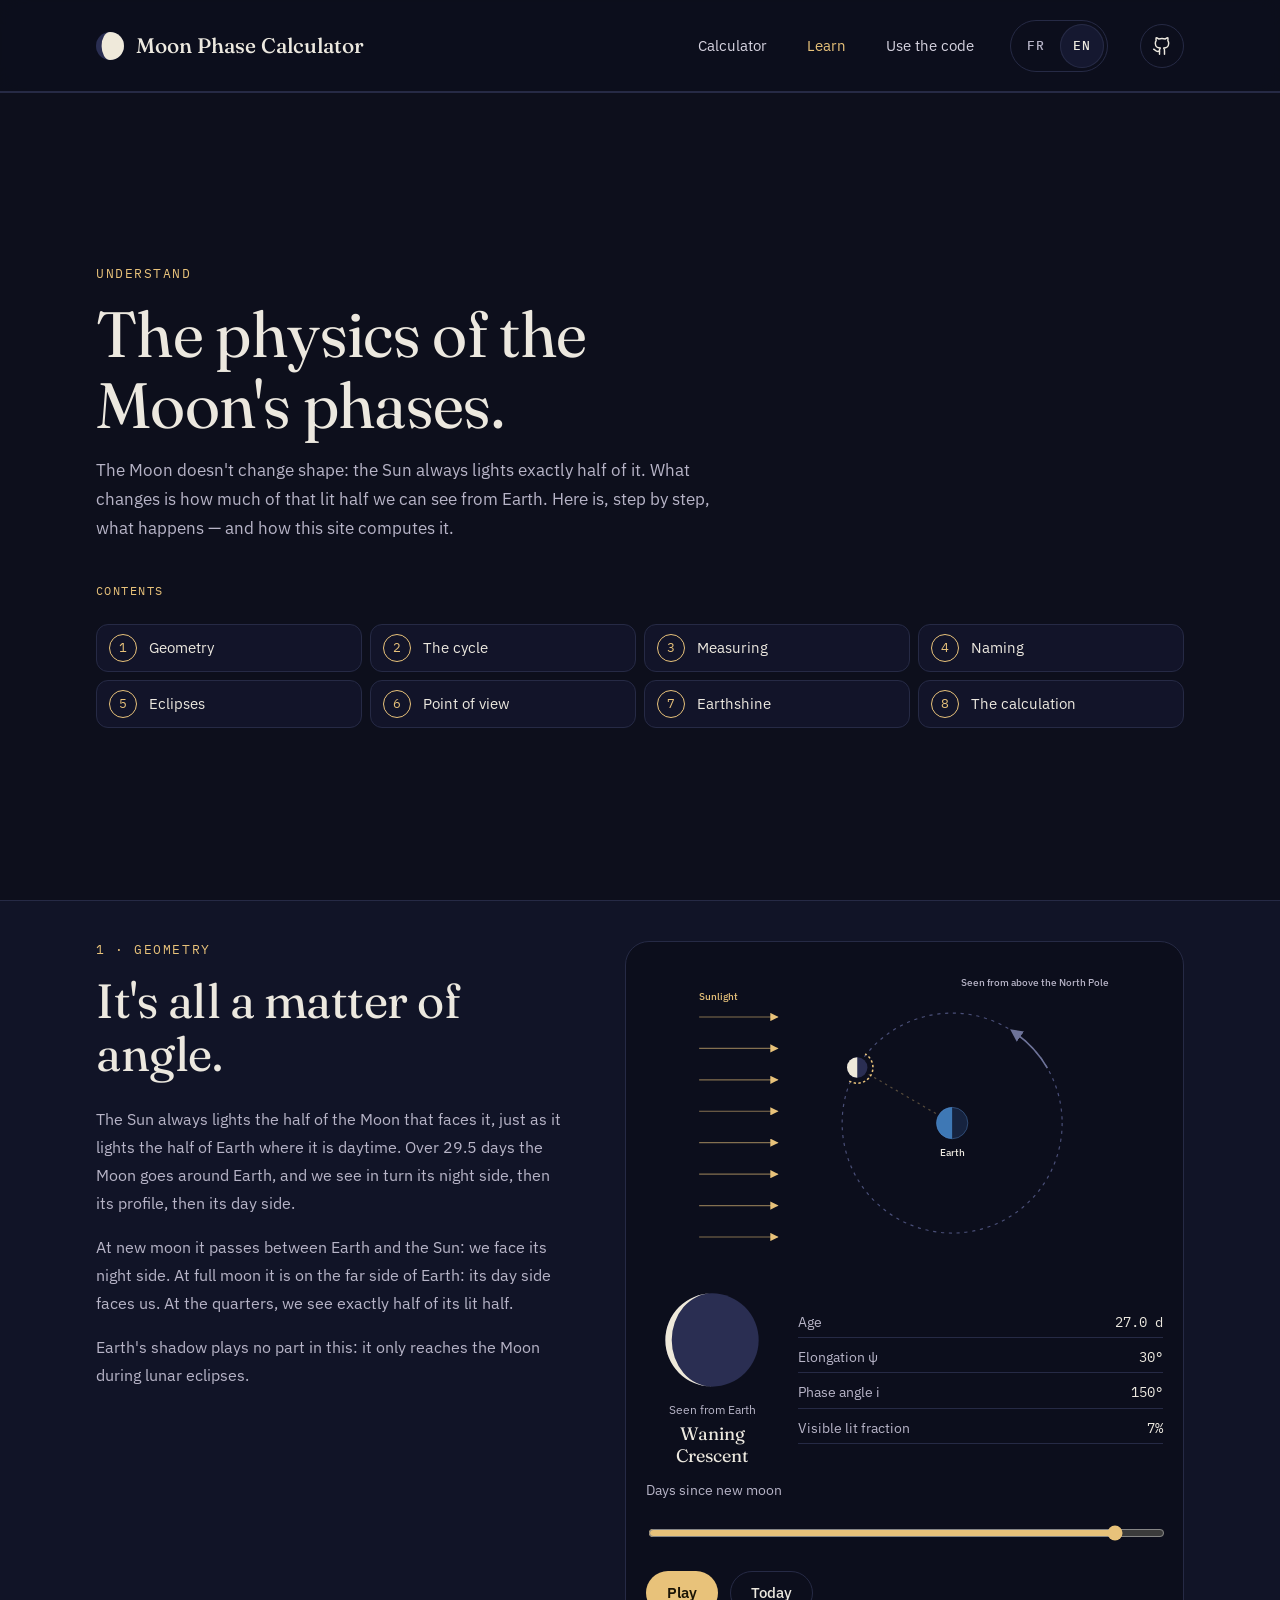
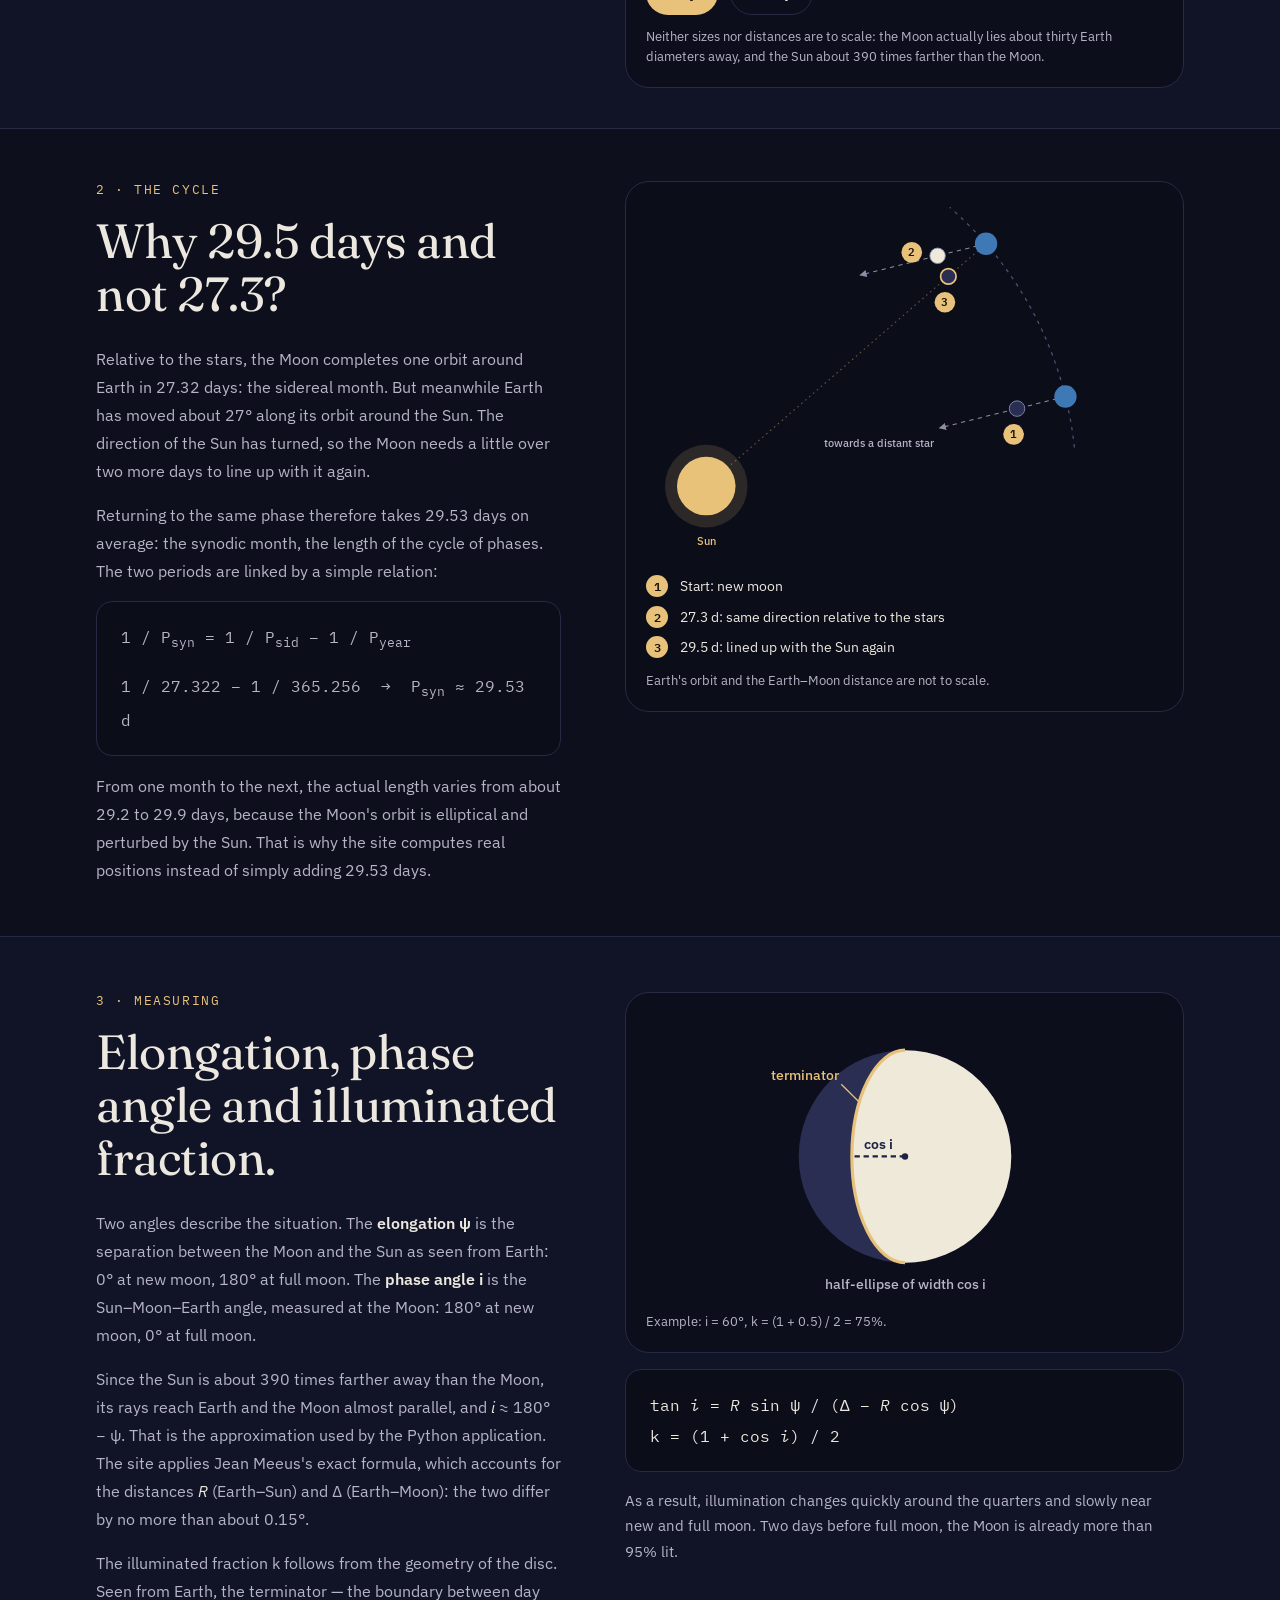
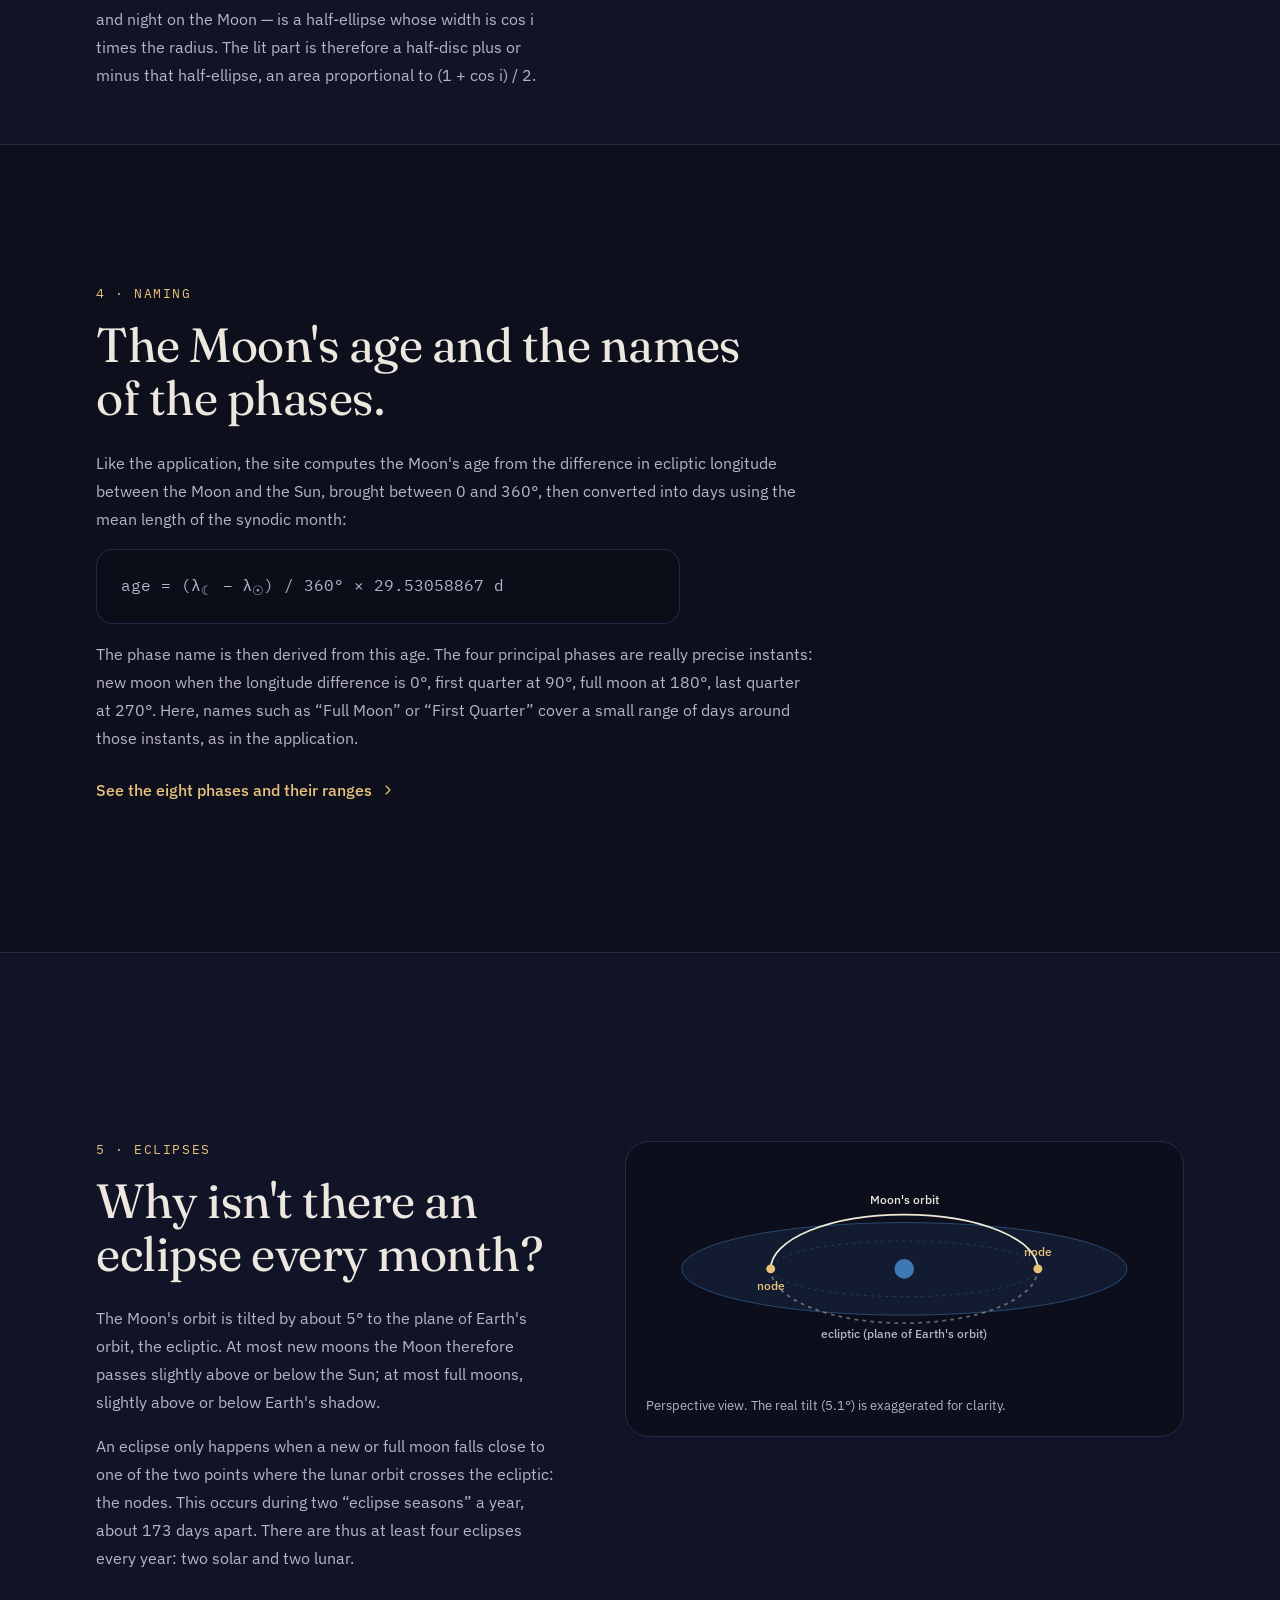
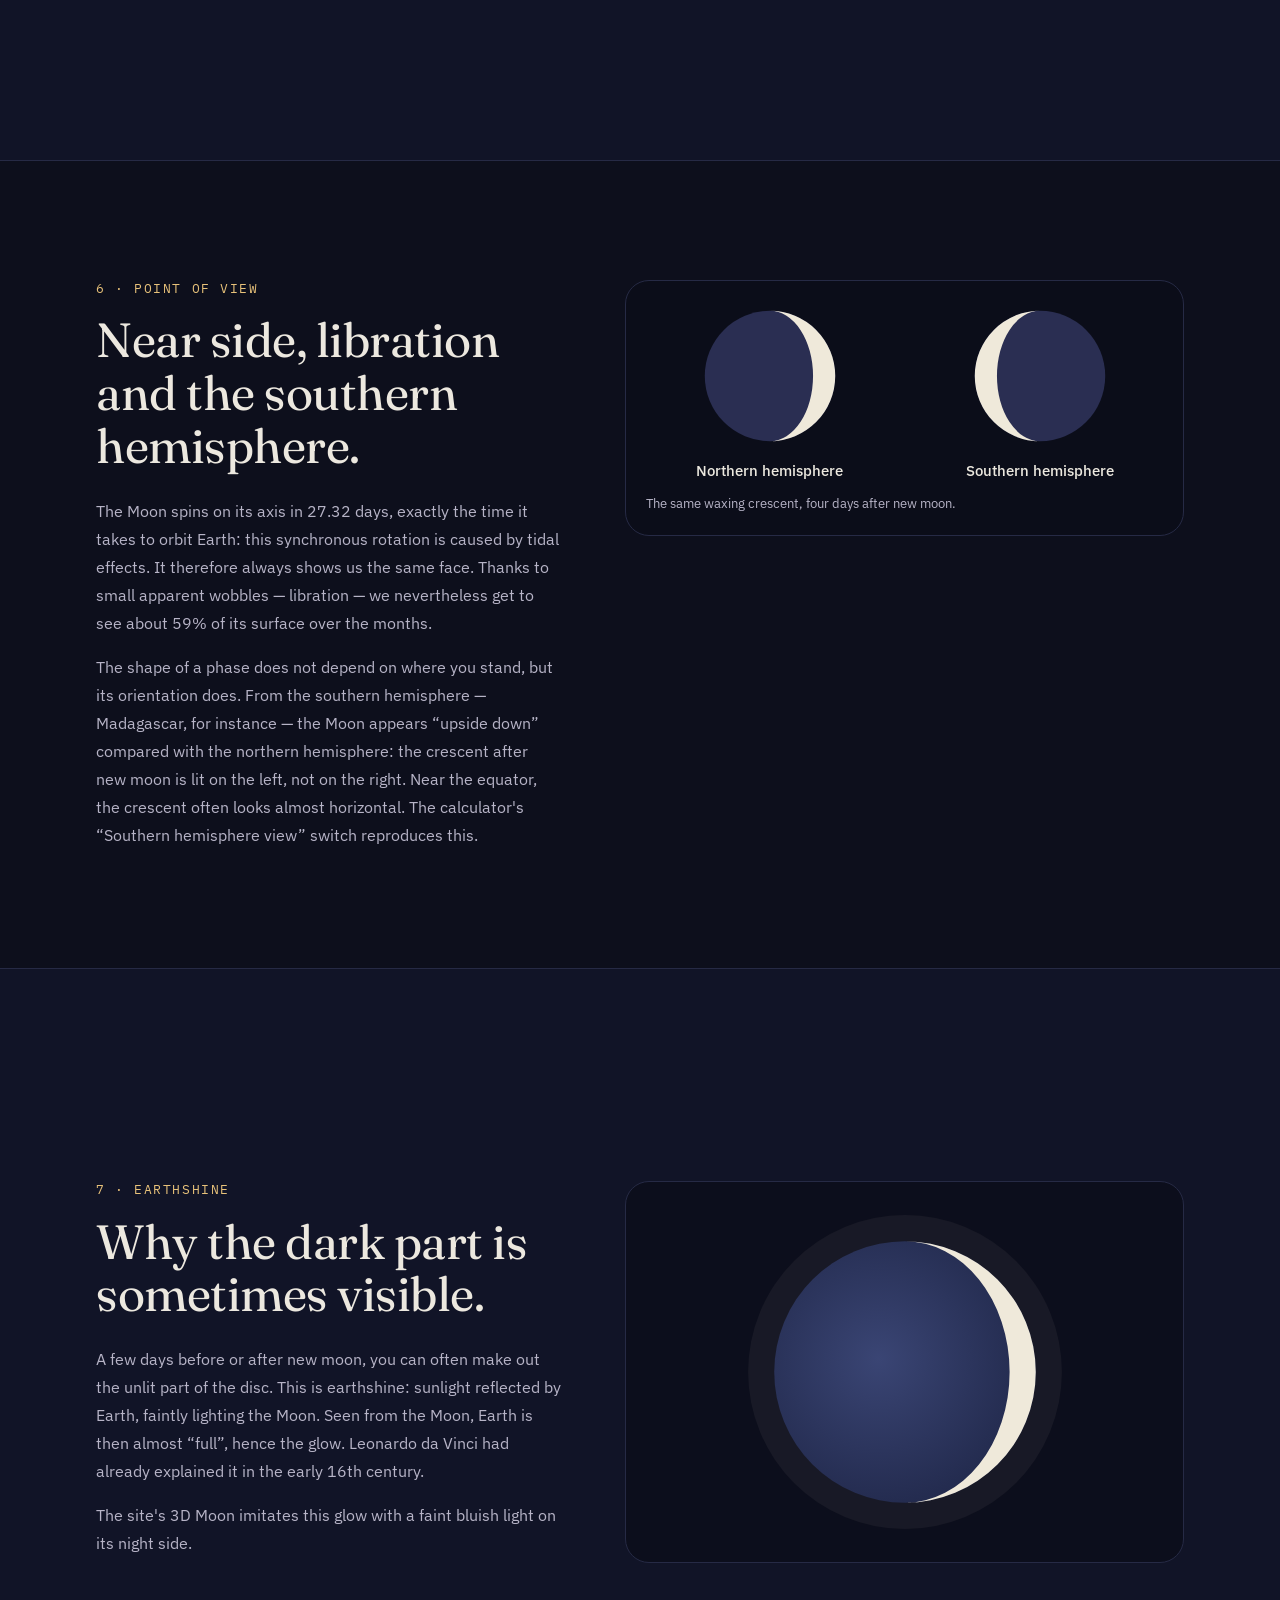
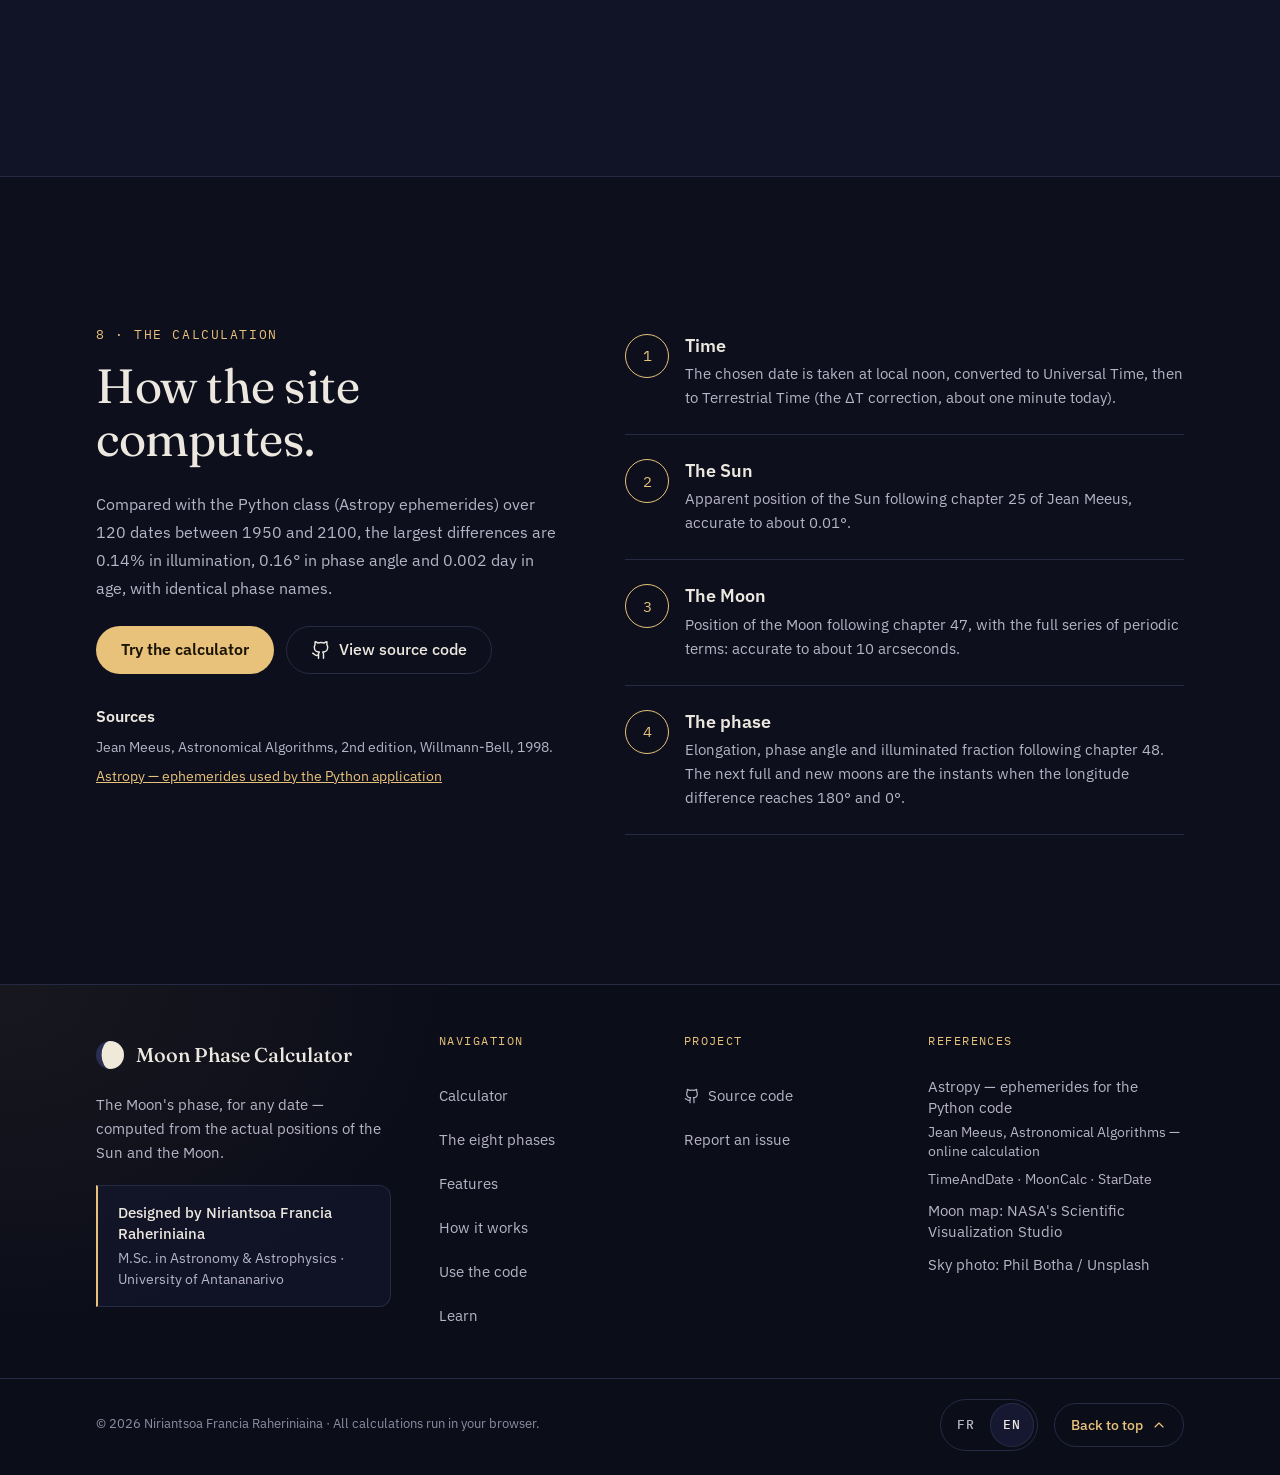
==== commit 55f32a4c: "Schéma du terminateur : « cos i » lisible sur la partie éclairée Co-Authored-By: Claude Opus 5.5 <no" ====
--- a/site/physique.html
+++ b/site/physique.html
@@ -7,14 +7,14 @@
   <meta name="description" content="Pourquoi la Lune change de forme : géométrie Soleil–Terre–Lune, mois synodique, angle de phase, fraction éclairée, éclipses, hémisphère sud et lumière cendrée.">
   <meta name="theme-color" content="#0D0F1C">
   <meta name="color-scheme" content="dark">
-  <link rel="canonical" href="[URL DU SITE]/physique.html">
+  <link rel="canonical" href="https://niriantsoa1304.github.io/moon-phase-web/physique.html">
 
   <meta property="og:type" content="website">
   <meta property="og:site_name" content="Moon Phase Calculator">
   <meta property="og:title" content="La physique des phases de la Lune — Moon Phase Calculator">
   <meta property="og:description" content="Pourquoi la Lune change de forme : géométrie Soleil–Terre–Lune, mois synodique, angle de phase, fraction éclairée, éclipses, hémisphère sud et lumière cendrée.">
-  <meta property="og:url" content="[URL DU SITE]/physique.html">
-  <meta property="og:image" content="[URL DU SITE]/assets/og-image.jpg">
+  <meta property="og:url" content="https://niriantsoa1304.github.io/moon-phase-web/physique.html">
+  <meta property="og:image" content="https://niriantsoa1304.github.io/moon-phase-web/assets/og-image.jpg">
   <meta property="og:image:width" content="1200">
   <meta property="og:image:height" content="630">
   <meta property="og:image:alt" content="Moon Phase Calculator : la Lune et le titre du projet">
@@ -23,7 +23,7 @@
   <meta name="twitter:card" content="summary_large_image">
   <meta name="twitter:title" content="Moon Phase Calculator">
   <meta name="twitter:description" content="La phase de la Lune, pour n'importe quelle date.">
-  <meta name="twitter:image" content="[URL DU SITE]/assets/og-image.jpg">
+  <meta name="twitter:image" content="https://niriantsoa1304.github.io/moon-phase-web/assets/og-image.jpg">
 
   <link rel="icon" href="assets/favicon.svg" type="image/svg+xml">
   <link rel="icon" href="assets/icon-192.png" type="image/png" sizes="192x192">
@@ -33,7 +33,7 @@
   <link rel="preconnect" href="https://fonts.googleapis.com">
   <link rel="preconnect" href="https://fonts.gstatic.com" crossorigin>
   <link rel="stylesheet" href="https://fonts.googleapis.com/css2?family=Fraunces:opsz,wght@9..144,400&family=IBM+Plex+Mono:wght@400&family=IBM+Plex+Sans:wght@400;500;600&display=swap">
-  <link rel="stylesheet" href="css/styles.css?v=2026-09-26q">
+  <link rel="stylesheet" href="css/styles.css?v=2026-09-27a">
   <script type="module" src="js/physique.js"></script>
   <script>
     /* Une ancienne version du site installait un service worker qui servait du CSS/JS périmé.
@@ -265,10 +265,10 @@
               <path d="M0 -1A1 1 0 0 1 0 1A0.5 1 0 0 1 0 -1Z" fill="#EFE9DA"/>
               <path class="term-line" d="M0 1A0.5 1 0 0 1 0 -1"/>
               <line class="term-measure" x1="0" y1="0" x2="-0.5" y2="0"/>
-              <circle r="0.025" fill="#E8C27A"/>
+              <circle r="0.03" fill="#1E2346"/>
               <text class="svg-small svg-gold" x="-0.62" y="-0.72" text-anchor="end" data-i18n="phy.s3.fig.term">terminateur</text>
               <line class="term-leader" x1="-0.6" y1="-0.68" x2="-0.42" y2="-0.5"/>
-              <text class="svg-small" x="-0.25" y="0.18" text-anchor="middle">cos i</text>
+              <text class="svg-small svg-on-lit" x="-0.25" y="-0.07" text-anchor="middle">cos i</text>
               <text class="svg-small svg-muted" x="0" y="1.25" text-anchor="middle" data-i18n="phy.s3.fig.half">demi-ellipse de largeur cos i</text>
             </svg>
               <figcaption data-i18n="phy.s3.fig.caption">Exemple : i = 60°, k = (1 + 0,5) / 2 = 75 %.</figcaption>
--- a/site/css/styles.css
+++ b/site/css/styles.css
@@ -757,7 +757,8 @@
 .sun-line { stroke: var(--accent); stroke-opacity: 0.4; stroke-width: 1.2; stroke-dasharray: 2 4; }
 .moon-new { stroke: var(--accent); stroke-width: 2; }
 .term-line { fill: none; stroke: var(--accent); stroke-width: 0.03; }
-.term-measure { stroke: var(--accent); stroke-width: 0.02; }
+.term-measure { stroke: #1E2346; stroke-width: 0.022; stroke-dasharray: 0.05 0.035; }
+.svg-on-lit { fill: #1E2346; font-weight: 600; } /* texte posé sur la partie éclairée (crème) */
 .term-leader { stroke: var(--accent); stroke-width: 0.012; }
 .ecl-plane { fill: rgba(62, 120, 181, 0.12); stroke: #3E78B5; stroke-opacity: 0.6; }
 .ecl-ref { fill: none; stroke: #3E78B5; stroke-opacity: 0.45; stroke-dasharray: 3 5; }
